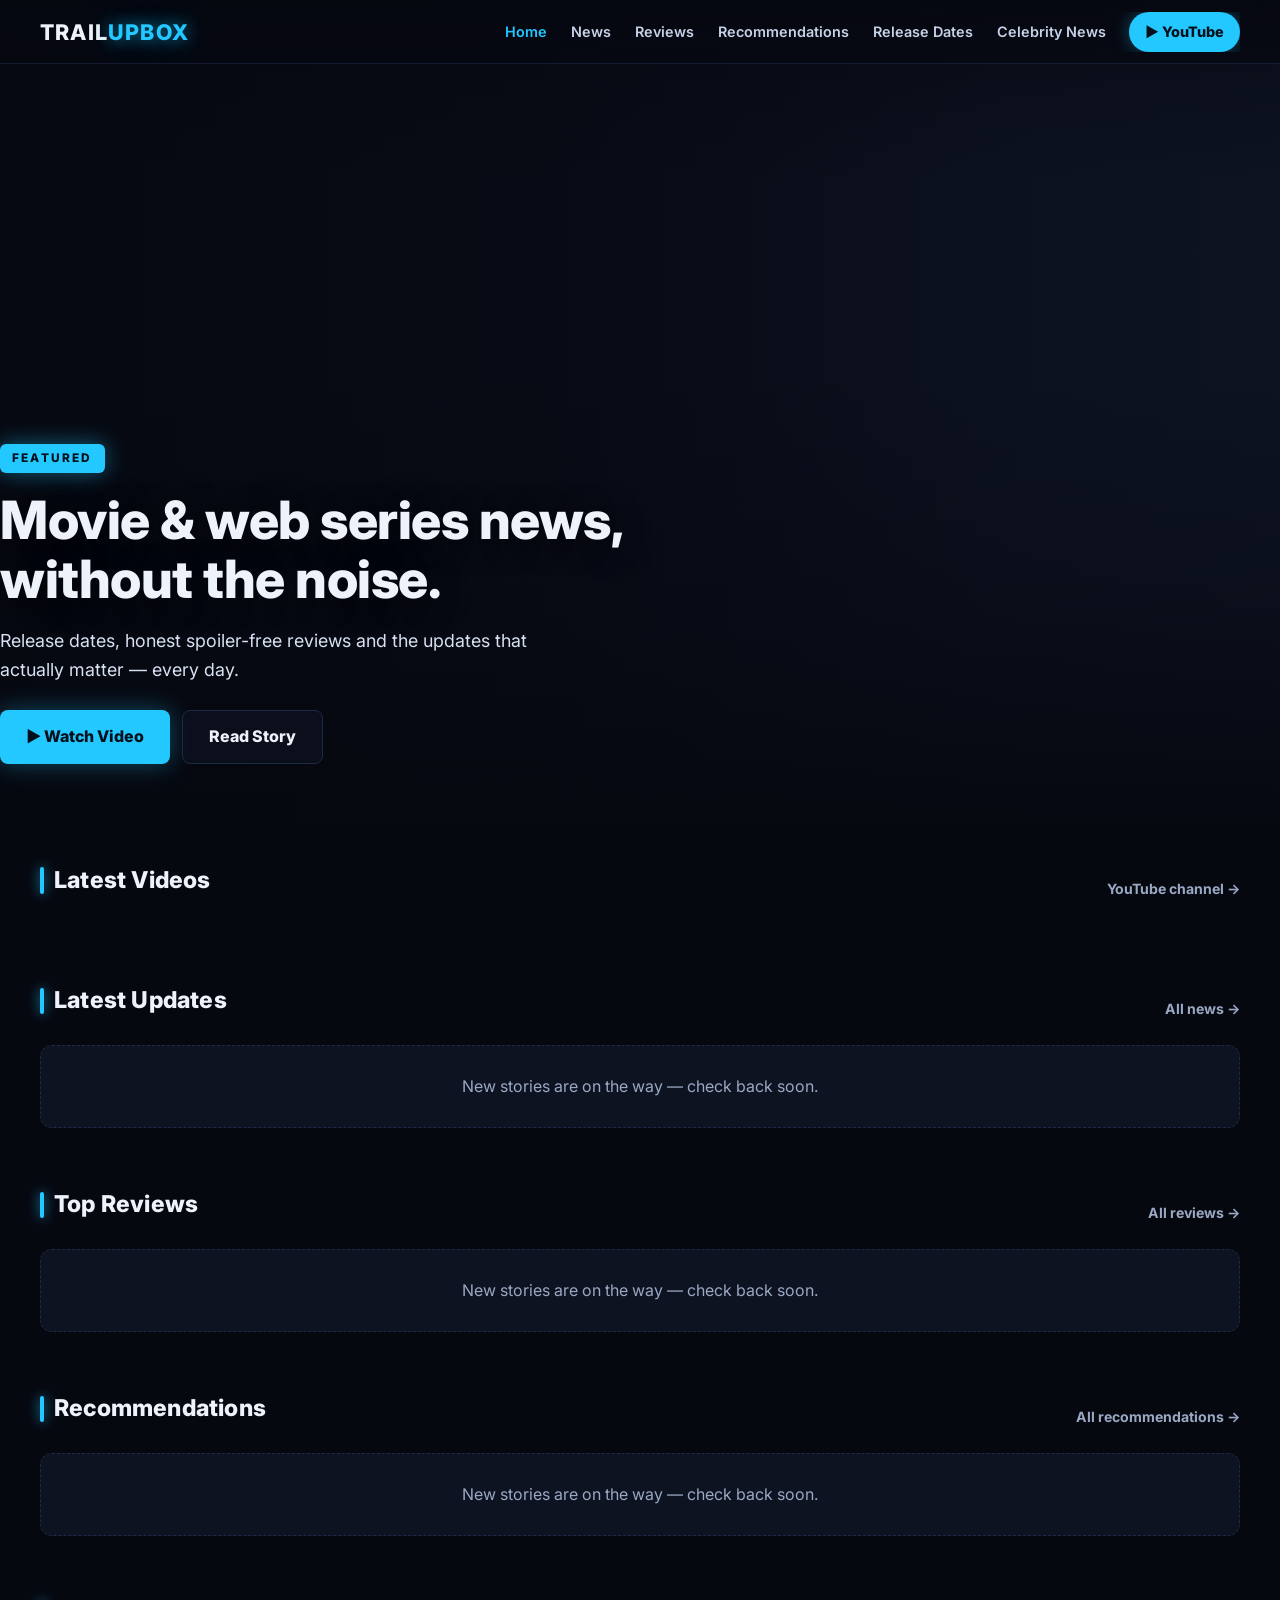
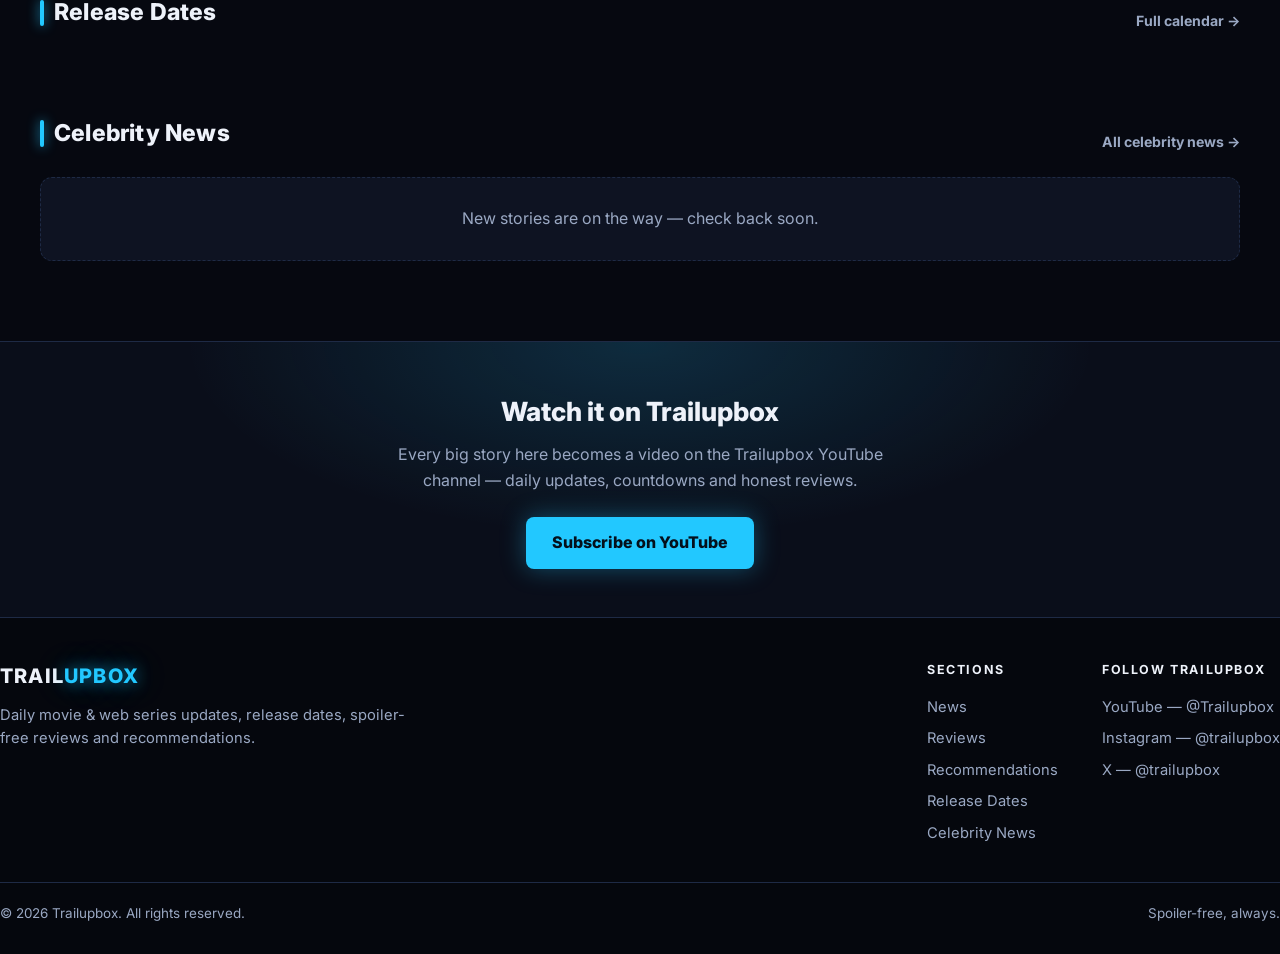
==== index.html @ 04bc40b4 "Trailupbox website v1" ====
<!DOCTYPE html>
<html lang="en">
<head>
<meta charset="UTF-8">
<meta name="viewport" content="width=device-width, initial-scale=1.0">
<title>Trailupbox — Movie &amp; Web Series News, Release Dates, Reviews</title>
<meta name="description" content="Daily movie & web series updates, release dates, spoiler-free reviews and recommendations.">
<meta property="og:type" content="website">
<meta property="og:site_name" content="Trailupbox">
<meta property="og:title" content="Trailupbox — Movie &amp; Web Series News, Release Dates, Reviews">
<meta property="og:description" content="Daily movie & web series updates, release dates, spoiler-free reviews and recommendations.">
<meta property="og:image" content="https://i.ytimg.com/vi/8Dx_xfStMIo/hqdefault.jpg">
<meta name="twitter:card" content="summary_large_image">
<link rel="preconnect" href="https://fonts.googleapis.com">
<link rel="preconnect" href="https://fonts.gstatic.com" crossorigin>
<link href="https://fonts.googleapis.com/css2?family=Inter:wght@400;600;700;800&display=swap" rel="stylesheet">
<link rel="stylesheet" href="styles.css">
</head>
<body data-page="home">

<header class="site-header">
  <div class="wrap header-inner">
    <a class="logo" href="index.html">Trail<span class="upbox">upbox</span></a>
    <nav class="main-nav" aria-label="Main navigation">
      <a href="index.html" class="active">Home</a>
      <a href="updates.html">News</a>
      <a href="reviews.html">Reviews</a>
      <a href="recommendations.html">Recommendations</a>
      <a href="release-dates.html">Release Dates</a>
      <a href="celebrity-news.html">Celebrity News</a>
      <a class="nav-cta" href="https://www.youtube.com/@Trailupbox" target="_blank" rel="noopener">&#9654; YouTube</a>
    </nav>
  </div>
</header>

<main>
  <!-- Full-bleed hero: featured story, filled from data/articles.js -->
  <section class="hero" id="hero">
    <div class="hero-bg" id="hero-bg"></div>
    <div class="wrap hero-inner">
      <div class="hero-content">
        <span class="hero-chip" id="hero-chip">Featured</span>
        <h1 id="hero-title">Movie &amp; web series news, without the noise.</h1>
        <p class="hero-teaser" id="hero-teaser">Release dates, honest spoiler-free reviews and the updates that actually matter — every day.</p>
        <span class="hero-date" id="hero-date"></span>
        <div class="hero-actions">
          <a class="btn btn-accent" id="hero-watch" href="https://www.youtube.com/@Trailupbox" target="_blank" rel="noopener">&#9654; Watch Video</a>
          <a class="btn btn-glass" id="hero-read" href="updates.html">Read Story</a>
        </div>
      </div>
    </div>
  </section>

  <section class="row-section">
    <div class="wrap">
      <div class="section-head">
        <h2>Latest Videos</h2>
        <a href="https://www.youtube.com/@Trailupbox" target="_blank" rel="noopener">YouTube channel &rarr;</a>
      </div>
      <div class="row-track" id="videos-row"></div>
    </div>
  </section>

  <section class="row-section">
    <div class="wrap">
      <div class="section-head">
        <h2>Latest Updates</h2>
        <a href="updates.html">All news &rarr;</a>
      </div>
      <div class="row-track" id="latest-row"></div>
    </div>
  </section>

  <section class="row-section">
    <div class="wrap">
      <div class="section-head">
        <h2>Top Reviews</h2>
        <a href="reviews.html">All reviews &rarr;</a>
      </div>
      <div class="row-track" id="reviews-row"></div>
    </div>
  </section>

  <section class="row-section">
    <div class="wrap">
      <div class="section-head">
        <h2>Recommendations</h2>
        <a href="recommendations.html">All recommendations &rarr;</a>
      </div>
      <div class="row-track" id="picks-row"></div>
    </div>
  </section>

  <section class="row-section">
    <div class="wrap">
      <div class="section-head">
        <h2>Release Dates</h2>
        <a href="release-dates.html">Full calendar &rarr;</a>
      </div>
      <div class="date-strip" id="dates-strip"></div>
    </div>
  </section>

  <section class="row-section">
    <div class="wrap">
      <div class="section-head">
        <h2>Celebrity News</h2>
        <a href="celebrity-news.html">All celebrity news &rarr;</a>
      </div>
      <div class="row-track" id="celebrity-row"></div>
    </div>
  </section>

  <section class="cta-band">
    <div class="wrap cta-inner">
      <h2>Watch it on Trailupbox</h2>
      <p>Every big story here becomes a video on the Trailupbox YouTube channel — daily updates, countdowns and honest reviews.</p>
      <a class="btn" href="https://www.youtube.com/@Trailupbox" target="_blank" rel="noopener">Subscribe on YouTube</a>
    </div>
  </section>
</main>

<footer class="site-footer">
  <div class="wrap footer-inner">
    <div class="footer-top">
      <div class="footer-brand">
        <a class="logo" href="index.html">Trail<span class="upbox">upbox</span></a>
        <p class="footer-line">Daily movie &amp; web series updates, release dates, spoiler-free reviews and recommendations.</p>
      </div>
      <div class="footer-nav">
        <div class="footer-col">
          <h4>Sections</h4>
          <a href="updates.html">News</a>
          <a href="reviews.html">Reviews</a>
          <a href="recommendations.html">Recommendations</a>
          <a href="release-dates.html">Release Dates</a>
          <a href="celebrity-news.html">Celebrity News</a>
        </div>
        <div class="footer-col">
          <h4>Follow Trailupbox</h4>
          <a href="https://www.youtube.com/@Trailupbox" target="_blank" rel="noopener">YouTube — @Trailupbox</a>
          <a href="https://www.instagram.com/trailupbox" target="_blank" rel="noopener">Instagram — @trailupbox</a>
          <a href="https://x.com/trailupbox" target="_blank" rel="noopener">X — @trailupbox</a>
        </div>
      </div>
    </div>
    <div class="footer-bottom">
      <span>&copy; 2026 Trailupbox. All rights reserved.</span>
      <span>Spoiler-free, always.</span>
    </div>
  </div>
</footer>

<script src="data/articles.js"></script>
<script src="app.js"></script>
</body>
</html>
---- styles.css ----
/* ============================================================
   Trailupbox — styles.css
   Netflix-grade dark cinematic theme.
   Palette: bg #060810 · panels #0e1322 · hairlines #1e2a45
            text #eef2fa · accent neon blue #22c8ff
   Font: Inter. Mobile-first, no build step.
   ============================================================ */

:root {
  --bg: #060810;
  --bg-2: #0a0e1a;
  --panel: #0e1322;
  --panel-2: #131a2e;
  --line: #1e2a45;
  --text: #eef2fa;
  --muted: #9aa8c3;
  --accent: #22c8ff;
  --accent-soft: rgba(34, 200, 255, 0.12);
  --radius: 12px;
  --maxw: 1280px;
  --header-h: 64px;
}

* { box-sizing: border-box; margin: 0; padding: 0; }

html { scroll-behavior: smooth; }

body {
  background: var(--bg);
  color: var(--text);
  font-family: "Inter", system-ui, -apple-system, "Segoe UI", Roboto, sans-serif;
  line-height: 1.6;
  -webkit-font-smoothing: antialiased;
  overflow-x: hidden;
}

a { color: inherit; text-decoration: none; }
img { max-width: 100%; display: block; }

.wrap { max-width: var(--maxw); margin: 0 auto; padding: 0 20px; }
@media (min-width: 900px) { .wrap { padding: 0 40px; } }

/* ---------- Header / glass nav ---------- */
.site-header {
  position: fixed; top: 0; left: 0; right: 0; z-index: 100;
  height: var(--header-h);
  background: linear-gradient(180deg, rgba(6, 8, 16, 0.92), rgba(6, 8, 16, 0.72));
  backdrop-filter: blur(14px) saturate(1.3);
  -webkit-backdrop-filter: blur(14px) saturate(1.3);
  border-bottom: 1px solid rgba(30, 42, 69, 0.6);
}
.header-inner {
  height: var(--header-h);
  display: flex; align-items: center; justify-content: space-between; gap: 18px;
}
.logo {
  font-size: 1.35rem; font-weight: 800; letter-spacing: 1.2px;
  text-transform: uppercase; white-space: nowrap; color: var(--text);
}
.logo .upbox {
  color: var(--accent);
  text-shadow: 0 0 16px rgba(34, 200, 255, 0.65), 0 0 40px rgba(34, 200, 255, 0.3);
}
.main-nav { display: flex; align-items: center; gap: 2px; overflow-x: auto; scrollbar-width: none; }
.main-nav::-webkit-scrollbar { display: none; }
.main-nav a {
  padding: 8px 11px; border-radius: 8px; font-size: 0.9rem;
  color: #c6d2e8; font-weight: 600; white-space: nowrap; transition: color 0.2s, background 0.2s;
}
.main-nav a:hover { color: #fff; }
.main-nav a.active { color: var(--accent); }
.nav-cta {
  margin-left: 10px; flex: none;
  background: var(--accent);
  color: #04101c !important; font-weight: 800 !important;
  padding: 8px 16px !important; border-radius: 999px !important;
  box-shadow: 0 0 18px rgba(34, 200, 255, 0.35);
}
.nav-cta:hover { box-shadow: 0 0 26px rgba(34, 200, 255, 0.6); color: #04101c !important; }
@media (max-width: 720px) {
  .logo { font-size: 1.12rem; }
  .main-nav a { padding: 7px 8px; font-size: 0.84rem; }
  .nav-cta { padding: 7px 12px !important; }
}

main { padding-top: var(--header-h); }
body[data-page="home"] main { padding-top: 0; }

/* ---------- Hero (full-bleed) ---------- */
.hero {
  position: relative; min-height: 92vh; min-height: 92svh;
  display: flex; align-items: flex-end; overflow: hidden;
  isolation: isolate;
}
.hero-bg {
  position: absolute; inset: 0; z-index: -2;
  background-size: cover; background-position: center 22%;
  background-color: var(--panel);
  transform: scale(1.02);
}
.hero::before {
  content: ""; position: absolute; inset: 0; z-index: -1;
  background:
    linear-gradient(90deg, rgba(6, 8, 16, 0.94) 0%, rgba(6, 8, 16, 0.72) 42%, rgba(6, 8, 16, 0.18) 78%, rgba(6, 8, 16, 0.05) 100%),
    linear-gradient(0deg, var(--bg) 0%, rgba(6, 8, 16, 0.35) 26%, transparent 55%),
    linear-gradient(180deg, rgba(6, 8, 16, 0.55) 0%, transparent 22%);
}
.hero-inner { width: 100%; padding: 120px 0 64px; }
.hero-content { max-width: 640px; }
.hero-chip {
  display: inline-block; font-size: 0.74rem; font-weight: 800;
  letter-spacing: 2.2px; text-transform: uppercase; color: #04101c;
  background: var(--accent); border-radius: 6px; padding: 5px 12px;
  box-shadow: 0 0 22px rgba(34, 200, 255, 0.45); margin-bottom: 18px;
}
.hero h1 {
  font-size: clamp(1.75rem, 4.6vw, 3.3rem); line-height: 1.12; font-weight: 800;
  letter-spacing: -0.5px; text-shadow: 0 4px 30px rgba(0, 0, 0, 0.6);
}
.hero-teaser {
  color: #d7e1f2; font-size: clamp(0.98rem, 1.6vw, 1.12rem);
  margin: 18px 0 8px; max-width: 560px;
  display: -webkit-box; -webkit-line-clamp: 3; -webkit-box-orient: vertical; overflow: hidden;
}
.hero-date { color: var(--muted); font-size: 0.88rem; font-weight: 600; }
.hero-actions { display: flex; gap: 12px; flex-wrap: wrap; margin-top: 26px; }
.btn {
  display: inline-flex; align-items: center; gap: 9px;
  padding: 13px 26px; border-radius: 8px;
  background: var(--text); color: #0a0e1a; font-weight: 800; font-size: 1rem;
  transition: transform 0.18s, box-shadow 0.18s, background 0.18s;
}
.btn:hover { transform: translateY(-2px); box-shadow: 0 10px 30px rgba(0, 0, 0, 0.45); }
.btn-accent {
  background: var(--accent); color: #04101c;
  box-shadow: 0 0 24px rgba(34, 200, 255, 0.35);
}
.btn-accent:hover { box-shadow: 0 0 36px rgba(34, 200, 255, 0.6); }
.btn-glass {
  background: rgba(14, 19, 34, 0.72); color: var(--text);
  border: 1px solid var(--line); backdrop-filter: blur(8px);
}
.btn-glass:hover { border-color: var(--accent); }

/* ---------- Rows (Netflix-style) ---------- */
.row-section { padding: 34px 0 6px; }
.row-section:first-of-type { padding-top: 26px; }
.section-head {
  display: flex; align-items: baseline; justify-content: space-between;
  gap: 14px; margin-bottom: 16px;
}
.section-head h2 {
  font-size: clamp(1.15rem, 2.4vw, 1.45rem); font-weight: 800; letter-spacing: 0.2px;
  display: flex; align-items: center; gap: 10px;
}
.section-head h2::before {
  content: ""; width: 4px; height: 1.15em; border-radius: 2px; flex: none;
  background: var(--accent); box-shadow: 0 0 12px rgba(34, 200, 255, 0.8);
}
.section-head a { color: var(--muted); font-size: 0.88rem; font-weight: 700; white-space: nowrap; transition: color 0.2s; }
.section-head a:hover { color: var(--accent); }

.row-track {
  display: flex; gap: 14px; overflow-x: auto; overflow-y: hidden;
  padding: 8px 4px 18px; margin: 0 -4px;
  scroll-snap-type: x proximity; scrollbar-width: none;
  -webkit-overflow-scrolling: touch;
}
.row-track::-webkit-scrollbar { display: none; }
.row-track .card {
  flex: 0 0 262px; scroll-snap-align: start;
}
@media (min-width: 900px) { .row-track .card { flex-basis: 300px; } }
.row-track .card-portrait { flex-basis: 168px; }
@media (min-width: 900px) { .row-track .card-portrait { flex-basis: 196px; } }

/* Section-page grids */
.grid { display: grid; gap: 20px; grid-template-columns: 1fr; }
@media (min-width: 620px) { .grid { grid-template-columns: repeat(2, 1fr); } }
@media (min-width: 980px) { .grid { grid-template-columns: repeat(3, 1fr); } }

/* ---------- Cards ---------- */
.card {
  background: var(--panel); border: 1px solid var(--line);
  border-radius: var(--radius); overflow: hidden;
  display: flex; flex-direction: column;
  transition: transform 0.25s cubic-bezier(0.2, 0.7, 0.3, 1.2), border-color 0.25s, box-shadow 0.25s;
}
.row-track .card:hover, .grid .card:hover {
  transform: scale(1.045); border-color: rgba(34, 200, 255, 0.65);
  box-shadow: 0 18px 44px rgba(0, 0, 0, 0.55), 0 0 0 1px rgba(34, 200, 255, 0.25);
  z-index: 3; position: relative;
}
.card-thumb {
  aspect-ratio: 16 / 9; position: relative; overflow: hidden; flex: none;
  background: linear-gradient(135deg, #12224a 0%, #0b3a5c 45%, #101c3f 100%);
}
.card-portrait .card-thumb { aspect-ratio: 4 / 5; }
.card-thumb img {
  width: 100%; height: 100%; object-fit: cover; position: absolute; inset: 0;
  transition: transform 0.4s ease;
}
.card:hover .card-thumb img { transform: scale(1.07); }
.card-thumb .thumb-fallback {
  position: absolute; inset: 0; display: flex; align-items: center; justify-content: center;
  font-size: 1.7rem; font-weight: 800; letter-spacing: 1.5px;
  color: rgba(238, 242, 250, 0.2); text-transform: uppercase; text-align: center; padding: 12px;
}
.card-shade {
  position: absolute; inset: 0; pointer-events: none;
  background: linear-gradient(0deg, rgba(6, 8, 16, 0.35), transparent 45%);
}
.play-badge {
  position: absolute; top: 50%; left: 50%; transform: translate(-50%, -50%);
  width: 52px; height: 52px; border-radius: 50%;
  background: rgba(6, 8, 16, 0.72); border: 1.5px solid rgba(238, 242, 250, 0.85);
  color: #fff; display: flex; align-items: center; justify-content: center;
  font-size: 1.05rem; padding-left: 4px; backdrop-filter: blur(4px);
  transition: background 0.2s, transform 0.2s, border-color 0.2s;
}
.card-video:hover .play-badge { background: var(--accent); color: #04101c; border-color: var(--accent); transform: translate(-50%, -50%) scale(1.1); }
.card-body { padding: 14px 16px 18px; display: flex; flex-direction: column; gap: 8px; flex: 1; }
.card-meta { display: flex; align-items: center; gap: 10px; font-size: 0.76rem; color: var(--muted); }
.badge {
  font-size: 0.68rem; font-weight: 800; letter-spacing: 1.1px; text-transform: uppercase;
  color: var(--accent); background: var(--accent-soft);
  border: 1px solid rgba(34, 200, 255, 0.45); padding: 3px 9px; border-radius: 999px; white-space: nowrap;
}
.badge-video { color: #ff5c7a; background: rgba(255, 92, 122, 0.1); border-color: rgba(255, 92, 122, 0.45); }
.yt-tag { font-weight: 700; letter-spacing: 0.4px; }
.card h3 { font-size: 1rem; line-height: 1.38; font-weight: 700; }
.card h3 a { transition: color 0.2s; }
.card h3 a:hover { color: var(--accent); }
.card-body p {
  color: var(--muted); font-size: 0.9rem; flex: 1;
  display: -webkit-box; -webkit-line-clamp: 2; -webkit-box-orient: vertical; overflow: hidden;
}
.card-portrait .card-body p { -webkit-line-clamp: 2; }

.empty-note {
  border: 1px dashed var(--line); border-radius: var(--radius);
  padding: 28px; color: var(--muted); text-align: center; background: var(--panel); width: 100%;
}

/* ---------- Release dates ---------- */
.date-strip {
  display: flex; gap: 14px; overflow-x: auto; padding: 8px 4px 18px; margin: 0 -4px;
  scroll-snap-type: x proximity; scrollbar-width: none;
}
.date-strip::-webkit-scrollbar { display: none; }
.date-chip {
  flex: 0 0 240px; scroll-snap-align: start;
  background: var(--panel); border: 1px solid var(--line); border-top: 3px solid var(--accent);
  border-radius: 10px; padding: 16px 18px;
  transition: transform 0.22s, border-color 0.22s;
}
.date-chip:hover { transform: translateY(-3px); border-color: rgba(34, 200, 255, 0.55); }
.date-chip .d-title { font-weight: 700; font-size: 0.98rem; line-height: 1.35; min-height: 2.6em; }
.date-chip .d-meta { color: var(--muted); font-size: 0.83rem; margin-top: 4px; }
.date-chip .d-window { color: var(--accent); font-weight: 800; font-size: 0.95rem; margin: 8px 0 10px; }

table.dates { width: 100%; border-collapse: collapse; background: var(--panel); border: 1px solid var(--line); border-radius: var(--radius); overflow: hidden; }
table.dates th, table.dates td { text-align: left; padding: 13px 16px; border-bottom: 1px solid var(--line); font-size: 0.95rem; }
table.dates th { background: var(--panel-2); font-size: 0.78rem; letter-spacing: 1.4px; text-transform: uppercase; color: var(--muted); }
table.dates tr:last-child td { border-bottom: none; }
.status { display: inline-block; font-size: 0.72rem; font-weight: 800; letter-spacing: 0.8px; text-transform: uppercase; padding: 3px 9px; border-radius: 999px; white-space: nowrap; }
.status.confirmed { color: #34e39a; border: 1px solid #34e39a; background: rgba(52, 227, 154, 0.1); }
.status.expected { color: #ffd166; border: 1px solid #ffd166; background: rgba(255, 209, 102, 0.1); }
.status.production { color: var(--accent); border: 1px solid var(--accent); background: var(--accent-soft); }
.status.rumoured { color: #ff7ab8; border: 1px solid #ff7ab8; background: rgba(255, 122, 184, 0.1); }
.table-scroll { overflow-x: auto; border-radius: var(--radius); }

/* ---------- Section pages ---------- */
.page-head { padding: 38px 0 4px; }
.page-head h1 { font-size: clamp(1.8rem, 4.4vw, 2.6rem); font-weight: 800; letter-spacing: -0.4px; }
.page-head p { color: var(--muted); margin-top: 10px; max-width: 640px; font-size: 1.02rem; }
.section { padding: 30px 0 10px; }

/* ---------- Article page ---------- */
.article-wrap { max-width: 780px; margin: 0 auto; padding: 34px 20px 6px; }
.back-link { color: var(--accent); font-weight: 700; font-size: 0.92rem; }
.article-meta { display: flex; gap: 10px; align-items: center; color: var(--muted); font-size: 0.86rem; flex-wrap: wrap; margin-top: 18px; }
.article-title { font-size: clamp(1.65rem, 4.4vw, 2.55rem); line-height: 1.16; font-weight: 800; letter-spacing: -0.4px; margin: 16px 0 14px; }
.lede { color: #c2cfe4; font-size: 1.1rem; line-height: 1.65; }
.article-hero { margin: 26px 0 4px; border-radius: var(--radius); overflow: hidden; border: 1px solid var(--line); }
.article-hero img { width: 100%; aspect-ratio: 16 / 9; object-fit: cover; }
.video-embed {
  position: relative; aspect-ratio: 16 / 9; margin: 26px 0;
  border-radius: var(--radius); overflow: hidden; border: 1px solid var(--line);
  background: #000; box-shadow: 0 20px 50px rgba(0, 0, 0, 0.5);
}
.video-embed iframe { position: absolute; inset: 0; width: 100%; height: 100%; border: 0; }
.article-body { margin-top: 28px; }
.article-body p { margin-bottom: 19px; font-size: 1.04rem; line-height: 1.78; color: #dbe4f3; }
.article-body h2 {
  font-size: 1.42rem; font-weight: 800; line-height: 1.3;
  margin: 36px 0 14px; letter-spacing: -0.2px;
}
.article-body a { color: var(--accent); font-weight: 600; }
.article-body a:hover { text-decoration: underline; }
.tag-row { display: flex; gap: 8px; flex-wrap: wrap; margin-top: 14px; }
.tag {
  font-size: 0.78rem; color: var(--muted); border: 1px solid var(--line);
  padding: 4px 11px; border-radius: 999px; background: var(--panel);
}

/* ---------- CTA + footer ---------- */
.cta-band {
  margin: 56px 0 0; border-top: 1px solid var(--line);
  background:
    radial-gradient(700px 300px at 50% 0%, rgba(34, 200, 255, 0.16), transparent 65%),
    var(--bg-2);
}
.cta-inner { padding: 48px 0; text-align: center; }
.cta-inner h2 { font-size: 1.65rem; font-weight: 800; }
.cta-inner p { color: var(--muted); max-width: 540px; margin: 10px auto 24px; }
.cta-inner .btn { background: var(--accent); color: #04101c; box-shadow: 0 0 24px rgba(34, 200, 255, 0.35); }

.site-footer { border-top: 1px solid var(--line); background: #05070d; }
.footer-inner { padding: 42px 0 30px; }
.footer-top {
  display: flex; flex-wrap: wrap; gap: 28px; justify-content: space-between; align-items: flex-start;
}
.footer-brand { max-width: 420px; }
.footer-brand .logo { font-size: 1.25rem; }
.footer-line { color: var(--muted); font-size: 0.92rem; margin-top: 12px; line-height: 1.6; }
.footer-nav { display: flex; gap: 44px; flex-wrap: wrap; }
.footer-col h4 { font-size: 0.78rem; letter-spacing: 1.6px; text-transform: uppercase; color: var(--text); margin-bottom: 12px; }
.footer-col a { display: block; color: var(--muted); font-size: 0.92rem; padding: 4px 0; transition: color 0.2s; }
.footer-col a:hover { color: var(--accent); }
.footer-bottom {
  border-top: 1px solid var(--line); margin-top: 32px; padding-top: 20px;
  display: flex; flex-wrap: wrap; gap: 10px; justify-content: space-between;
  color: var(--muted); font-size: 0.84rem;
}
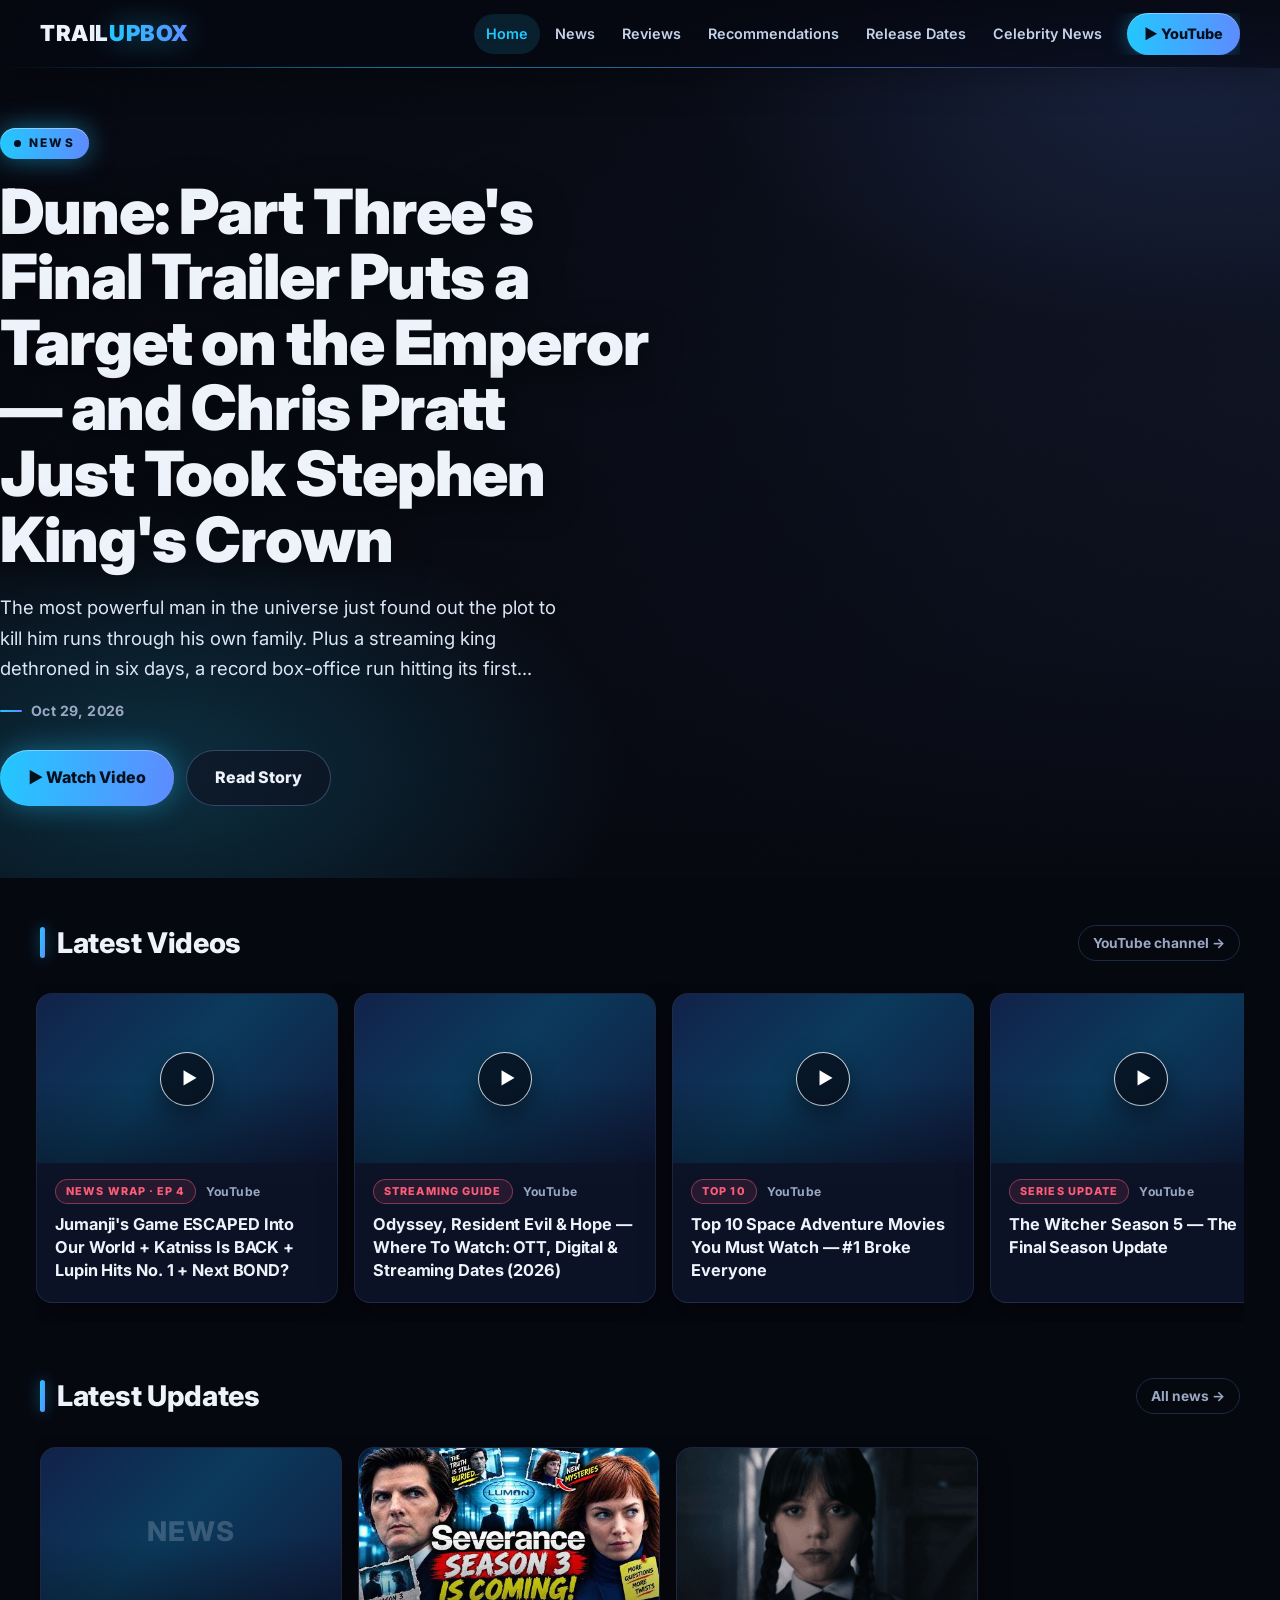
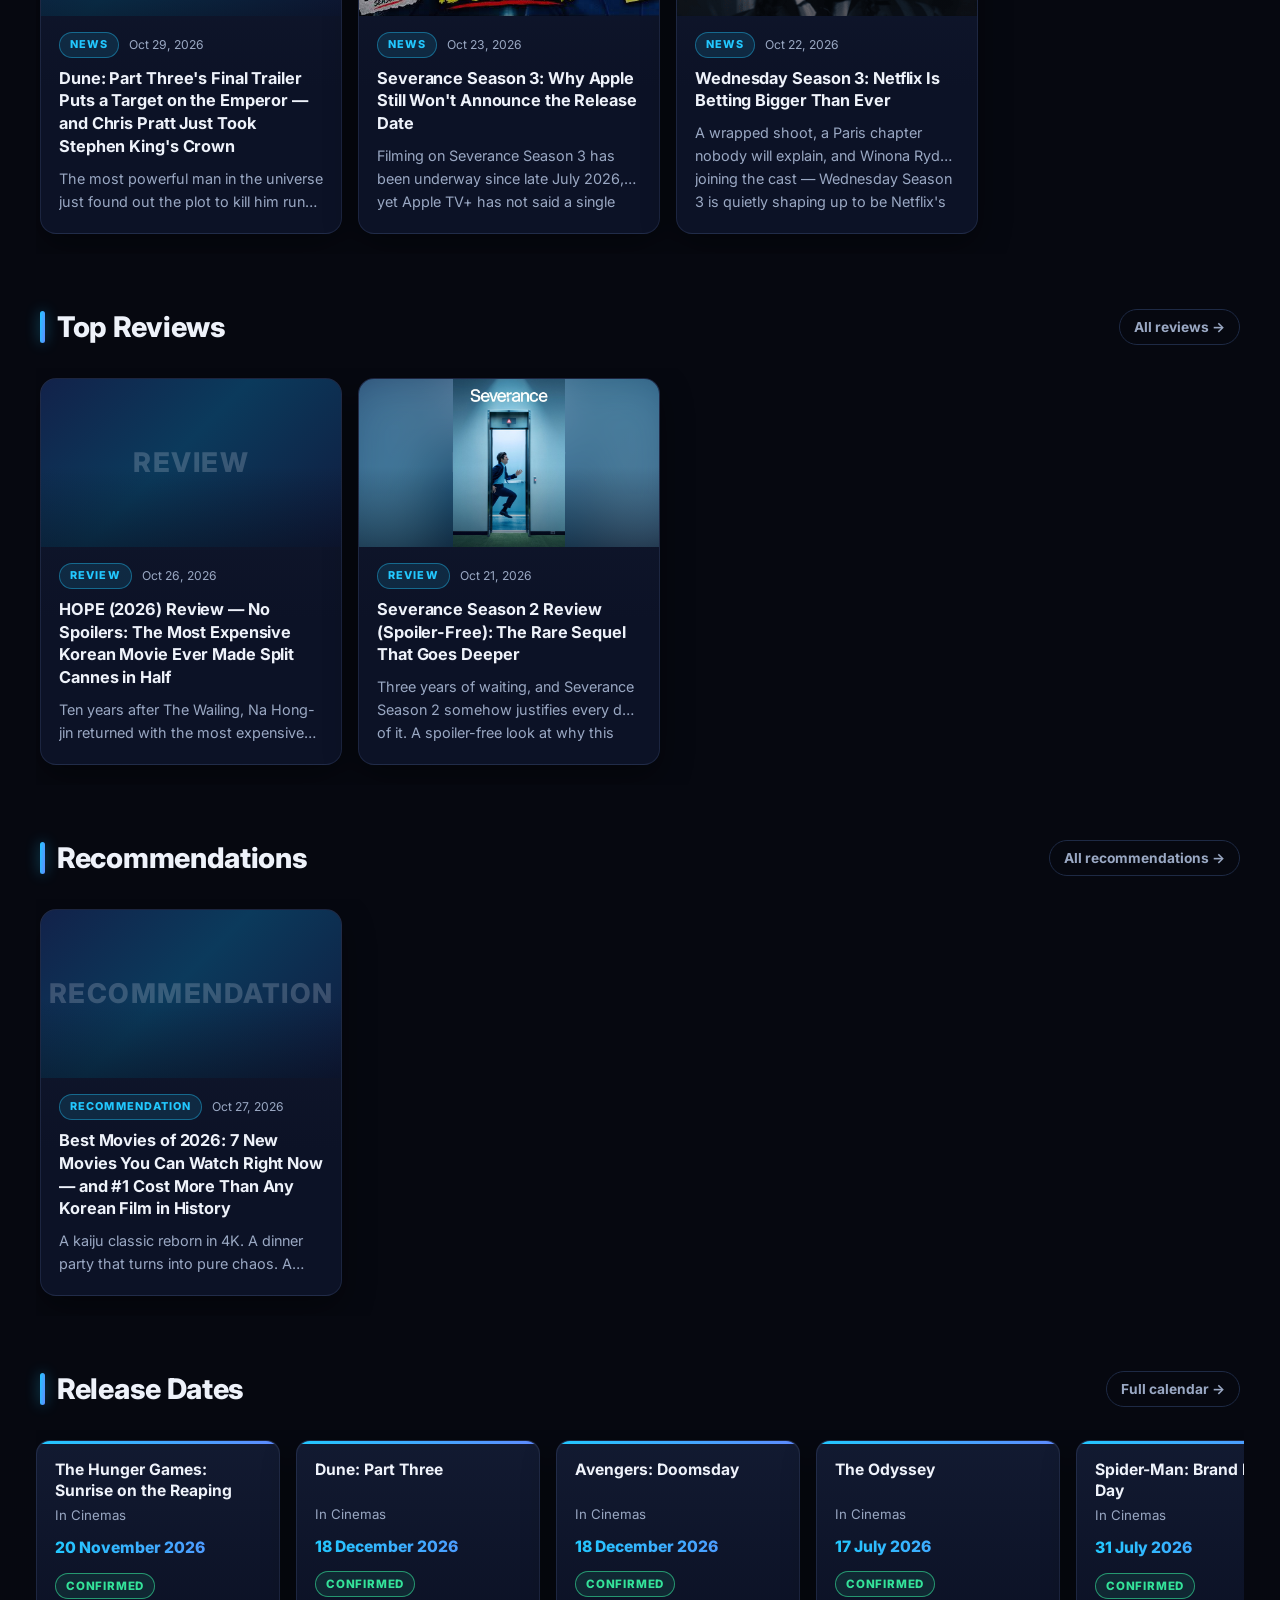
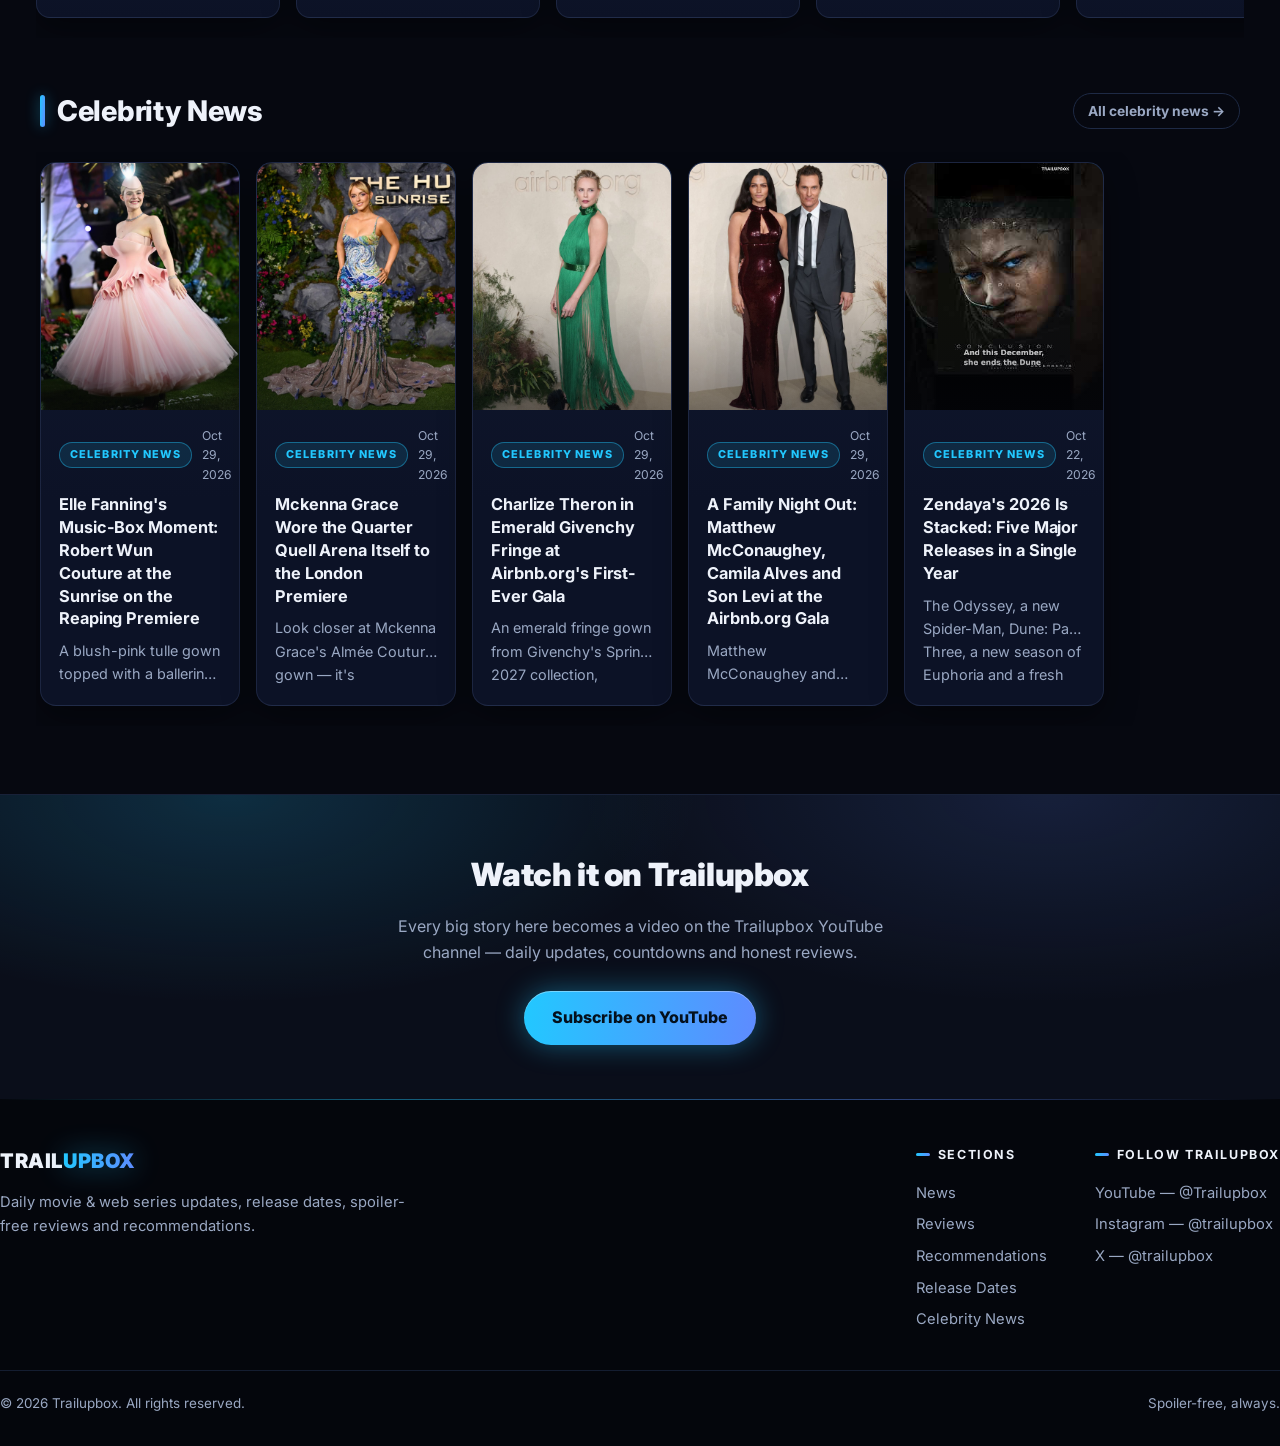
==== commit 31f0ef12: "Website redesign v2 — modern stylish + celebrity image fix" ====
--- a/index.html
+++ b/index.html
@@ -13,7 +13,7 @@
 <meta name="twitter:card" content="summary_large_image">
 <link rel="preconnect" href="https://fonts.googleapis.com">
 <link rel="preconnect" href="https://fonts.gstatic.com" crossorigin>
-<link href="https://fonts.googleapis.com/css2?family=Inter:wght@400;600;700;800&display=swap" rel="stylesheet">
+<link href="https://fonts.googleapis.com/css2?family=Inter:wght@400;600;700;800;900&display=swap" rel="stylesheet">
 <link rel="stylesheet" href="styles.css">
 </head>
 <body data-page="home">
--- a/styles.css
+++ b/styles.css
@@ -1,9 +1,10 @@
 /* ============================================================
-   Trailupbox — styles.css
-   Netflix-grade dark cinematic theme.
-   Palette: bg #060810 · panels #0e1322 · hairlines #1e2a45
-            text #eef2fa · accent neon blue #22c8ff
-   Font: Inter. Mobile-first, no build step.
+   Trailupbox — styles.css  (v2 redesign)
+   Funded-product finish on the brand base:
+   bg #060810 · panels #0e1322 · hairlines #1e2a45
+   text #eef2fa · accent neon blue #22c8ff (+ indigo partner)
+   Font: Inter (400/600/700/800/900). Mobile-first, no build.
+   Lean by design: one file, zero image assets, CSS-only motion.
    ============================================================ */
 
 :root {
@@ -12,13 +13,20 @@
   --panel: #0e1322;
   --panel-2: #131a2e;
   --line: #1e2a45;
+  --line-soft: rgba(126, 156, 220, 0.14);
   --text: #eef2fa;
   --muted: #9aa8c3;
   --accent: #22c8ff;
+  --accent-2: #5e8bff;
   --accent-soft: rgba(34, 200, 255, 0.12);
-  --radius: 12px;
+  --grad: linear-gradient(94deg, #22c8ff 0%, #5e8bff 100%);
+  --glow: rgba(34, 200, 255, 0.45);
+  --radius: 16px;
+  --radius-s: 12px;
   --maxw: 1280px;
-  --header-h: 64px;
+  --header-h: 68px;
+  --shadow-card: 0 12px 32px rgba(0, 0, 0, 0.38);
+  --ease-out: cubic-bezier(0.22, 0.7, 0.25, 1);
 }
 
 * { box-sizing: border-box; margin: 0; padding: 0; }
@@ -26,16 +34,27 @@
 html { scroll-behavior: smooth; }
 
 body {
-  background: var(--bg);
+  background:
+    radial-gradient(1100px 480px at 85% -60px, rgba(94, 139, 255, 0.07), transparent 60%),
+    radial-gradient(900px 420px at -10% 240px, rgba(34, 200, 255, 0.05), transparent 55%),
+    var(--bg);
   color: var(--text);
   font-family: "Inter", system-ui, -apple-system, "Segoe UI", Roboto, sans-serif;
   line-height: 1.6;
   -webkit-font-smoothing: antialiased;
+  text-rendering: optimizeLegibility;
   overflow-x: hidden;
 }
+
+::selection { background: var(--accent); color: #04101c; }
+::-webkit-scrollbar { width: 10px; }
+::-webkit-scrollbar-track { background: var(--bg); }
+::-webkit-scrollbar-thumb { background: #1c2947; border-radius: 8px; border: 2px solid var(--bg); }
+::-webkit-scrollbar-thumb:hover { background: #2a3c66; }
 
 a { color: inherit; text-decoration: none; }
 img { max-width: 100%; display: block; }
+:focus-visible { outline: 2px solid var(--accent); outline-offset: 3px; border-radius: 4px; }
 
 .wrap { max-width: var(--maxw); margin: 0 auto; padding: 0 20px; }
 @media (min-width: 900px) { .wrap { padding: 0 40px; } }
@@ -44,43 +63,51 @@
 .site-header {
   position: fixed; top: 0; left: 0; right: 0; z-index: 100;
   height: var(--header-h);
-  background: linear-gradient(180deg, rgba(6, 8, 16, 0.92), rgba(6, 8, 16, 0.72));
-  backdrop-filter: blur(14px) saturate(1.3);
-  -webkit-backdrop-filter: blur(14px) saturate(1.3);
-  border-bottom: 1px solid rgba(30, 42, 69, 0.6);
+  background: linear-gradient(180deg, rgba(6, 8, 16, 0.88), rgba(6, 8, 16, 0.68));
+  backdrop-filter: blur(18px) saturate(1.5);
+  -webkit-backdrop-filter: blur(18px) saturate(1.5);
+  box-shadow: 0 10px 34px rgba(0, 0, 0, 0.28);
+}
+.site-header::after {
+  content: ""; position: absolute; left: 0; right: 0; bottom: 0; height: 1px;
+  background: linear-gradient(90deg, transparent, rgba(34, 200, 255, 0.55) 30%, rgba(94, 139, 255, 0.55) 70%, transparent);
 }
 .header-inner {
   height: var(--header-h);
   display: flex; align-items: center; justify-content: space-between; gap: 18px;
 }
 .logo {
-  font-size: 1.35rem; font-weight: 800; letter-spacing: 1.2px;
+  font-size: 1.38rem; font-weight: 900; letter-spacing: 0.6px;
   text-transform: uppercase; white-space: nowrap; color: var(--text);
 }
 .logo .upbox {
-  color: var(--accent);
-  text-shadow: 0 0 16px rgba(34, 200, 255, 0.65), 0 0 40px rgba(34, 200, 255, 0.3);
-}
-.main-nav { display: flex; align-items: center; gap: 2px; overflow-x: auto; scrollbar-width: none; }
+  background: var(--grad);
+  -webkit-background-clip: text; background-clip: text;
+  -webkit-text-fill-color: transparent; color: transparent;
+  filter: drop-shadow(0 0 14px rgba(34, 200, 255, 0.45));
+}
+.main-nav { display: flex; align-items: center; gap: 3px; overflow-x: auto; scrollbar-width: none; }
 .main-nav::-webkit-scrollbar { display: none; }
 .main-nav a {
-  padding: 8px 11px; border-radius: 8px; font-size: 0.9rem;
-  color: #c6d2e8; font-weight: 600; white-space: nowrap; transition: color 0.2s, background 0.2s;
-}
-.main-nav a:hover { color: #fff; }
-.main-nav a.active { color: var(--accent); }
+  padding: 8px 12px; border-radius: 999px; font-size: 0.9rem;
+  color: #c6d2e8; font-weight: 600; white-space: nowrap;
+  transition: color 0.2s, background 0.2s;
+}
+.main-nav a:hover { color: #fff; background: rgba(238, 242, 250, 0.06); }
+.main-nav a.active { color: var(--accent); background: var(--accent-soft); }
 .nav-cta {
   margin-left: 10px; flex: none;
-  background: var(--accent);
+  background: var(--grad);
   color: #04101c !important; font-weight: 800 !important;
-  padding: 8px 16px !important; border-radius: 999px !important;
-  box-shadow: 0 0 18px rgba(34, 200, 255, 0.35);
-}
-.nav-cta:hover { box-shadow: 0 0 26px rgba(34, 200, 255, 0.6); color: #04101c !important; }
+  padding: 9px 17px !important; border-radius: 999px !important;
+  box-shadow: 0 0 20px rgba(34, 200, 255, 0.35), inset 0 1px 0 rgba(255, 255, 255, 0.35);
+  transition: transform 0.2s var(--ease-out), box-shadow 0.2s;
+}
+.nav-cta:hover { transform: translateY(-1px); box-shadow: 0 0 30px rgba(34, 200, 255, 0.6), inset 0 1px 0 rgba(255, 255, 255, 0.35); background: var(--grad) !important; }
 @media (max-width: 720px) {
-  .logo { font-size: 1.12rem; }
-  .main-nav a { padding: 7px 8px; font-size: 0.84rem; }
-  .nav-cta { padding: 7px 12px !important; }
+  .logo { font-size: 1.14rem; }
+  .main-nav a { padding: 7px 9px; font-size: 0.84rem; }
+  .nav-cta { padding: 7px 12px !important; margin-left: 6px; }
 }
 
 main { padding-top: var(--header-h); }
@@ -88,107 +115,157 @@
 
 /* ---------- Hero (full-bleed) ---------- */
 .hero {
-  position: relative; min-height: 92vh; min-height: 92svh;
+  position: relative; min-height: 94vh; min-height: 94svh;
   display: flex; align-items: flex-end; overflow: hidden;
   isolation: isolate;
 }
 .hero-bg {
-  position: absolute; inset: 0; z-index: -2;
+  position: absolute; inset: 0; z-index: -3;
   background-size: cover; background-position: center 22%;
   background-color: var(--panel);
-  transform: scale(1.02);
+  transform: scale(1.06);
+  animation: hero-drift 26s ease-in-out infinite alternate;
+}
+@keyframes hero-drift {
+  from { transform: scale(1.06) translateX(0); }
+  to   { transform: scale(1.12) translateX(-1.2%); }
 }
 .hero::before {
-  content: ""; position: absolute; inset: 0; z-index: -1;
+  content: ""; position: absolute; inset: 0; z-index: -2;
   background:
-    linear-gradient(90deg, rgba(6, 8, 16, 0.94) 0%, rgba(6, 8, 16, 0.72) 42%, rgba(6, 8, 16, 0.18) 78%, rgba(6, 8, 16, 0.05) 100%),
-    linear-gradient(0deg, var(--bg) 0%, rgba(6, 8, 16, 0.35) 26%, transparent 55%),
-    linear-gradient(180deg, rgba(6, 8, 16, 0.55) 0%, transparent 22%);
-}
-.hero-inner { width: 100%; padding: 120px 0 64px; }
-.hero-content { max-width: 640px; }
+    radial-gradient(760px 420px at 12% 88%, rgba(34, 200, 255, 0.20), transparent 62%),
+    radial-gradient(820px 460px at 92% 6%, rgba(94, 139, 255, 0.16), transparent 60%),
+    linear-gradient(90deg, rgba(6, 8, 16, 0.95) 0%, rgba(6, 8, 16, 0.74) 44%, rgba(6, 8, 16, 0.20) 78%, rgba(6, 8, 16, 0.06) 100%),
+    linear-gradient(0deg, var(--bg) 0%, rgba(6, 8, 16, 0.32) 26%, transparent 55%),
+    linear-gradient(180deg, rgba(6, 8, 16, 0.6) 0%, transparent 24%);
+}
+/* Film-grain finish: tiny inline SVG noise, no asset, no request */
+.hero::after {
+  content: ""; position: absolute; inset: 0; z-index: -1; pointer-events: none;
+  opacity: 0.05; mix-blend-mode: overlay;
+  background-image: url("data:image/svg+xml,%3Csvg xmlns='http://www.w3.org/2000/svg' width='140' height='140'%3E%3Cfilter id='n'%3E%3CfeTurbulence type='fractalNoise' baseFrequency='0.9' numOctaves='2'/%3E%3C/filter%3E%3Crect width='140' height='140' filter='url(%23n)' opacity='0.6'/%3E%3C/svg%3E");
+}
+.hero-inner { width: 100%; padding: 128px 0 72px; }
+.hero-content { max-width: 660px; }
+.hero-content > * { animation: rise 0.85s var(--ease-out) both; }
+.hero-content > *:nth-child(2) { animation-delay: 0.08s; }
+.hero-content > *:nth-child(3) { animation-delay: 0.16s; }
+.hero-content > *:nth-child(4) { animation-delay: 0.24s; }
+.hero-content > *:nth-child(5) { animation-delay: 0.32s; }
+@keyframes rise {
+  from { opacity: 0; transform: translateY(20px); }
+  to   { opacity: 1; transform: translateY(0); }
+}
 .hero-chip {
-  display: inline-block; font-size: 0.74rem; font-weight: 800;
+  display: inline-flex; align-items: center; gap: 8px;
+  font-size: 0.74rem; font-weight: 800;
   letter-spacing: 2.2px; text-transform: uppercase; color: #04101c;
-  background: var(--accent); border-radius: 6px; padding: 5px 12px;
-  box-shadow: 0 0 22px rgba(34, 200, 255, 0.45); margin-bottom: 18px;
-}
+  background: var(--grad); border-radius: 999px; padding: 6px 14px;
+  box-shadow: 0 0 26px rgba(34, 200, 255, 0.5), inset 0 1px 0 rgba(255, 255, 255, 0.4);
+  margin-bottom: 20px;
+}
+.hero-chip::before {
+  content: ""; width: 7px; height: 7px; border-radius: 50%;
+  background: #04101c; animation: pulse-dot 2.2s ease-in-out infinite;
+}
+@keyframes pulse-dot { 0%, 100% { opacity: 1; } 50% { opacity: 0.35; } }
 .hero h1 {
-  font-size: clamp(1.75rem, 4.6vw, 3.3rem); line-height: 1.12; font-weight: 800;
-  letter-spacing: -0.5px; text-shadow: 0 4px 30px rgba(0, 0, 0, 0.6);
+  font-size: clamp(2.05rem, 5.4vw, 3.9rem); line-height: 1.05; font-weight: 900;
+  letter-spacing: -1.1px; text-wrap: balance;
+  text-shadow: 0 6px 34px rgba(0, 0, 0, 0.65);
 }
 .hero-teaser {
-  color: #d7e1f2; font-size: clamp(0.98rem, 1.6vw, 1.12rem);
-  margin: 18px 0 8px; max-width: 560px;
+  color: #dbe5f5; font-size: clamp(1rem, 1.7vw, 1.16rem); line-height: 1.65;
+  margin: 20px 0 10px; max-width: 570px;
   display: -webkit-box; -webkit-line-clamp: 3; -webkit-box-orient: vertical; overflow: hidden;
 }
-.hero-date { color: var(--muted); font-size: 0.88rem; font-weight: 600; }
-.hero-actions { display: flex; gap: 12px; flex-wrap: wrap; margin-top: 26px; }
+.hero-date {
+  color: var(--muted); font-size: 0.88rem; font-weight: 700; letter-spacing: 0.4px;
+  display: inline-flex; align-items: center; gap: 9px;
+}
+.hero-date::before { content: ""; width: 22px; height: 2px; border-radius: 2px; background: var(--grad); }
+.hero-actions { display: flex; gap: 12px; flex-wrap: wrap; margin-top: 28px; }
 .btn {
+  position: relative; overflow: hidden;
   display: inline-flex; align-items: center; gap: 9px;
-  padding: 13px 26px; border-radius: 8px;
+  padding: 14px 28px; border-radius: 999px;
   background: var(--text); color: #0a0e1a; font-weight: 800; font-size: 1rem;
-  transition: transform 0.18s, box-shadow 0.18s, background 0.18s;
-}
-.btn:hover { transform: translateY(-2px); box-shadow: 0 10px 30px rgba(0, 0, 0, 0.45); }
+  transition: transform 0.2s var(--ease-out), box-shadow 0.2s;
+}
+.btn:hover { transform: translateY(-2px); box-shadow: 0 14px 34px rgba(0, 0, 0, 0.5); }
 .btn-accent {
-  background: var(--accent); color: #04101c;
-  box-shadow: 0 0 24px rgba(34, 200, 255, 0.35);
-}
-.btn-accent:hover { box-shadow: 0 0 36px rgba(34, 200, 255, 0.6); }
+  background: var(--grad); color: #04101c;
+  box-shadow: 0 0 28px rgba(34, 200, 255, 0.4), inset 0 1px 0 rgba(255, 255, 255, 0.35);
+}
+.btn-accent::after {
+  content: ""; position: absolute; top: 0; bottom: 0; left: -70%; width: 45%;
+  background: linear-gradient(100deg, transparent, rgba(255, 255, 255, 0.5), transparent);
+  transform: skewX(-18deg); transition: left 0.55s var(--ease-out);
+}
+.btn-accent:hover { box-shadow: 0 0 42px rgba(34, 200, 255, 0.65), inset 0 1px 0 rgba(255, 255, 255, 0.35); }
+.btn-accent:hover::after { left: 115%; }
 .btn-glass {
-  background: rgba(14, 19, 34, 0.72); color: var(--text);
-  border: 1px solid var(--line); backdrop-filter: blur(8px);
+  background: rgba(14, 19, 34, 0.66); color: var(--text);
+  border: 1px solid rgba(126, 156, 220, 0.35); backdrop-filter: blur(10px);
+  -webkit-backdrop-filter: blur(10px);
 }
 .btn-glass:hover { border-color: var(--accent); }
 
 /* ---------- Rows (Netflix-style) ---------- */
-.row-section { padding: 34px 0 6px; }
-.row-section:first-of-type { padding-top: 26px; }
+.row-section { padding: 42px 0 8px; }
+.row-section:first-of-type { padding-top: 30px; }
 .section-head {
-  display: flex; align-items: baseline; justify-content: space-between;
-  gap: 14px; margin-bottom: 16px;
+  display: flex; align-items: center; justify-content: space-between;
+  gap: 14px; margin-bottom: 18px;
 }
 .section-head h2 {
-  font-size: clamp(1.15rem, 2.4vw, 1.45rem); font-weight: 800; letter-spacing: 0.2px;
-  display: flex; align-items: center; gap: 10px;
+  font-size: clamp(1.32rem, 2.7vw, 1.78rem); font-weight: 800; letter-spacing: -0.3px;
+  display: flex; align-items: center; gap: 12px;
 }
 .section-head h2::before {
-  content: ""; width: 4px; height: 1.15em; border-radius: 2px; flex: none;
-  background: var(--accent); box-shadow: 0 0 12px rgba(34, 200, 255, 0.8);
-}
-.section-head a { color: var(--muted); font-size: 0.88rem; font-weight: 700; white-space: nowrap; transition: color 0.2s; }
-.section-head a:hover { color: var(--accent); }
+  content: ""; width: 5px; height: 1.12em; border-radius: 3px; flex: none;
+  background: var(--grad); box-shadow: 0 0 14px var(--glow);
+}
+.section-head a {
+  color: var(--muted); font-size: 0.86rem; font-weight: 700; white-space: nowrap;
+  border: 1px solid var(--line); border-radius: 999px; padding: 6px 14px;
+  transition: color 0.2s, border-color 0.2s, background 0.2s;
+}
+.section-head a:hover { color: var(--accent); border-color: rgba(34, 200, 255, 0.55); background: var(--accent-soft); }
 
 .row-track {
-  display: flex; gap: 14px; overflow-x: auto; overflow-y: hidden;
-  padding: 8px 4px 18px; margin: 0 -4px;
+  display: flex; gap: 16px; overflow-x: auto; overflow-y: hidden;
+  padding: 10px 4px 20px; margin: 0 -4px;
   scroll-snap-type: x proximity; scrollbar-width: none;
   -webkit-overflow-scrolling: touch;
 }
 .row-track::-webkit-scrollbar { display: none; }
-.row-track .card {
-  flex: 0 0 262px; scroll-snap-align: start;
-}
-@media (min-width: 900px) { .row-track .card { flex-basis: 300px; } }
-.row-track .card-portrait { flex-basis: 168px; }
-@media (min-width: 900px) { .row-track .card-portrait { flex-basis: 196px; } }
+.row-track .card { flex: 0 0 264px; scroll-snap-align: start; }
+@media (min-width: 900px) { .row-track .card { flex-basis: 302px; } }
+.row-track .card-portrait { flex-basis: 172px; }
+@media (min-width: 900px) { .row-track .card-portrait { flex-basis: 200px; } }
 
 /* Section-page grids */
-.grid { display: grid; gap: 20px; grid-template-columns: 1fr; }
+.grid { display: grid; gap: 22px; grid-template-columns: 1fr; }
 @media (min-width: 620px) { .grid { grid-template-columns: repeat(2, 1fr); } }
 @media (min-width: 980px) { .grid { grid-template-columns: repeat(3, 1fr); } }
 
 /* ---------- Cards ---------- */
 .card {
-  background: var(--panel); border: 1px solid var(--line);
+  background: linear-gradient(180deg, #121a31 0%, #0c1226 62%);
+  border: 1px solid var(--line-soft);
   border-radius: var(--radius); overflow: hidden;
   display: flex; flex-direction: column;
-  transition: transform 0.25s cubic-bezier(0.2, 0.7, 0.3, 1.2), border-color 0.25s, box-shadow 0.25s;
+  box-shadow: inset 0 1px 0 rgba(255, 255, 255, 0.05), var(--shadow-card);
+  transition: transform 0.3s var(--ease-out), border-color 0.3s, box-shadow 0.3s;
 }
 .row-track .card:hover, .grid .card:hover {
-  transform: scale(1.045); border-color: rgba(34, 200, 255, 0.65);
-  box-shadow: 0 18px 44px rgba(0, 0, 0, 0.55), 0 0 0 1px rgba(34, 200, 255, 0.25);
+  transform: translateY(-6px);
+  border-color: rgba(34, 200, 255, 0.55);
+  box-shadow: inset 0 1px 0 rgba(255, 255, 255, 0.06),
+    0 26px 52px rgba(0, 0, 0, 0.55),
+    0 0 0 1px rgba(34, 200, 255, 0.22),
+    0 0 36px rgba(34, 200, 255, 0.10);
   z-index: 3; position: relative;
 }
 .card-thumb {
@@ -198,138 +275,249 @@
 .card-portrait .card-thumb { aspect-ratio: 4 / 5; }
 .card-thumb img {
   width: 100%; height: 100%; object-fit: cover; position: absolute; inset: 0;
-  transition: transform 0.4s ease;
-}
-.card:hover .card-thumb img { transform: scale(1.07); }
+  transition: transform 0.55s var(--ease-out);
+}
+/* Portrait cards: anchor to the TOP of the photo — faces and heads sit
+   in the upper part of these press shots, never slice them mid-face. */
+.card-portrait .card-thumb img { object-position: center top; }
+/* Near-square character still: bias the 16/9 crop upward so the
+   head/face is never the part that gets sliced off. */
+.card-thumb img[src*="wednesday"] { object-position: center 20%; }
+.card:hover .card-thumb img { transform: scale(1.08); }
 .card-thumb .thumb-fallback {
   position: absolute; inset: 0; display: flex; align-items: center; justify-content: center;
   font-size: 1.7rem; font-weight: 800; letter-spacing: 1.5px;
   color: rgba(238, 242, 250, 0.2); text-transform: uppercase; text-align: center; padding: 12px;
 }
+/* Portrait-shaped sources in landscape slots: full photo visible
+   (contain) over a blurred, enlarged copy of itself — never cropped. */
+.card-thumb .thumb-blur,
+.article-hero .hero-blur {
+  position: absolute; inset: 0; background-size: cover; background-position: center;
+  filter: blur(24px) saturate(1.25); transform: scale(1.3); opacity: 0.55;
+}
+.card-thumb.fit-contain img { object-fit: contain; }
 .card-shade {
   position: absolute; inset: 0; pointer-events: none;
-  background: linear-gradient(0deg, rgba(6, 8, 16, 0.35), transparent 45%);
+  background: linear-gradient(0deg, rgba(6, 8, 16, 0.42), transparent 48%);
 }
 .play-badge {
   position: absolute; top: 50%; left: 50%; transform: translate(-50%, -50%);
-  width: 52px; height: 52px; border-radius: 50%;
-  background: rgba(6, 8, 16, 0.72); border: 1.5px solid rgba(238, 242, 250, 0.85);
+  width: 54px; height: 54px; border-radius: 50%;
+  background: rgba(6, 8, 16, 0.68); border: 1.5px solid rgba(238, 242, 250, 0.85);
   color: #fff; display: flex; align-items: center; justify-content: center;
-  font-size: 1.05rem; padding-left: 4px; backdrop-filter: blur(4px);
-  transition: background 0.2s, transform 0.2s, border-color 0.2s;
-}
-.card-video:hover .play-badge { background: var(--accent); color: #04101c; border-color: var(--accent); transform: translate(-50%, -50%) scale(1.1); }
-.card-body { padding: 14px 16px 18px; display: flex; flex-direction: column; gap: 8px; flex: 1; }
+  font-size: 1.05rem; padding-left: 4px; backdrop-filter: blur(5px);
+  -webkit-backdrop-filter: blur(5px);
+  box-shadow: 0 10px 26px rgba(0, 0, 0, 0.45);
+  transition: background 0.2s, transform 0.25s var(--ease-out), border-color 0.2s;
+}
+.card-video:hover .play-badge { background: var(--accent); color: #04101c; border-color: var(--accent); transform: translate(-50%, -50%) scale(1.12); }
+.card-body { padding: 16px 18px 20px; display: flex; flex-direction: column; gap: 9px; flex: 1; }
 .card-meta { display: flex; align-items: center; gap: 10px; font-size: 0.76rem; color: var(--muted); }
 .badge {
   font-size: 0.68rem; font-weight: 800; letter-spacing: 1.1px; text-transform: uppercase;
   color: var(--accent); background: var(--accent-soft);
-  border: 1px solid rgba(34, 200, 255, 0.45); padding: 3px 9px; border-radius: 999px; white-space: nowrap;
+  border: 1px solid rgba(34, 200, 255, 0.4); padding: 3px 10px; border-radius: 999px; white-space: nowrap;
 }
 .badge-video { color: #ff5c7a; background: rgba(255, 92, 122, 0.1); border-color: rgba(255, 92, 122, 0.45); }
 .yt-tag { font-weight: 700; letter-spacing: 0.4px; }
-.card h3 { font-size: 1rem; line-height: 1.38; font-weight: 700; }
+.card h3 { font-size: 1.02rem; line-height: 1.4; font-weight: 700; letter-spacing: -0.1px; }
 .card h3 a { transition: color 0.2s; }
 .card h3 a:hover { color: var(--accent); }
 .card-body p {
-  color: var(--muted); font-size: 0.9rem; flex: 1;
+  color: var(--muted); font-size: 0.9rem; line-height: 1.6; flex: 1;
   display: -webkit-box; -webkit-line-clamp: 2; -webkit-box-orient: vertical; overflow: hidden;
 }
-.card-portrait .card-body p { -webkit-line-clamp: 2; }
 
 .empty-note {
   border: 1px dashed var(--line); border-radius: var(--radius);
-  padding: 28px; color: var(--muted); text-align: center; background: var(--panel); width: 100%;
+  padding: 30px; color: var(--muted); text-align: center;
+  background: var(--panel); width: 100%;
 }
 
 /* ---------- Release dates ---------- */
 .date-strip {
-  display: flex; gap: 14px; overflow-x: auto; padding: 8px 4px 18px; margin: 0 -4px;
+  display: flex; gap: 16px; overflow-x: auto; padding: 10px 4px 20px; margin: 0 -4px;
   scroll-snap-type: x proximity; scrollbar-width: none;
 }
 .date-strip::-webkit-scrollbar { display: none; }
 .date-chip {
-  flex: 0 0 240px; scroll-snap-align: start;
-  background: var(--panel); border: 1px solid var(--line); border-top: 3px solid var(--accent);
-  border-radius: 10px; padding: 16px 18px;
-  transition: transform 0.22s, border-color 0.22s;
-}
-.date-chip:hover { transform: translateY(-3px); border-color: rgba(34, 200, 255, 0.55); }
+  position: relative; overflow: hidden;
+  flex: 0 0 244px; scroll-snap-align: start;
+  background: linear-gradient(180deg, #121a31, #0c1226);
+  border: 1px solid var(--line-soft); border-radius: 14px; padding: 18px;
+  box-shadow: inset 0 1px 0 rgba(255, 255, 255, 0.05), var(--shadow-card);
+  transition: transform 0.25s var(--ease-out), border-color 0.25s, box-shadow 0.25s;
+}
+.date-chip::before {
+  content: ""; position: absolute; top: 0; left: 0; right: 0; height: 3px; background: var(--grad);
+}
+.date-chip:hover {
+  transform: translateY(-4px); border-color: rgba(34, 200, 255, 0.5);
+  box-shadow: inset 0 1px 0 rgba(255, 255, 255, 0.06), 0 20px 40px rgba(0, 0, 0, 0.5), 0 0 0 1px rgba(34, 200, 255, 0.2);
+}
 .date-chip .d-title { font-weight: 700; font-size: 0.98rem; line-height: 1.35; min-height: 2.6em; }
 .date-chip .d-meta { color: var(--muted); font-size: 0.83rem; margin-top: 4px; }
-.date-chip .d-window { color: var(--accent); font-weight: 800; font-size: 0.95rem; margin: 8px 0 10px; }
-
-table.dates { width: 100%; border-collapse: collapse; background: var(--panel); border: 1px solid var(--line); border-radius: var(--radius); overflow: hidden; }
-table.dates th, table.dates td { text-align: left; padding: 13px 16px; border-bottom: 1px solid var(--line); font-size: 0.95rem; }
-table.dates th { background: var(--panel-2); font-size: 0.78rem; letter-spacing: 1.4px; text-transform: uppercase; color: var(--muted); }
+.date-chip .d-window {
+  font-weight: 800; font-size: 0.98rem; margin: 9px 0 11px;
+  background: var(--grad); -webkit-background-clip: text; background-clip: text;
+  -webkit-text-fill-color: transparent; color: transparent;
+}
+
+.table-scroll { overflow-x: auto; border-radius: var(--radius); box-shadow: var(--shadow-card); }
+table.dates { width: 100%; border-collapse: collapse; background: var(--panel); border: 1px solid var(--line-soft); border-radius: var(--radius); overflow: hidden; }
+table.dates th, table.dates td { text-align: left; padding: 14px 18px; border-bottom: 1px solid rgba(30, 42, 69, 0.65); font-size: 0.95rem; }
+table.dates th { background: linear-gradient(180deg, #16203a, var(--panel-2)); font-size: 0.78rem; letter-spacing: 1.4px; text-transform: uppercase; color: var(--muted); }
+table.dates tbody tr { transition: background 0.18s; }
+table.dates tbody tr:hover { background: rgba(34, 200, 255, 0.045); }
 table.dates tr:last-child td { border-bottom: none; }
-.status { display: inline-block; font-size: 0.72rem; font-weight: 800; letter-spacing: 0.8px; text-transform: uppercase; padding: 3px 9px; border-radius: 999px; white-space: nowrap; }
-.status.confirmed { color: #34e39a; border: 1px solid #34e39a; background: rgba(52, 227, 154, 0.1); }
-.status.expected { color: #ffd166; border: 1px solid #ffd166; background: rgba(255, 209, 102, 0.1); }
-.status.production { color: var(--accent); border: 1px solid var(--accent); background: var(--accent-soft); }
-.status.rumoured { color: #ff7ab8; border: 1px solid #ff7ab8; background: rgba(255, 122, 184, 0.1); }
-.table-scroll { overflow-x: auto; border-radius: var(--radius); }
+.status { display: inline-block; font-size: 0.72rem; font-weight: 800; letter-spacing: 0.8px; text-transform: uppercase; padding: 3px 10px; border-radius: 999px; white-space: nowrap; }
+.status.confirmed { color: #34e39a; border: 1px solid rgba(52, 227, 154, 0.6); background: rgba(52, 227, 154, 0.1); }
+.status.expected { color: #ffd166; border: 1px solid rgba(255, 209, 102, 0.6); background: rgba(255, 209, 102, 0.1); }
+.status.production { color: var(--accent); border: 1px solid rgba(34, 200, 255, 0.6); background: var(--accent-soft); }
+.status.rumoured { color: #ff7ab8; border: 1px solid rgba(255, 122, 184, 0.6); background: rgba(255, 122, 184, 0.1); }
 
 /* ---------- Section pages ---------- */
-.page-head { padding: 38px 0 4px; }
-.page-head h1 { font-size: clamp(1.8rem, 4.4vw, 2.6rem); font-weight: 800; letter-spacing: -0.4px; }
-.page-head p { color: var(--muted); margin-top: 10px; max-width: 640px; font-size: 1.02rem; }
-.section { padding: 30px 0 10px; }
+.page-head { padding: 46px 0 6px; position: relative; }
+.page-head::before {
+  content: ""; display: block; width: 46px; height: 5px; border-radius: 3px;
+  background: var(--grad); box-shadow: 0 0 16px var(--glow); margin-bottom: 20px;
+}
+.page-head h1 { font-size: clamp(2rem, 4.8vw, 2.9rem); font-weight: 900; letter-spacing: -0.7px; line-height: 1.08; }
+.page-head p { color: var(--muted); margin-top: 12px; max-width: 640px; font-size: 1.04rem; line-height: 1.65; }
+.section { padding: 32px 0 12px; }
 
 /* ---------- Article page ---------- */
-.article-wrap { max-width: 780px; margin: 0 auto; padding: 34px 20px 6px; }
-.back-link { color: var(--accent); font-weight: 700; font-size: 0.92rem; }
-.article-meta { display: flex; gap: 10px; align-items: center; color: var(--muted); font-size: 0.86rem; flex-wrap: wrap; margin-top: 18px; }
-.article-title { font-size: clamp(1.65rem, 4.4vw, 2.55rem); line-height: 1.16; font-weight: 800; letter-spacing: -0.4px; margin: 16px 0 14px; }
-.lede { color: #c2cfe4; font-size: 1.1rem; line-height: 1.65; }
-.article-hero { margin: 26px 0 4px; border-radius: var(--radius); overflow: hidden; border: 1px solid var(--line); }
+.article-wrap { max-width: 780px; margin: 0 auto; padding: 38px 20px 6px; }
+.back-link {
+  color: var(--accent); font-weight: 700; font-size: 0.92rem;
+  display: inline-flex; align-items: center; gap: 6px;
+  padding: 7px 14px 7px 11px; border: 1px solid var(--line); border-radius: 999px;
+  transition: border-color 0.2s, background 0.2s;
+}
+.back-link:hover { border-color: rgba(34, 200, 255, 0.55); background: var(--accent-soft); }
+.article-meta { display: flex; gap: 10px; align-items: center; color: var(--muted); font-size: 0.86rem; flex-wrap: wrap; margin-top: 22px; }
+.article-title {
+  font-size: clamp(1.7rem, 4.6vw, 2.7rem); line-height: 1.14; font-weight: 900;
+  letter-spacing: -0.6px; margin: 16px 0 16px; text-wrap: balance;
+}
+.lede {
+  position: relative;
+  color: #c9d6ec; font-size: 1.12rem; line-height: 1.68;
+  padding-left: 19px;
+}
+.lede::before {
+  content: ""; position: absolute; left: 0; top: 4px; bottom: 4px; width: 3px;
+  border-radius: 3px; background: var(--grad); box-shadow: 0 0 10px var(--glow);
+}
+.article-hero {
+  position: relative; margin: 28px 0 4px; border-radius: 18px; overflow: hidden;
+  border: 1px solid var(--line-soft); background: #04060c;
+  box-shadow: 0 24px 56px rgba(0, 0, 0, 0.5), 0 0 0 1px rgba(34, 200, 255, 0.06);
+}
 .article-hero img { width: 100%; aspect-ratio: 16 / 9; object-fit: cover; }
+/* Portrait hero: the WHOLE photo, framed by its own blurred backdrop */
+.article-hero.is-portrait { aspect-ratio: 4 / 3; }
+@media (min-width: 700px) { .article-hero.is-portrait { aspect-ratio: 16 / 10; } }
+.article-hero.is-portrait img {
+  position: relative; z-index: 1; height: 100%; aspect-ratio: auto; object-fit: contain;
+}
 .video-embed {
-  position: relative; aspect-ratio: 16 / 9; margin: 26px 0;
-  border-radius: var(--radius); overflow: hidden; border: 1px solid var(--line);
-  background: #000; box-shadow: 0 20px 50px rgba(0, 0, 0, 0.5);
+  position: relative; aspect-ratio: 16 / 9; margin: 28px 0;
+  border-radius: 18px; overflow: hidden; border: 1px solid var(--line-soft);
+  background: #000;
+  box-shadow: 0 24px 56px rgba(0, 0, 0, 0.55), 0 0 44px rgba(34, 200, 255, 0.08);
 }
 .video-embed iframe { position: absolute; inset: 0; width: 100%; height: 100%; border: 0; }
-.article-body { margin-top: 28px; }
-.article-body p { margin-bottom: 19px; font-size: 1.04rem; line-height: 1.78; color: #dbe4f3; }
+.article-body { margin-top: 30px; }
+.article-body p { margin-bottom: 19px; font-size: 1.045rem; line-height: 1.8; color: #dbe4f3; }
 .article-body h2 {
-  font-size: 1.42rem; font-weight: 800; line-height: 1.3;
-  margin: 36px 0 14px; letter-spacing: -0.2px;
+  font-size: 1.44rem; font-weight: 800; line-height: 1.3;
+  margin: 38px 0 14px; letter-spacing: -0.2px;
+  display: flex; align-items: center; gap: 12px;
+}
+.article-body h2::before {
+  content: ""; width: 5px; height: 1.1em; border-radius: 3px; flex: none;
+  background: var(--grad); box-shadow: 0 0 12px var(--glow);
 }
 .article-body a { color: var(--accent); font-weight: 600; }
 .article-body a:hover { text-decoration: underline; }
-.tag-row { display: flex; gap: 8px; flex-wrap: wrap; margin-top: 14px; }
+.article-body strong { color: #fff; }
+.tag-row { display: flex; gap: 8px; flex-wrap: wrap; margin-top: 16px; }
 .tag {
   font-size: 0.78rem; color: var(--muted); border: 1px solid var(--line);
-  padding: 4px 11px; border-radius: 999px; background: var(--panel);
-}
+  padding: 5px 12px; border-radius: 999px; background: var(--panel);
+  transition: color 0.2s, border-color 0.2s;
+}
+.tag:hover { color: var(--text); border-color: rgba(34, 200, 255, 0.5); }
 
 /* ---------- CTA + footer ---------- */
 .cta-band {
-  margin: 56px 0 0; border-top: 1px solid var(--line);
+  margin: 60px 0 0; border-top: 1px solid rgba(30, 42, 69, 0.7);
   background:
-    radial-gradient(700px 300px at 50% 0%, rgba(34, 200, 255, 0.16), transparent 65%),
+    radial-gradient(720px 320px at 18% 0%, rgba(34, 200, 255, 0.17), transparent 65%),
+    radial-gradient(720px 320px at 82% 0%, rgba(94, 139, 255, 0.14), transparent 65%),
     var(--bg-2);
 }
-.cta-inner { padding: 48px 0; text-align: center; }
-.cta-inner h2 { font-size: 1.65rem; font-weight: 800; }
-.cta-inner p { color: var(--muted); max-width: 540px; margin: 10px auto 24px; }
-.cta-inner .btn { background: var(--accent); color: #04101c; box-shadow: 0 0 24px rgba(34, 200, 255, 0.35); }
-
-.site-footer { border-top: 1px solid var(--line); background: #05070d; }
-.footer-inner { padding: 42px 0 30px; }
+.cta-inner { padding: 54px 0; text-align: center; }
+.cta-inner h2 { font-size: clamp(1.6rem, 3.4vw, 2rem); font-weight: 900; letter-spacing: -0.4px; }
+.cta-inner p { color: var(--muted); max-width: 540px; margin: 12px auto 26px; line-height: 1.65; }
+.cta-inner .btn {
+  background: var(--grad); color: #04101c;
+  box-shadow: 0 0 28px rgba(34, 200, 255, 0.4), inset 0 1px 0 rgba(255, 255, 255, 0.35);
+}
+
+.site-footer { position: relative; background: #04060c; }
+.site-footer::before {
+  content: ""; position: absolute; top: 0; left: 0; right: 0; height: 1px;
+  background: linear-gradient(90deg, transparent, rgba(34, 200, 255, 0.45) 30%, rgba(94, 139, 255, 0.45) 70%, transparent);
+}
+.footer-inner { padding: 46px 0 32px; }
 .footer-top {
-  display: flex; flex-wrap: wrap; gap: 28px; justify-content: space-between; align-items: flex-start;
+  display: flex; flex-wrap: wrap; gap: 30px; justify-content: space-between; align-items: flex-start;
 }
 .footer-brand { max-width: 420px; }
-.footer-brand .logo { font-size: 1.25rem; }
-.footer-line { color: var(--muted); font-size: 0.92rem; margin-top: 12px; line-height: 1.6; }
-.footer-nav { display: flex; gap: 44px; flex-wrap: wrap; }
-.footer-col h4 { font-size: 0.78rem; letter-spacing: 1.6px; text-transform: uppercase; color: var(--text); margin-bottom: 12px; }
-.footer-col a { display: block; color: var(--muted); font-size: 0.92rem; padding: 4px 0; transition: color 0.2s; }
-.footer-col a:hover { color: var(--accent); }
+.footer-brand .logo { font-size: 1.26rem; }
+.footer-line { color: var(--muted); font-size: 0.92rem; margin-top: 13px; line-height: 1.65; }
+.footer-nav { display: flex; gap: 48px; flex-wrap: wrap; }
+.footer-col h4 {
+  font-size: 0.78rem; letter-spacing: 1.6px; text-transform: uppercase;
+  color: var(--text); margin-bottom: 13px;
+  display: flex; align-items: center; gap: 8px;
+}
+.footer-col h4::before { content: ""; width: 14px; height: 3px; border-radius: 2px; background: var(--grad); }
+.footer-col a { display: block; color: var(--muted); font-size: 0.92rem; padding: 4px 0; transition: color 0.2s, transform 0.2s; }
+.footer-col a:hover { color: var(--accent); transform: translateX(3px); }
 .footer-bottom {
-  border-top: 1px solid var(--line); margin-top: 32px; padding-top: 20px;
+  border-top: 1px solid rgba(30, 42, 69, 0.65); margin-top: 34px; padding-top: 22px;
   display: flex; flex-wrap: wrap; gap: 10px; justify-content: space-between;
   color: var(--muted); font-size: 0.84rem;
 }
+
+/* ---------- Reveal on scroll (JS adds .rv, observer adds .rv-in) ---------- */
+.rv { opacity: 0; transform: translateY(24px); transition: opacity 0.7s ease, transform 0.7s var(--ease-out); }
+.rv.rv-in { opacity: 1; transform: translateY(0); }
+
+/* ---------- Small screens: 380px must hold ---------- */
+@media (max-width: 480px) {
+  .row-track .card { flex-basis: 240px; }
+  .row-track .card-portrait { flex-basis: 158px; }
+  .date-chip { flex-basis: 218px; }
+  .hero-inner { padding: 108px 0 56px; }
+  .hero-actions .btn { padding: 12px 22px; font-size: 0.95rem; }
+  .footer-nav { gap: 30px; }
+  .article-wrap { padding-top: 30px; }
+}
+
+/* ---------- Reduced motion: everything settles ---------- */
+@media (prefers-reduced-motion: reduce) {
+  html { scroll-behavior: auto; }
+  *, *::before, *::after {
+    animation-duration: 0.001s !important;
+    animation-iteration-count: 1 !important;
+    transition-duration: 0.001s !important;
+  }
+  .hero-bg { animation: none; transform: scale(1.06); }
+  .hero-content > * { animation: none; }
+  .rv { opacity: 1; transform: none; }
+}
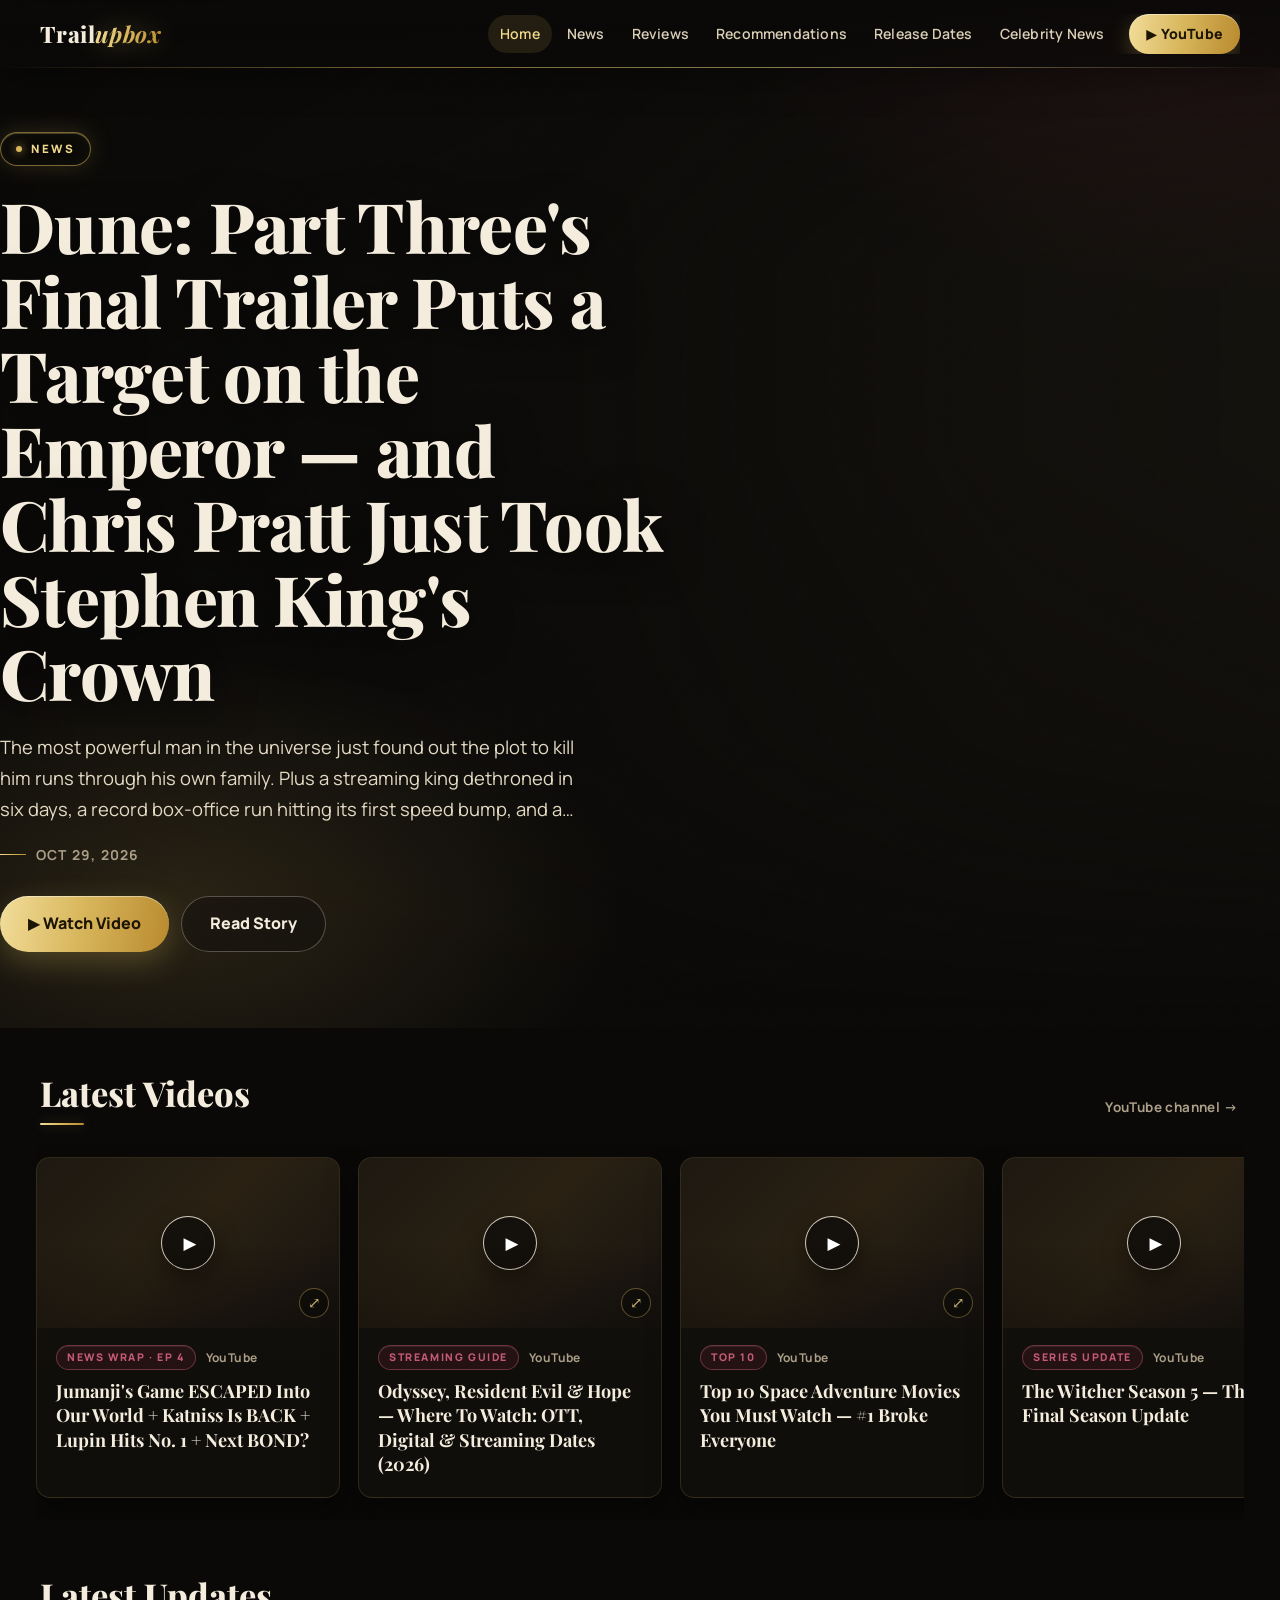
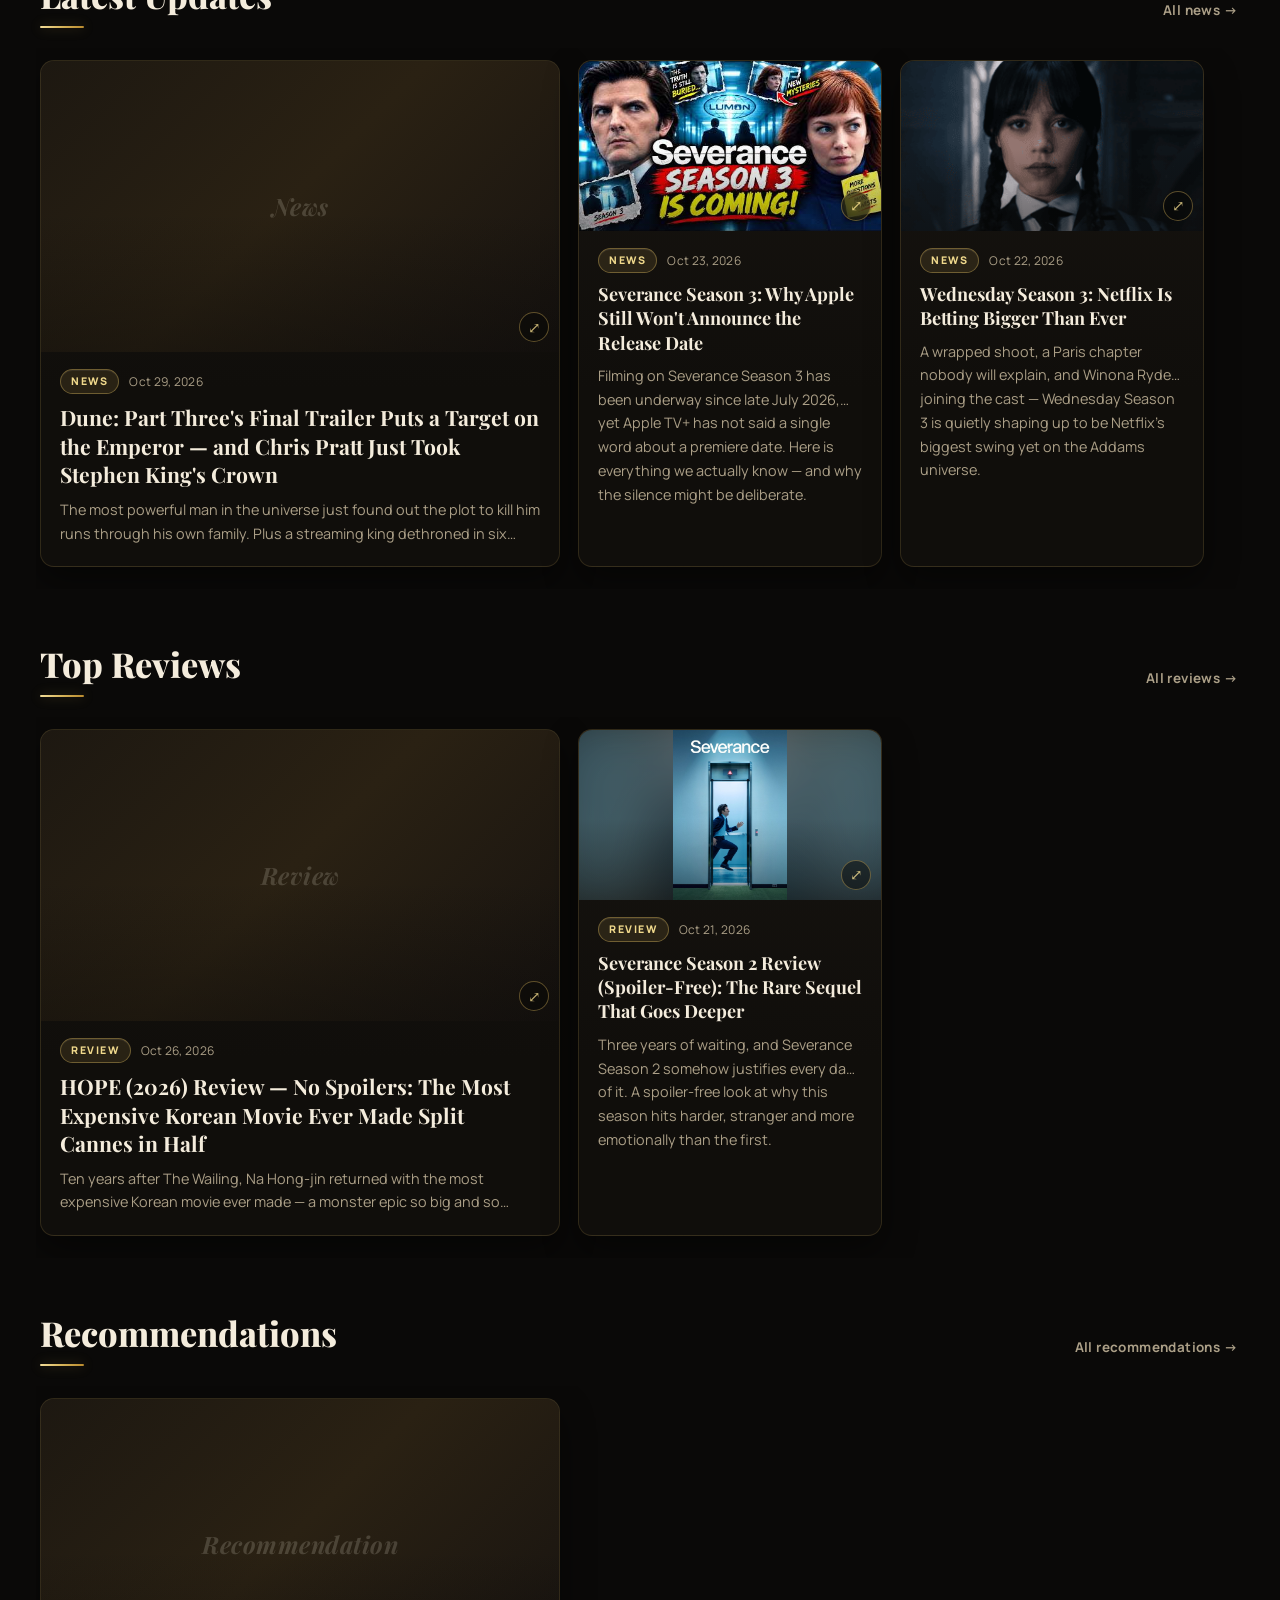
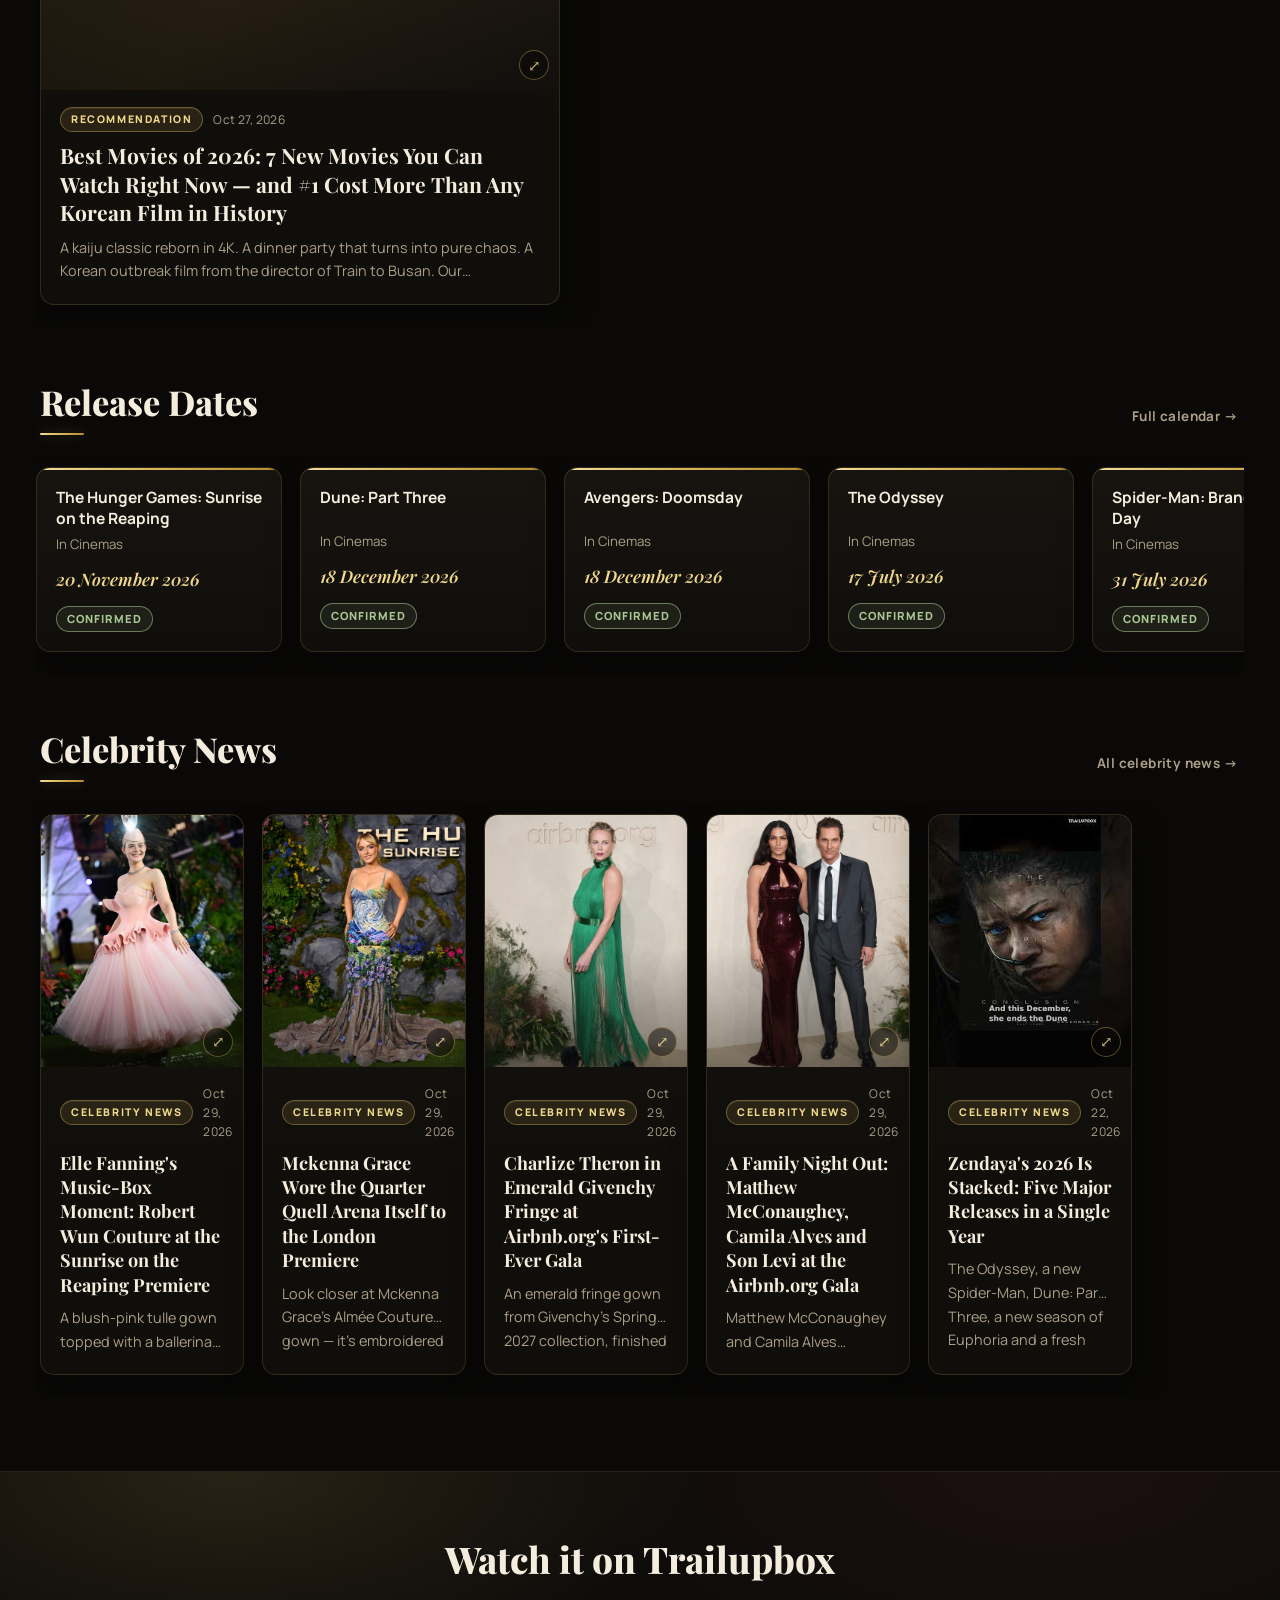
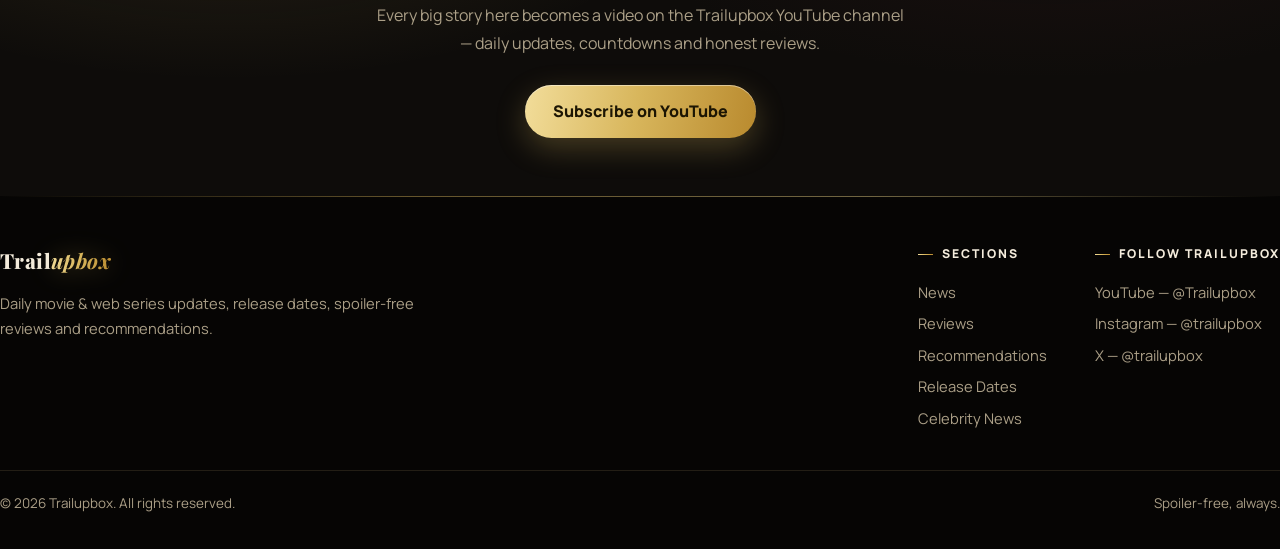
==== commit 0492a399: "Website redesign v3 — Gold Carpet elegance + image lightbox" ====
--- a/index.html
+++ b/index.html
@@ -13,7 +13,7 @@
 <meta name="twitter:card" content="summary_large_image">
 <link rel="preconnect" href="https://fonts.googleapis.com">
 <link rel="preconnect" href="https://fonts.gstatic.com" crossorigin>
-<link href="https://fonts.googleapis.com/css2?family=Inter:wght@400;600;700;800;900&display=swap" rel="stylesheet">
+<link href="https://fonts.googleapis.com/css2?family=Manrope:wght@400;600;700;800&family=Playfair+Display:ital,wght@0,700;0,800;0,900;1,600;1,700&display=swap" rel="stylesheet">
 <link rel="stylesheet" href="styles.css">
 </head>
 <body data-page="home">
@@ -151,6 +151,19 @@
   </div>
 </footer>
 
+
+<!-- Fullscreen image lightbox (app.js wires it up) -->
+<div class="lb" id="lightbox" role="dialog" aria-modal="true" aria-label="Image viewer" hidden>
+  <div class="lb-stage" id="lb-stage">
+    <img class="lb-img" id="lb-img" alt="">
+    <p class="lb-caption" id="lb-caption"></p>
+  </div>
+  <span class="lb-count" id="lb-count"></span>
+  <button class="lb-btn lb-close" id="lb-close" type="button" aria-label="Close image viewer">&times;</button>
+  <button class="lb-btn lb-prev" id="lb-prev" type="button" aria-label="Previous image">&#8249;</button>
+  <button class="lb-btn lb-next" id="lb-next" type="button" aria-label="Next image">&#8250;</button>
+</div>
+
 <script src="data/articles.js"></script>
 <script src="app.js"></script>
 </body>
--- a/styles.css
+++ b/styles.css
@@ -1,32 +1,37 @@
 /* ============================================================
-   Trailupbox — styles.css  (v2 redesign)
-   Funded-product finish on the brand base:
-   bg #060810 · panels #0e1322 · hairlines #1e2a45
-   text #eef2fa · accent neon blue #22c8ff (+ indigo partner)
-   Font: Inter (400/600/700/800/900). Mobile-first, no build.
-   Lean by design: one file, zero image assets, CSS-only motion.
+   Trailupbox — styles.css  (v3 · “Gold Carpet”)
+   Elegant cinematic entertainment: deep warm charcoal,
+   champagne-gold accents, warm ivory type, a whisper of
+   deep burgundy. Headlines in Playfair Display, UI in Manrope.
+   Mobile-first (the phone is the primary canvas), no build,
+   one lean file, zero image assets, transform/opacity motion.
    ============================================================ */
 
 :root {
-  --bg: #060810;
-  --bg-2: #0a0e1a;
-  --panel: #0e1322;
-  --panel-2: #131a2e;
-  --line: #1e2a45;
-  --line-soft: rgba(126, 156, 220, 0.14);
-  --text: #eef2fa;
-  --muted: #9aa8c3;
-  --accent: #22c8ff;
-  --accent-2: #5e8bff;
-  --accent-soft: rgba(34, 200, 255, 0.12);
-  --grad: linear-gradient(94deg, #22c8ff 0%, #5e8bff 100%);
-  --glow: rgba(34, 200, 255, 0.45);
-  --radius: 16px;
-  --radius-s: 12px;
+  --bg: #0a0908;
+  --bg-2: #0e0c0a;
+  --panel: #14120e;
+  --panel-2: #1b1812;
+  --line: #2b2519;
+  --line-soft: rgba(216, 182, 92, 0.16);
+  --text: #f4ecdc;
+  --muted: #ab9f87;
+  --gold: #d8b65c;
+  --gold-2: #f0d98c;
+  --gold-deep: #a87f24;
+  --gold-soft: rgba(216, 182, 92, 0.12);
+  --grad: linear-gradient(100deg, #f2dd9a 0%, #d8b65c 48%, #b98a2e 100%);
+  --glow: rgba(216, 182, 92, 0.35);
+  --rose: #8e2f42;
+  --rose-bright: #c65b74;
+  --serif: "Playfair Display", "Didot", Georgia, serif;
+  --sans: "Manrope", system-ui, -apple-system, "Segoe UI", Roboto, sans-serif;
+  --radius: 14px;
+  --radius-s: 10px;
   --maxw: 1280px;
   --header-h: 68px;
-  --shadow-card: 0 12px 32px rgba(0, 0, 0, 0.38);
-  --ease-out: cubic-bezier(0.22, 0.7, 0.25, 1);
+  --shadow-card: 0 14px 34px rgba(0, 0, 0, 0.45);
+  --ease: cubic-bezier(0.22, 0.7, 0.25, 1);
 }
 
 * { box-sizing: border-box; margin: 0; padding: 0; }
@@ -35,247 +40,258 @@
 
 body {
   background:
-    radial-gradient(1100px 480px at 85% -60px, rgba(94, 139, 255, 0.07), transparent 60%),
-    radial-gradient(900px 420px at -10% 240px, rgba(34, 200, 255, 0.05), transparent 55%),
+    radial-gradient(1000px 460px at 88% -80px, rgba(216, 182, 92, 0.055), transparent 60%),
+    radial-gradient(820px 420px at -12% 300px, rgba(142, 47, 66, 0.045), transparent 55%),
     var(--bg);
   color: var(--text);
-  font-family: "Inter", system-ui, -apple-system, "Segoe UI", Roboto, sans-serif;
+  font-family: var(--sans);
   line-height: 1.6;
   -webkit-font-smoothing: antialiased;
   text-rendering: optimizeLegibility;
   overflow-x: hidden;
 }
-
-::selection { background: var(--accent); color: #04101c; }
+body.lb-open { overflow: hidden; }
+
+::selection { background: var(--gold); color: #1c1503; }
 ::-webkit-scrollbar { width: 10px; }
 ::-webkit-scrollbar-track { background: var(--bg); }
-::-webkit-scrollbar-thumb { background: #1c2947; border-radius: 8px; border: 2px solid var(--bg); }
-::-webkit-scrollbar-thumb:hover { background: #2a3c66; }
+::-webkit-scrollbar-thumb { background: #2e2820; border-radius: 8px; border: 2px solid var(--bg); }
+::-webkit-scrollbar-thumb:hover { background: #453b28; }
 
 a { color: inherit; text-decoration: none; }
 img { max-width: 100%; display: block; }
-:focus-visible { outline: 2px solid var(--accent); outline-offset: 3px; border-radius: 4px; }
+:focus-visible { outline: 2px solid var(--gold); outline-offset: 3px; border-radius: 4px; }
 
 .wrap { max-width: var(--maxw); margin: 0 auto; padding: 0 20px; }
 @media (min-width: 900px) { .wrap { padding: 0 40px; } }
 
-/* ---------- Header / glass nav ---------- */
+/* ---------- Header / frosted nav ---------- */
 .site-header {
   position: fixed; top: 0; left: 0; right: 0; z-index: 100;
   height: var(--header-h);
-  background: linear-gradient(180deg, rgba(6, 8, 16, 0.88), rgba(6, 8, 16, 0.68));
-  backdrop-filter: blur(18px) saturate(1.5);
-  -webkit-backdrop-filter: blur(18px) saturate(1.5);
-  box-shadow: 0 10px 34px rgba(0, 0, 0, 0.28);
+  background: linear-gradient(180deg, rgba(10, 9, 8, 0.9), rgba(10, 9, 8, 0.72));
+  backdrop-filter: blur(18px) saturate(1.3);
+  -webkit-backdrop-filter: blur(18px) saturate(1.3);
+  box-shadow: 0 12px 34px rgba(0, 0, 0, 0.35);
 }
 .site-header::after {
   content: ""; position: absolute; left: 0; right: 0; bottom: 0; height: 1px;
-  background: linear-gradient(90deg, transparent, rgba(34, 200, 255, 0.55) 30%, rgba(94, 139, 255, 0.55) 70%, transparent);
+  background: linear-gradient(90deg, transparent, rgba(216, 182, 92, 0.55) 32%, rgba(240, 217, 140, 0.55) 68%, transparent);
 }
 .header-inner {
   height: var(--header-h);
   display: flex; align-items: center; justify-content: space-between; gap: 18px;
 }
 .logo {
-  font-size: 1.38rem; font-weight: 900; letter-spacing: 0.6px;
-  text-transform: uppercase; white-space: nowrap; color: var(--text);
+  font-family: var(--serif); font-size: 1.42rem; font-weight: 800;
+  letter-spacing: 0.4px; white-space: nowrap; color: var(--text);
 }
 .logo .upbox {
+  font-style: italic; font-weight: 700;
   background: var(--grad);
   -webkit-background-clip: text; background-clip: text;
   -webkit-text-fill-color: transparent; color: transparent;
-  filter: drop-shadow(0 0 14px rgba(34, 200, 255, 0.45));
+  filter: drop-shadow(0 0 12px rgba(216, 182, 92, 0.35));
 }
 .main-nav { display: flex; align-items: center; gap: 3px; overflow-x: auto; scrollbar-width: none; }
 .main-nav::-webkit-scrollbar { display: none; }
 .main-nav a {
-  padding: 8px 12px; border-radius: 999px; font-size: 0.9rem;
-  color: #c6d2e8; font-weight: 600; white-space: nowrap;
-  transition: color 0.2s, background 0.2s;
-}
-.main-nav a:hover { color: #fff; background: rgba(238, 242, 250, 0.06); }
-.main-nav a.active { color: var(--accent); background: var(--accent-soft); }
+  padding: 8px 12px; border-radius: 999px; font-size: 0.88rem;
+  color: #d9cfb6; font-weight: 600; white-space: nowrap; letter-spacing: 0.2px;
+  transition: color 0.25s, background 0.25s;
+}
+.main-nav a:hover { color: #fff; background: rgba(244, 236, 220, 0.06); }
+.main-nav a.active { color: var(--gold-2); background: var(--gold-soft); }
 .nav-cta {
   margin-left: 10px; flex: none;
   background: var(--grad);
-  color: #04101c !important; font-weight: 800 !important;
+  color: #1c1503 !important; font-weight: 800 !important;
   padding: 9px 17px !important; border-radius: 999px !important;
-  box-shadow: 0 0 20px rgba(34, 200, 255, 0.35), inset 0 1px 0 rgba(255, 255, 255, 0.35);
-  transition: transform 0.2s var(--ease-out), box-shadow 0.2s;
-}
-.nav-cta:hover { transform: translateY(-1px); box-shadow: 0 0 30px rgba(34, 200, 255, 0.6), inset 0 1px 0 rgba(255, 255, 255, 0.35); background: var(--grad) !important; }
+  box-shadow: 0 6px 22px rgba(216, 182, 92, 0.28), inset 0 1px 0 rgba(255, 255, 255, 0.45);
+  transition: transform 0.25s var(--ease), box-shadow 0.25s;
+}
+.nav-cta:hover { transform: translateY(-1px); box-shadow: 0 10px 30px rgba(216, 182, 92, 0.45), inset 0 1px 0 rgba(255, 255, 255, 0.45); background: var(--grad) !important; }
 @media (max-width: 720px) {
-  .logo { font-size: 1.14rem; }
-  .main-nav a { padding: 7px 9px; font-size: 0.84rem; }
+  .logo { font-size: 1.18rem; }
+  .main-nav a { padding: 7px 9px; font-size: 0.83rem; }
   .nav-cta { padding: 7px 12px !important; margin-left: 6px; }
 }
 
 main { padding-top: var(--header-h); }
 body[data-page="home"] main { padding-top: 0; }
 
-/* ---------- Hero (full-bleed) ---------- */
+/* ---------- Hero (full-viewport cinematic) ---------- */
 .hero {
-  position: relative; min-height: 94vh; min-height: 94svh;
+  position: relative; min-height: 100vh; min-height: 100svh;
   display: flex; align-items: flex-end; overflow: hidden;
   isolation: isolate;
 }
+.hero[data-full] { cursor: zoom-in; }
 .hero-bg {
-  position: absolute; inset: 0; z-index: -3;
-  background-size: cover; background-position: center 22%;
+  position: absolute; inset: -3%; z-index: -3;
+  background-size: cover; background-position: center 20%;
   background-color: var(--panel);
-  transform: scale(1.06);
-  animation: hero-drift 26s ease-in-out infinite alternate;
+  animation: hero-drift 30s ease-in-out infinite alternate;
 }
 @keyframes hero-drift {
-  from { transform: scale(1.06) translateX(0); }
-  to   { transform: scale(1.12) translateX(-1.2%); }
+  from { transform: scale(1.05) translateX(0); }
+  to   { transform: scale(1.11) translateX(-1.4%); }
 }
 .hero::before {
   content: ""; position: absolute; inset: 0; z-index: -2;
   background:
-    radial-gradient(760px 420px at 12% 88%, rgba(34, 200, 255, 0.20), transparent 62%),
-    radial-gradient(820px 460px at 92% 6%, rgba(94, 139, 255, 0.16), transparent 60%),
-    linear-gradient(90deg, rgba(6, 8, 16, 0.95) 0%, rgba(6, 8, 16, 0.74) 44%, rgba(6, 8, 16, 0.20) 78%, rgba(6, 8, 16, 0.06) 100%),
-    linear-gradient(0deg, var(--bg) 0%, rgba(6, 8, 16, 0.32) 26%, transparent 55%),
-    linear-gradient(180deg, rgba(6, 8, 16, 0.6) 0%, transparent 24%);
-}
-/* Film-grain finish: tiny inline SVG noise, no asset, no request */
-.hero::after {
+    radial-gradient(720px 400px at 14% 88%, rgba(216, 182, 92, 0.15), transparent 62%),
+    radial-gradient(760px 420px at 94% 4%, rgba(142, 47, 66, 0.12), transparent 60%),
+    linear-gradient(90deg, rgba(10, 9, 8, 0.95) 0%, rgba(10, 9, 8, 0.72) 46%, rgba(10, 9, 8, 0.22) 80%, rgba(10, 9, 8, 0.08) 100%),
+    linear-gradient(0deg, var(--bg) 0%, rgba(10, 9, 8, 0.3) 28%, transparent 56%),
+    linear-gradient(180deg, rgba(10, 9, 8, 0.62) 0%, transparent 26%);
+}
+.hero::after { /* fine film grain — inline SVG noise, no asset */
   content: ""; position: absolute; inset: 0; z-index: -1; pointer-events: none;
-  opacity: 0.05; mix-blend-mode: overlay;
+  opacity: 0.045; mix-blend-mode: overlay;
   background-image: url("data:image/svg+xml,%3Csvg xmlns='http://www.w3.org/2000/svg' width='140' height='140'%3E%3Cfilter id='n'%3E%3CfeTurbulence type='fractalNoise' baseFrequency='0.9' numOctaves='2'/%3E%3C/filter%3E%3Crect width='140' height='140' filter='url(%23n)' opacity='0.6'/%3E%3C/svg%3E");
 }
-.hero-inner { width: 100%; padding: 128px 0 72px; }
-.hero-content { max-width: 660px; }
-.hero-content > * { animation: rise 0.85s var(--ease-out) both; }
-.hero-content > *:nth-child(2) { animation-delay: 0.08s; }
-.hero-content > *:nth-child(3) { animation-delay: 0.16s; }
-.hero-content > *:nth-child(4) { animation-delay: 0.24s; }
-.hero-content > *:nth-child(5) { animation-delay: 0.32s; }
+.hero-inner { width: 100%; padding: 132px 0 76px; }
+.hero-content { max-width: 680px; }
+.hero-content > * { animation: rise 0.9s var(--ease) both; }
+.hero-content > *:nth-child(2) { animation-delay: 0.09s; }
+.hero-content > *:nth-child(3) { animation-delay: 0.18s; }
+.hero-content > *:nth-child(4) { animation-delay: 0.27s; }
+.hero-content > *:nth-child(5) { animation-delay: 0.36s; }
 @keyframes rise {
-  from { opacity: 0; transform: translateY(20px); }
+  from { opacity: 0; transform: translateY(22px); }
   to   { opacity: 1; transform: translateY(0); }
 }
 .hero-chip {
-  display: inline-flex; align-items: center; gap: 8px;
-  font-size: 0.74rem; font-weight: 800;
-  letter-spacing: 2.2px; text-transform: uppercase; color: #04101c;
-  background: var(--grad); border-radius: 999px; padding: 6px 14px;
-  box-shadow: 0 0 26px rgba(34, 200, 255, 0.5), inset 0 1px 0 rgba(255, 255, 255, 0.4);
-  margin-bottom: 20px;
+  display: inline-flex; align-items: center; gap: 9px;
+  font-size: 0.72rem; font-weight: 800;
+  letter-spacing: 2.6px; text-transform: uppercase; color: var(--gold-2);
+  border: 1px solid rgba(216, 182, 92, 0.55); border-radius: 999px; padding: 7px 15px;
+  background: rgba(10, 9, 8, 0.45); backdrop-filter: blur(8px);
+  -webkit-backdrop-filter: blur(8px);
+  box-shadow: 0 0 24px rgba(216, 182, 92, 0.18), inset 0 0 18px rgba(216, 182, 92, 0.06);
+  margin-bottom: 22px;
 }
 .hero-chip::before {
-  content: ""; width: 7px; height: 7px; border-radius: 50%;
-  background: #04101c; animation: pulse-dot 2.2s ease-in-out infinite;
-}
-@keyframes pulse-dot { 0%, 100% { opacity: 1; } 50% { opacity: 0.35; } }
+  content: ""; width: 6px; height: 6px; border-radius: 50%;
+  background: var(--gold); box-shadow: 0 0 10px var(--gold);
+  animation: pulse-dot 2.4s ease-in-out infinite;
+}
+@keyframes pulse-dot { 0%, 100% { opacity: 1; } 50% { opacity: 0.3; } }
 .hero h1 {
-  font-size: clamp(2.05rem, 5.4vw, 3.9rem); line-height: 1.05; font-weight: 900;
-  letter-spacing: -1.1px; text-wrap: balance;
-  text-shadow: 0 6px 34px rgba(0, 0, 0, 0.65);
+  font-family: var(--serif);
+  font-size: clamp(2.35rem, 6vw, 4.35rem); line-height: 1.07; font-weight: 800;
+  letter-spacing: -0.01em; text-wrap: balance;
+  text-shadow: 0 8px 40px rgba(0, 0, 0, 0.7);
 }
 .hero-teaser {
-  color: #dbe5f5; font-size: clamp(1rem, 1.7vw, 1.16rem); line-height: 1.65;
-  margin: 20px 0 10px; max-width: 570px;
+  color: #e3dac4; font-size: clamp(1rem, 1.7vw, 1.15rem); line-height: 1.7;
+  margin: 22px 0 12px; max-width: 580px;
   display: -webkit-box; -webkit-line-clamp: 3; -webkit-box-orient: vertical; overflow: hidden;
 }
 .hero-date {
-  color: var(--muted); font-size: 0.88rem; font-weight: 700; letter-spacing: 0.4px;
-  display: inline-flex; align-items: center; gap: 9px;
-}
-.hero-date::before { content: ""; width: 22px; height: 2px; border-radius: 2px; background: var(--grad); }
-.hero-actions { display: flex; gap: 12px; flex-wrap: wrap; margin-top: 28px; }
+  color: var(--muted); font-size: 0.86rem; font-weight: 700; letter-spacing: 1.2px;
+  text-transform: uppercase;
+  display: inline-flex; align-items: center; gap: 10px;
+}
+.hero-date::before { content: ""; width: 26px; height: 1px; background: var(--grad); }
+.hero-actions { display: flex; gap: 12px; flex-wrap: wrap; margin-top: 30px; }
 .btn {
   position: relative; overflow: hidden;
   display: inline-flex; align-items: center; gap: 9px;
   padding: 14px 28px; border-radius: 999px;
-  background: var(--text); color: #0a0e1a; font-weight: 800; font-size: 1rem;
-  transition: transform 0.2s var(--ease-out), box-shadow 0.2s;
-}
-.btn:hover { transform: translateY(-2px); box-shadow: 0 14px 34px rgba(0, 0, 0, 0.5); }
+  background: var(--text); color: #171208; font-weight: 800; font-size: 1rem;
+  transition: transform 0.25s var(--ease), box-shadow 0.25s;
+}
+.btn:hover { transform: translateY(-2px); box-shadow: 0 16px 36px rgba(0, 0, 0, 0.55); }
 .btn-accent {
-  background: var(--grad); color: #04101c;
-  box-shadow: 0 0 28px rgba(34, 200, 255, 0.4), inset 0 1px 0 rgba(255, 255, 255, 0.35);
+  background: var(--grad); color: #1c1503;
+  box-shadow: 0 10px 30px rgba(216, 182, 92, 0.28), inset 0 1px 0 rgba(255, 255, 255, 0.45);
 }
 .btn-accent::after {
   content: ""; position: absolute; top: 0; bottom: 0; left: -70%; width: 45%;
-  background: linear-gradient(100deg, transparent, rgba(255, 255, 255, 0.5), transparent);
-  transform: skewX(-18deg); transition: left 0.55s var(--ease-out);
-}
-.btn-accent:hover { box-shadow: 0 0 42px rgba(34, 200, 255, 0.65), inset 0 1px 0 rgba(255, 255, 255, 0.35); }
+  background: linear-gradient(100deg, transparent, rgba(255, 255, 255, 0.55), transparent);
+  transform: skewX(-18deg); transition: left 0.6s var(--ease);
+}
+.btn-accent:hover { box-shadow: 0 14px 40px rgba(216, 182, 92, 0.5), inset 0 1px 0 rgba(255, 255, 255, 0.45); }
 .btn-accent:hover::after { left: 115%; }
 .btn-glass {
-  background: rgba(14, 19, 34, 0.66); color: var(--text);
-  border: 1px solid rgba(126, 156, 220, 0.35); backdrop-filter: blur(10px);
+  background: rgba(20, 18, 14, 0.6); color: var(--text);
+  border: 1px solid rgba(244, 236, 220, 0.28); backdrop-filter: blur(10px);
   -webkit-backdrop-filter: blur(10px);
 }
-.btn-glass:hover { border-color: var(--accent); }
-
-/* ---------- Rows (Netflix-style) ---------- */
-.row-section { padding: 42px 0 8px; }
-.row-section:first-of-type { padding-top: 30px; }
+.btn-glass:hover { border-color: var(--gold); }
+
+/* ---------- Rows & section heads (streaming-service polish) ---------- */
+.row-section { padding: 46px 0 10px; }
+.row-section:first-of-type { padding-top: 34px; }
 .section-head {
-  display: flex; align-items: center; justify-content: space-between;
-  gap: 14px; margin-bottom: 18px;
+  display: flex; align-items: flex-end; justify-content: space-between;
+  gap: 14px; margin-bottom: 20px;
 }
 .section-head h2 {
-  font-size: clamp(1.32rem, 2.7vw, 1.78rem); font-weight: 800; letter-spacing: -0.3px;
-  display: flex; align-items: center; gap: 12px;
-}
-.section-head h2::before {
-  content: ""; width: 5px; height: 1.12em; border-radius: 3px; flex: none;
-  background: var(--grad); box-shadow: 0 0 14px var(--glow);
+  font-family: var(--serif);
+  font-size: clamp(1.55rem, 3vw, 2.15rem); font-weight: 800; letter-spacing: 0;
+  line-height: 1.15;
+}
+.section-head h2::after {
+  content: ""; display: block; width: 44px; height: 2px; border-radius: 2px;
+  background: var(--grad); margin-top: 10px; box-shadow: 0 0 12px var(--glow);
 }
 .section-head a {
-  color: var(--muted); font-size: 0.86rem; font-weight: 700; white-space: nowrap;
-  border: 1px solid var(--line); border-radius: 999px; padding: 6px 14px;
-  transition: color 0.2s, border-color 0.2s, background 0.2s;
-}
-.section-head a:hover { color: var(--accent); border-color: rgba(34, 200, 255, 0.55); background: var(--accent-soft); }
+  color: var(--muted); font-size: 0.84rem; font-weight: 700; white-space: nowrap;
+  letter-spacing: 0.4px; padding: 7px 2px; border-bottom: 1px solid transparent;
+  transition: color 0.25s, border-color 0.25s;
+}
+.section-head a:hover { color: var(--gold-2); border-color: var(--gold); }
 
 .row-track {
-  display: flex; gap: 16px; overflow-x: auto; overflow-y: hidden;
-  padding: 10px 4px 20px; margin: 0 -4px;
+  display: flex; gap: 18px; overflow-x: auto; overflow-y: hidden;
+  padding: 12px 4px 22px; margin: 0 -4px;
   scroll-snap-type: x proximity; scrollbar-width: none;
   -webkit-overflow-scrolling: touch;
 }
 .row-track::-webkit-scrollbar { display: none; }
-.row-track .card { flex: 0 0 264px; scroll-snap-align: start; }
-@media (min-width: 900px) { .row-track .card { flex-basis: 302px; } }
-.row-track .card-portrait { flex-basis: 172px; }
-@media (min-width: 900px) { .row-track .card-portrait { flex-basis: 200px; } }
+.row-track .card { flex: 0 0 268px; scroll-snap-align: start; }
+@media (min-width: 900px) { .row-track .card { flex-basis: 304px; } }
+.row-track .card-portrait { flex-basis: 176px; }
+@media (min-width: 900px) { .row-track .card-portrait { flex-basis: 204px; } }
+.row-track .card-wide { flex-basis: min(80vw, 400px); }
+@media (min-width: 900px) { .row-track .card-wide { flex-basis: 520px; } }
 
 /* Section-page grids */
-.grid { display: grid; gap: 22px; grid-template-columns: 1fr; }
+.grid { display: grid; gap: 24px; grid-template-columns: 1fr; }
 @media (min-width: 620px) { .grid { grid-template-columns: repeat(2, 1fr); } }
 @media (min-width: 980px) { .grid { grid-template-columns: repeat(3, 1fr); } }
+@media (min-width: 620px) { .grid .card-wide { grid-column: span 2; } }
 
 /* ---------- Cards ---------- */
 .card {
-  background: linear-gradient(180deg, #121a31 0%, #0c1226 62%);
+  background: linear-gradient(180deg, #171410 0%, #100e0b 65%);
   border: 1px solid var(--line-soft);
   border-radius: var(--radius); overflow: hidden;
   display: flex; flex-direction: column;
-  box-shadow: inset 0 1px 0 rgba(255, 255, 255, 0.05), var(--shadow-card);
-  transition: transform 0.3s var(--ease-out), border-color 0.3s, box-shadow 0.3s;
+  box-shadow: inset 0 1px 0 rgba(244, 236, 220, 0.05), var(--shadow-card);
+  transition: transform 0.35s var(--ease), border-color 0.35s, box-shadow 0.35s;
 }
 .row-track .card:hover, .grid .card:hover {
   transform: translateY(-6px);
-  border-color: rgba(34, 200, 255, 0.55);
-  box-shadow: inset 0 1px 0 rgba(255, 255, 255, 0.06),
-    0 26px 52px rgba(0, 0, 0, 0.55),
-    0 0 0 1px rgba(34, 200, 255, 0.22),
-    0 0 36px rgba(34, 200, 255, 0.10);
+  border-color: rgba(216, 182, 92, 0.55);
+  box-shadow: inset 0 1px 0 rgba(244, 236, 220, 0.06),
+    0 28px 54px rgba(0, 0, 0, 0.6),
+    0 0 0 1px rgba(216, 182, 92, 0.18),
+    0 0 38px rgba(216, 182, 92, 0.08);
   z-index: 3; position: relative;
 }
 .card-thumb {
   aspect-ratio: 16 / 9; position: relative; overflow: hidden; flex: none;
-  background: linear-gradient(135deg, #12224a 0%, #0b3a5c 45%, #101c3f 100%);
+  background: linear-gradient(135deg, #1d1811 0%, #2a2113 48%, #171310 100%);
 }
 .card-portrait .card-thumb { aspect-ratio: 4 / 5; }
+@media (min-width: 620px) { .grid .card-wide .card-thumb { aspect-ratio: 21 / 10; } }
 .card-thumb img {
   width: 100%; height: 100%; object-fit: cover; position: absolute; inset: 0;
-  transition: transform 0.55s var(--ease-out);
+  transition: transform 0.6s var(--ease);
 }
 /* Portrait cards: anchor to the TOP of the photo — faces and heads sit
    in the upper part of these press shots, never slice them mid-face. */
@@ -283,49 +299,65 @@
 /* Near-square character still: bias the 16/9 crop upward so the
    head/face is never the part that gets sliced off. */
 .card-thumb img[src*="wednesday"] { object-position: center 20%; }
-.card:hover .card-thumb img { transform: scale(1.08); }
+.card:hover .card-thumb img { transform: scale(1.07); }
+img[data-full] { cursor: zoom-in; }
+/* Expand hint — the image itself opens the fullscreen lightbox */
+.card-thumb::after {
+  content: "\2922"; position: absolute; right: 10px; bottom: 10px; z-index: 4;
+  width: 28px; height: 28px; border-radius: 50%;
+  display: flex; align-items: center; justify-content: center;
+  font-size: 0.95rem; line-height: 1; color: var(--gold-2);
+  background: rgba(10, 9, 8, 0.62); border: 1px solid rgba(216, 182, 92, 0.5);
+  backdrop-filter: blur(6px); -webkit-backdrop-filter: blur(6px);
+  opacity: 0.8; pointer-events: none;
+  transition: opacity 0.25s, background 0.25s;
+}
+.card:hover .card-thumb::after { opacity: 1; background: rgba(10, 9, 8, 0.85); }
 .card-thumb .thumb-fallback {
   position: absolute; inset: 0; display: flex; align-items: center; justify-content: center;
-  font-size: 1.7rem; font-weight: 800; letter-spacing: 1.5px;
-  color: rgba(238, 242, 250, 0.2); text-transform: uppercase; text-align: center; padding: 12px;
+  font-family: var(--serif); font-size: 1.5rem; font-weight: 700; font-style: italic;
+  letter-spacing: 0.5px; color: rgba(244, 236, 220, 0.18); text-align: center; padding: 12px;
 }
 /* Portrait-shaped sources in landscape slots: full photo visible
    (contain) over a blurred, enlarged copy of itself — never cropped. */
 .card-thumb .thumb-blur,
 .article-hero .hero-blur {
   position: absolute; inset: 0; background-size: cover; background-position: center;
-  filter: blur(24px) saturate(1.25); transform: scale(1.3); opacity: 0.55;
+  filter: blur(24px) saturate(1.2) brightness(0.8); transform: scale(1.3); opacity: 0.55;
 }
 .card-thumb.fit-contain img { object-fit: contain; }
 .card-shade {
   position: absolute; inset: 0; pointer-events: none;
-  background: linear-gradient(0deg, rgba(6, 8, 16, 0.42), transparent 48%);
+  background: linear-gradient(0deg, rgba(10, 9, 8, 0.4), transparent 48%);
 }
 .play-badge {
   position: absolute; top: 50%; left: 50%; transform: translate(-50%, -50%);
   width: 54px; height: 54px; border-radius: 50%;
-  background: rgba(6, 8, 16, 0.68); border: 1.5px solid rgba(238, 242, 250, 0.85);
+  background: rgba(10, 9, 8, 0.66); border: 1.5px solid rgba(244, 236, 220, 0.85);
   color: #fff; display: flex; align-items: center; justify-content: center;
   font-size: 1.05rem; padding-left: 4px; backdrop-filter: blur(5px);
   -webkit-backdrop-filter: blur(5px);
   box-shadow: 0 10px 26px rgba(0, 0, 0, 0.45);
-  transition: background 0.2s, transform 0.25s var(--ease-out), border-color 0.2s;
-}
-.card-video:hover .play-badge { background: var(--accent); color: #04101c; border-color: var(--accent); transform: translate(-50%, -50%) scale(1.12); }
-.card-body { padding: 16px 18px 20px; display: flex; flex-direction: column; gap: 9px; flex: 1; }
-.card-meta { display: flex; align-items: center; gap: 10px; font-size: 0.76rem; color: var(--muted); }
+  transition: background 0.25s, transform 0.3s var(--ease), border-color 0.25s, color 0.25s;
+}
+.card-video:hover .play-badge { background: var(--gold); color: #1c1503; border-color: var(--gold); transform: translate(-50%, -50%) scale(1.12); }
+.card-body { padding: 17px 19px 21px; display: flex; flex-direction: column; gap: 9px; flex: 1; }
+.card-meta { display: flex; align-items: center; gap: 10px; font-size: 0.75rem; color: var(--muted); letter-spacing: 0.3px; }
 .badge {
-  font-size: 0.68rem; font-weight: 800; letter-spacing: 1.1px; text-transform: uppercase;
-  color: var(--accent); background: var(--accent-soft);
-  border: 1px solid rgba(34, 200, 255, 0.4); padding: 3px 10px; border-radius: 999px; white-space: nowrap;
-}
-.badge-video { color: #ff5c7a; background: rgba(255, 92, 122, 0.1); border-color: rgba(255, 92, 122, 0.45); }
+  font-size: 0.66rem; font-weight: 800; letter-spacing: 1.6px; text-transform: uppercase;
+  color: var(--gold-2); background: var(--gold-soft);
+  border: 1px solid rgba(216, 182, 92, 0.4); padding: 3px 10px; border-radius: 999px; white-space: nowrap;
+}
+.badge-video { color: var(--rose-bright); background: rgba(142, 47, 66, 0.16); border-color: rgba(198, 91, 116, 0.45); }
 .yt-tag { font-weight: 700; letter-spacing: 0.4px; }
-.card h3 { font-size: 1.02rem; line-height: 1.4; font-weight: 700; letter-spacing: -0.1px; }
-.card h3 a { transition: color 0.2s; }
-.card h3 a:hover { color: var(--accent); }
+.card h3 {
+  font-family: var(--serif); font-size: 1.13rem; line-height: 1.35; font-weight: 700;
+}
+.card-wide h3 { font-size: 1.32rem; }
+.card h3 a { transition: color 0.25s; }
+.card h3 a:hover { color: var(--gold-2); }
 .card-body p {
-  color: var(--muted); font-size: 0.9rem; line-height: 1.6; flex: 1;
+  color: var(--muted); font-size: 0.9rem; line-height: 1.65; flex: 1;
   display: -webkit-box; -webkit-line-clamp: 2; -webkit-box-orient: vertical; overflow: hidden;
 }
 
@@ -337,85 +369,88 @@
 
 /* ---------- Release dates ---------- */
 .date-strip {
-  display: flex; gap: 16px; overflow-x: auto; padding: 10px 4px 20px; margin: 0 -4px;
+  display: flex; gap: 18px; overflow-x: auto; padding: 12px 4px 22px; margin: 0 -4px;
   scroll-snap-type: x proximity; scrollbar-width: none;
 }
 .date-strip::-webkit-scrollbar { display: none; }
 .date-chip {
   position: relative; overflow: hidden;
-  flex: 0 0 244px; scroll-snap-align: start;
-  background: linear-gradient(180deg, #121a31, #0c1226);
-  border: 1px solid var(--line-soft); border-radius: 14px; padding: 18px;
-  box-shadow: inset 0 1px 0 rgba(255, 255, 255, 0.05), var(--shadow-card);
-  transition: transform 0.25s var(--ease-out), border-color 0.25s, box-shadow 0.25s;
+  flex: 0 0 246px; scroll-snap-align: start;
+  background: linear-gradient(180deg, #171410, #100e0b);
+  border: 1px solid var(--line-soft); border-radius: var(--radius); padding: 19px;
+  box-shadow: inset 0 1px 0 rgba(244, 236, 220, 0.05), var(--shadow-card);
+  transition: transform 0.3s var(--ease), border-color 0.3s, box-shadow 0.3s;
 }
 .date-chip::before {
-  content: ""; position: absolute; top: 0; left: 0; right: 0; height: 3px; background: var(--grad);
+  content: ""; position: absolute; top: 0; left: 0; right: 0; height: 2px; background: var(--grad);
 }
 .date-chip:hover {
-  transform: translateY(-4px); border-color: rgba(34, 200, 255, 0.5);
-  box-shadow: inset 0 1px 0 rgba(255, 255, 255, 0.06), 0 20px 40px rgba(0, 0, 0, 0.5), 0 0 0 1px rgba(34, 200, 255, 0.2);
-}
-.date-chip .d-title { font-weight: 700; font-size: 0.98rem; line-height: 1.35; min-height: 2.6em; }
+  transform: translateY(-4px); border-color: rgba(216, 182, 92, 0.5);
+  box-shadow: inset 0 1px 0 rgba(244, 236, 220, 0.06), 0 22px 42px rgba(0, 0, 0, 0.55), 0 0 0 1px rgba(216, 182, 92, 0.16);
+}
+.date-chip .d-title { font-weight: 700; font-size: 0.97rem; line-height: 1.4; min-height: 2.6em; }
 .date-chip .d-meta { color: var(--muted); font-size: 0.83rem; margin-top: 4px; }
 .date-chip .d-window {
-  font-weight: 800; font-size: 0.98rem; margin: 9px 0 11px;
-  background: var(--grad); -webkit-background-clip: text; background-clip: text;
-  -webkit-text-fill-color: transparent; color: transparent;
+  font-family: var(--serif); font-style: italic; font-weight: 600;
+  font-size: 1.08rem; margin: 10px 0 12px; color: var(--gold-2);
 }
 
 .table-scroll { overflow-x: auto; border-radius: var(--radius); box-shadow: var(--shadow-card); }
 table.dates { width: 100%; border-collapse: collapse; background: var(--panel); border: 1px solid var(--line-soft); border-radius: var(--radius); overflow: hidden; }
-table.dates th, table.dates td { text-align: left; padding: 14px 18px; border-bottom: 1px solid rgba(30, 42, 69, 0.65); font-size: 0.95rem; }
-table.dates th { background: linear-gradient(180deg, #16203a, var(--panel-2)); font-size: 0.78rem; letter-spacing: 1.4px; text-transform: uppercase; color: var(--muted); }
-table.dates tbody tr { transition: background 0.18s; }
-table.dates tbody tr:hover { background: rgba(34, 200, 255, 0.045); }
+table.dates th, table.dates td { text-align: left; padding: 15px 18px; border-bottom: 1px solid rgba(43, 37, 25, 0.8); font-size: 0.95rem; }
+table.dates th { background: linear-gradient(180deg, #1d1912, var(--panel-2)); font-size: 0.76rem; letter-spacing: 1.8px; text-transform: uppercase; color: var(--muted); font-weight: 800; }
+table.dates tbody tr { transition: background 0.2s; }
+table.dates tbody tr:hover { background: rgba(216, 182, 92, 0.05); }
 table.dates tr:last-child td { border-bottom: none; }
-.status { display: inline-block; font-size: 0.72rem; font-weight: 800; letter-spacing: 0.8px; text-transform: uppercase; padding: 3px 10px; border-radius: 999px; white-space: nowrap; }
-.status.confirmed { color: #34e39a; border: 1px solid rgba(52, 227, 154, 0.6); background: rgba(52, 227, 154, 0.1); }
-.status.expected { color: #ffd166; border: 1px solid rgba(255, 209, 102, 0.6); background: rgba(255, 209, 102, 0.1); }
-.status.production { color: var(--accent); border: 1px solid rgba(34, 200, 255, 0.6); background: var(--accent-soft); }
-.status.rumoured { color: #ff7ab8; border: 1px solid rgba(255, 122, 184, 0.6); background: rgba(255, 122, 184, 0.1); }
+.status { display: inline-block; font-size: 0.7rem; font-weight: 800; letter-spacing: 1px; text-transform: uppercase; padding: 3px 10px; border-radius: 999px; white-space: nowrap; }
+.status.confirmed { color: #a9c795; border: 1px solid rgba(169, 199, 149, 0.55); background: rgba(169, 199, 149, 0.09); }
+.status.expected { color: var(--gold-2); border: 1px solid rgba(216, 182, 92, 0.55); background: var(--gold-soft); }
+.status.production { color: #e8dfca; border: 1px solid rgba(244, 236, 220, 0.4); background: rgba(244, 236, 220, 0.06); }
+.status.rumoured { color: var(--rose-bright); border: 1px solid rgba(198, 91, 116, 0.55); background: rgba(142, 47, 66, 0.14); }
 
 /* ---------- Section pages ---------- */
-.page-head { padding: 46px 0 6px; position: relative; }
+.page-head { padding: 52px 0 8px; position: relative; }
 .page-head::before {
-  content: ""; display: block; width: 46px; height: 5px; border-radius: 3px;
-  background: var(--grad); box-shadow: 0 0 16px var(--glow); margin-bottom: 20px;
-}
-.page-head h1 { font-size: clamp(2rem, 4.8vw, 2.9rem); font-weight: 900; letter-spacing: -0.7px; line-height: 1.08; }
-.page-head p { color: var(--muted); margin-top: 12px; max-width: 640px; font-size: 1.04rem; line-height: 1.65; }
-.section { padding: 32px 0 12px; }
+  content: ""; display: block; width: 52px; height: 2px;
+  background: var(--grad); box-shadow: 0 0 14px var(--glow); margin-bottom: 22px;
+}
+.page-head h1 {
+  font-family: var(--serif);
+  font-size: clamp(2.2rem, 5.4vw, 3.2rem); font-weight: 800; line-height: 1.1;
+}
+.page-head p { color: var(--muted); margin-top: 14px; max-width: 640px; font-size: 1.03rem; line-height: 1.7; }
+.section { padding: 34px 0 14px; }
 
 /* ---------- Article page ---------- */
-.article-wrap { max-width: 780px; margin: 0 auto; padding: 38px 20px 6px; }
+.article-wrap { max-width: 780px; margin: 0 auto; padding: 40px 20px 6px; }
 .back-link {
-  color: var(--accent); font-weight: 700; font-size: 0.92rem;
+  color: var(--gold-2); font-weight: 700; font-size: 0.9rem; letter-spacing: 0.3px;
   display: inline-flex; align-items: center; gap: 6px;
   padding: 7px 14px 7px 11px; border: 1px solid var(--line); border-radius: 999px;
-  transition: border-color 0.2s, background 0.2s;
-}
-.back-link:hover { border-color: rgba(34, 200, 255, 0.55); background: var(--accent-soft); }
-.article-meta { display: flex; gap: 10px; align-items: center; color: var(--muted); font-size: 0.86rem; flex-wrap: wrap; margin-top: 22px; }
+  transition: border-color 0.25s, background 0.25s;
+}
+.back-link:hover { border-color: rgba(216, 182, 92, 0.55); background: var(--gold-soft); }
+.article-meta { display: flex; gap: 10px; align-items: center; color: var(--muted); font-size: 0.85rem; flex-wrap: wrap; margin-top: 24px; }
 .article-title {
-  font-size: clamp(1.7rem, 4.6vw, 2.7rem); line-height: 1.14; font-weight: 900;
-  letter-spacing: -0.6px; margin: 16px 0 16px; text-wrap: balance;
+  font-family: var(--serif);
+  font-size: clamp(1.85rem, 5.2vw, 2.85rem); line-height: 1.14; font-weight: 800;
+  margin: 18px 0; text-wrap: balance;
 }
 .lede {
   position: relative;
-  color: #c9d6ec; font-size: 1.12rem; line-height: 1.68;
+  color: #ddd2b8; font-size: 1.11rem; line-height: 1.72;
   padding-left: 19px;
 }
 .lede::before {
-  content: ""; position: absolute; left: 0; top: 4px; bottom: 4px; width: 3px;
-  border-radius: 3px; background: var(--grad); box-shadow: 0 0 10px var(--glow);
+  content: ""; position: absolute; left: 0; top: 5px; bottom: 5px; width: 2px;
+  background: var(--grad); box-shadow: 0 0 10px var(--glow);
 }
 .article-hero {
-  position: relative; margin: 28px 0 4px; border-radius: 18px; overflow: hidden;
-  border: 1px solid var(--line-soft); background: #04060c;
-  box-shadow: 0 24px 56px rgba(0, 0, 0, 0.5), 0 0 0 1px rgba(34, 200, 255, 0.06);
-}
-.article-hero img { width: 100%; aspect-ratio: 16 / 9; object-fit: cover; }
+  position: relative; margin: 30px 0 4px; border-radius: 16px; overflow: hidden;
+  border: 1px solid var(--line-soft); background: #060504;
+  box-shadow: 0 26px 58px rgba(0, 0, 0, 0.55), 0 0 0 1px rgba(216, 182, 92, 0.05);
+}
+.article-hero img { width: 100%; aspect-ratio: 16 / 9; object-fit: cover; cursor: zoom-in; }
 /* Portrait hero: the WHOLE photo, framed by its own blurred backdrop */
 .article-hero.is-portrait { aspect-ratio: 4 / 3; }
 @media (min-width: 700px) { .article-hero.is-portrait { aspect-ratio: 16 / 10; } }
@@ -423,90 +458,151 @@
   position: relative; z-index: 1; height: 100%; aspect-ratio: auto; object-fit: contain;
 }
 .video-embed {
-  position: relative; aspect-ratio: 16 / 9; margin: 28px 0;
-  border-radius: 18px; overflow: hidden; border: 1px solid var(--line-soft);
+  position: relative; aspect-ratio: 16 / 9; margin: 30px 0;
+  border-radius: 16px; overflow: hidden; border: 1px solid var(--line-soft);
   background: #000;
-  box-shadow: 0 24px 56px rgba(0, 0, 0, 0.55), 0 0 44px rgba(34, 200, 255, 0.08);
+  box-shadow: 0 26px 58px rgba(0, 0, 0, 0.6), 0 0 44px rgba(216, 182, 92, 0.07);
 }
 .video-embed iframe { position: absolute; inset: 0; width: 100%; height: 100%; border: 0; }
-.article-body { margin-top: 30px; }
-.article-body p { margin-bottom: 19px; font-size: 1.045rem; line-height: 1.8; color: #dbe4f3; }
+.article-body { margin-top: 32px; }
+.article-body p { margin-bottom: 20px; font-size: 1.045rem; line-height: 1.82; color: #e6dcc4; }
 .article-body h2 {
-  font-size: 1.44rem; font-weight: 800; line-height: 1.3;
-  margin: 38px 0 14px; letter-spacing: -0.2px;
-  display: flex; align-items: center; gap: 12px;
-}
-.article-body h2::before {
-  content: ""; width: 5px; height: 1.1em; border-radius: 3px; flex: none;
-  background: var(--grad); box-shadow: 0 0 12px var(--glow);
-}
-.article-body a { color: var(--accent); font-weight: 600; }
+  font-family: var(--serif);
+  font-size: 1.5rem; font-weight: 800; line-height: 1.3;
+  margin: 40px 0 15px;
+}
+.article-body h2::after {
+  content: ""; display: block; width: 36px; height: 2px;
+  background: var(--grad); margin-top: 9px; box-shadow: 0 0 10px var(--glow);
+}
+.article-body a { color: var(--gold-2); font-weight: 600; }
 .article-body a:hover { text-decoration: underline; }
 .article-body strong { color: #fff; }
-.tag-row { display: flex; gap: 8px; flex-wrap: wrap; margin-top: 16px; }
+.tag-row { display: flex; gap: 8px; flex-wrap: wrap; margin-top: 18px; }
 .tag {
-  font-size: 0.78rem; color: var(--muted); border: 1px solid var(--line);
+  font-size: 0.77rem; color: var(--muted); border: 1px solid var(--line);
   padding: 5px 12px; border-radius: 999px; background: var(--panel);
-  transition: color 0.2s, border-color 0.2s;
-}
-.tag:hover { color: var(--text); border-color: rgba(34, 200, 255, 0.5); }
+  transition: color 0.25s, border-color 0.25s;
+}
+.tag:hover { color: var(--text); border-color: rgba(216, 182, 92, 0.5); }
 
 /* ---------- CTA + footer ---------- */
 .cta-band {
-  margin: 60px 0 0; border-top: 1px solid rgba(30, 42, 69, 0.7);
+  margin: 64px 0 0; border-top: 1px solid rgba(43, 37, 25, 0.8);
   background:
-    radial-gradient(720px 320px at 18% 0%, rgba(34, 200, 255, 0.17), transparent 65%),
-    radial-gradient(720px 320px at 82% 0%, rgba(94, 139, 255, 0.14), transparent 65%),
+    radial-gradient(720px 320px at 18% 0%, rgba(216, 182, 92, 0.13), transparent 65%),
+    radial-gradient(720px 320px at 82% 0%, rgba(142, 47, 66, 0.1), transparent 65%),
     var(--bg-2);
 }
-.cta-inner { padding: 54px 0; text-align: center; }
-.cta-inner h2 { font-size: clamp(1.6rem, 3.4vw, 2rem); font-weight: 900; letter-spacing: -0.4px; }
-.cta-inner p { color: var(--muted); max-width: 540px; margin: 12px auto 26px; line-height: 1.65; }
+.cta-inner { padding: 58px 0; text-align: center; }
+.cta-inner h2 {
+  font-family: var(--serif);
+  font-size: clamp(1.75rem, 3.8vw, 2.3rem); font-weight: 800;
+}
+.cta-inner p { color: var(--muted); max-width: 540px; margin: 13px auto 28px; line-height: 1.7; }
 .cta-inner .btn {
-  background: var(--grad); color: #04101c;
-  box-shadow: 0 0 28px rgba(34, 200, 255, 0.4), inset 0 1px 0 rgba(255, 255, 255, 0.35);
-}
-
-.site-footer { position: relative; background: #04060c; }
+  background: var(--grad); color: #1c1503;
+  box-shadow: 0 10px 30px rgba(216, 182, 92, 0.28), inset 0 1px 0 rgba(255, 255, 255, 0.45);
+}
+
+.site-footer { position: relative; background: #060504; }
 .site-footer::before {
   content: ""; position: absolute; top: 0; left: 0; right: 0; height: 1px;
-  background: linear-gradient(90deg, transparent, rgba(34, 200, 255, 0.45) 30%, rgba(94, 139, 255, 0.45) 70%, transparent);
-}
-.footer-inner { padding: 46px 0 32px; }
+  background: linear-gradient(90deg, transparent, rgba(216, 182, 92, 0.45) 32%, rgba(240, 217, 140, 0.45) 68%, transparent);
+}
+.footer-inner { padding: 48px 0 34px; }
 .footer-top {
   display: flex; flex-wrap: wrap; gap: 30px; justify-content: space-between; align-items: flex-start;
 }
 .footer-brand { max-width: 420px; }
-.footer-brand .logo { font-size: 1.26rem; }
-.footer-line { color: var(--muted); font-size: 0.92rem; margin-top: 13px; line-height: 1.65; }
+.footer-brand .logo { font-size: 1.3rem; }
+.footer-line { color: var(--muted); font-size: 0.92rem; margin-top: 13px; line-height: 1.7; }
 .footer-nav { display: flex; gap: 48px; flex-wrap: wrap; }
 .footer-col h4 {
-  font-size: 0.78rem; letter-spacing: 1.6px; text-transform: uppercase;
-  color: var(--text); margin-bottom: 13px;
-  display: flex; align-items: center; gap: 8px;
-}
-.footer-col h4::before { content: ""; width: 14px; height: 3px; border-radius: 2px; background: var(--grad); }
-.footer-col a { display: block; color: var(--muted); font-size: 0.92rem; padding: 4px 0; transition: color 0.2s, transform 0.2s; }
-.footer-col a:hover { color: var(--accent); transform: translateX(3px); }
+  font-size: 0.76rem; letter-spacing: 2px; text-transform: uppercase;
+  color: var(--text); margin-bottom: 13px; font-weight: 800;
+  display: flex; align-items: center; gap: 9px;
+}
+.footer-col h4::before { content: ""; width: 15px; height: 1px; background: var(--grad); }
+.footer-col a { display: block; color: var(--muted); font-size: 0.92rem; padding: 4px 0; transition: color 0.25s, transform 0.25s; }
+.footer-col a:hover { color: var(--gold-2); transform: translateX(3px); }
 .footer-bottom {
-  border-top: 1px solid rgba(30, 42, 69, 0.65); margin-top: 34px; padding-top: 22px;
+  border-top: 1px solid rgba(43, 37, 25, 0.8); margin-top: 36px; padding-top: 22px;
   display: flex; flex-wrap: wrap; gap: 10px; justify-content: space-between;
   color: var(--muted); font-size: 0.84rem;
 }
 
+/* ---------- Lightbox (fullscreen image viewer) ---------- */
+.lb {
+  position: fixed; inset: 0; z-index: 200;
+  display: flex; align-items: center; justify-content: center;
+  background: rgba(5, 4, 3, 0.94);
+  backdrop-filter: blur(16px) saturate(1.1);
+  -webkit-backdrop-filter: blur(16px) saturate(1.1);
+  opacity: 0; transition: opacity 0.32s ease;
+}
+.lb[hidden] { display: none; }
+.lb.lb-show { opacity: 1; }
+.lb-stage {
+  position: absolute; inset: 0;
+  display: flex; flex-direction: column; align-items: center; justify-content: center;
+  padding: 64px 12px 20px;
+}
+.lb-img {
+  max-width: 100%; max-height: calc(100% - 52px);
+  object-fit: contain; border-radius: 6px;
+  box-shadow: 0 30px 90px rgba(0, 0, 0, 0.8), 0 0 0 1px rgba(216, 182, 92, 0.14);
+  animation: lb-in 0.38s var(--ease) both;
+}
+@keyframes lb-in {
+  from { opacity: 0; transform: scale(0.975); }
+  to   { opacity: 1; transform: scale(1); }
+}
+.lb-caption {
+  margin-top: 16px; max-width: 640px; text-align: center;
+  color: #ddd2b8; font-size: 0.9rem; line-height: 1.55; letter-spacing: 0.2px;
+  display: -webkit-box; -webkit-line-clamp: 2; -webkit-box-orient: vertical; overflow: hidden;
+}
+.lb-count {
+  position: absolute; top: 16px; left: 18px; z-index: 3;
+  color: var(--muted); font-size: 0.8rem; font-weight: 700; letter-spacing: 1.6px;
+}
+.lb-btn {
+  position: absolute; z-index: 3;
+  width: 46px; height: 46px; border-radius: 50%;
+  display: flex; align-items: center; justify-content: center;
+  background: rgba(20, 18, 14, 0.66); color: var(--text);
+  border: 1px solid rgba(216, 182, 92, 0.45);
+  font-size: 1.55rem; line-height: 1; cursor: pointer;
+  backdrop-filter: blur(8px); -webkit-backdrop-filter: blur(8px);
+  transition: background 0.25s, border-color 0.25s, transform 0.25s var(--ease), opacity 0.25s;
+}
+.lb-btn:hover { background: rgba(20, 18, 14, 0.92); border-color: var(--gold); transform: scale(1.07); }
+.lb-close { top: 14px; right: 14px; }
+.lb-prev { left: 12px; top: 50%; transform: translateY(-50%); }
+.lb-next { right: 12px; top: 50%; transform: translateY(-50%); }
+.lb-prev:hover, .lb-next:hover { transform: translateY(-50%) scale(1.07); }
+.lb-btn[disabled] { opacity: 0.25; pointer-events: none; }
+@media (max-width: 480px) {
+  .lb-prev { left: 8px; } .lb-next { right: 8px; }
+  .lb-btn { width: 42px; height: 42px; }
+}
+
 /* ---------- Reveal on scroll (JS adds .rv, observer adds .rv-in) ---------- */
-.rv { opacity: 0; transform: translateY(24px); transition: opacity 0.7s ease, transform 0.7s var(--ease-out); }
+.rv { opacity: 0; transform: translateY(16px); transition: opacity 0.8s ease, transform 0.8s var(--ease); }
 .rv.rv-in { opacity: 1; transform: translateY(0); }
 
 /* ---------- Small screens: 380px must hold ---------- */
 @media (max-width: 480px) {
-  .row-track .card { flex-basis: 240px; }
-  .row-track .card-portrait { flex-basis: 158px; }
-  .date-chip { flex-basis: 218px; }
-  .hero-inner { padding: 108px 0 56px; }
+  .row-track .card { flex-basis: 242px; }
+  .row-track .card-portrait { flex-basis: 160px; }
+  .row-track .card-wide { flex-basis: 84vw; }
+  .date-chip { flex-basis: 220px; }
+  .hero-inner { padding: 112px 0 60px; }
+  .hero h1 { font-size: clamp(2.15rem, 10.5vw, 2.6rem); }
   .hero-actions .btn { padding: 12px 22px; font-size: 0.95rem; }
   .footer-nav { gap: 30px; }
-  .article-wrap { padding-top: 30px; }
+  .article-wrap { padding-top: 32px; }
 }
 
 /* ---------- Reduced motion: everything settles ---------- */
@@ -517,7 +613,90 @@
     animation-iteration-count: 1 !important;
     transition-duration: 0.001s !important;
   }
-  .hero-bg { animation: none; transform: scale(1.06); }
+  .hero-bg { animation: none; }
   .hero-content > * { animation: none; }
+  .lb-img { animation: none; }
   .rv { opacity: 1; transform: none; }
 }
+
+/* ============================================================
+   v3 POLISH LAYER — flagship micro-details, same gold system.
+   Elegant motion only: opacity/transform, expensive easing.
+   ============================================================ */
+
+html { -webkit-tap-highlight-color: rgba(216, 182, 92, 0.18); }
+
+/* Image fade-in on load (JS adds .ld when each image arrives) */
+.card-thumb img, .article-hero img {
+  opacity: 0;
+  transition: opacity 0.8s ease, transform 0.6s var(--ease);
+}
+.card-thumb img.ld, .article-hero img.ld { opacity: 1; }
+/* The hero backdrop fades in once, beneath its slow drift */
+.hero-bg { animation: hero-drift 30s ease-in-out infinite alternate, hero-fade 1.4s ease both; }
+@keyframes hero-fade { from { opacity: 0; } to { opacity: 1; } }
+
+/* Card border light-play: a soft gold sheen settles on the top
+   edge as the card is hovered — light, not noise. */
+.card { position: relative; }
+.card::before {
+  content: ""; position: absolute; inset: 0; z-index: 2; pointer-events: none;
+  border-radius: inherit;
+  background: radial-gradient(340px 130px at 50% -12%, rgba(240, 217, 140, 0.13), transparent 70%);
+  opacity: 0; transition: opacity 0.45s ease;
+}
+.card:hover::before { opacity: 1; }
+
+/* Card-level reveal (JS adds .rv-card with a small stagger) */
+.rv-card { opacity: 0; transform: translateY(14px); transition: opacity 0.7s ease, transform 0.7s var(--ease), border-color 0.35s, box-shadow 0.35s; }
+.rv-card.rv-in { opacity: 1; transform: translateY(0); }
+
+/* Button system — press feedback + sheen on every gold surface */
+.btn:active { transform: translateY(0) scale(0.97); }
+.nav-cta { position: relative; overflow: hidden; }
+.nav-cta:active { transform: scale(0.96); }
+.nav-cta::after, .cta-inner .btn::after {
+  content: ""; position: absolute; top: 0; bottom: 0; left: -70%; width: 45%;
+  background: linear-gradient(100deg, transparent, rgba(255, 255, 255, 0.5), transparent);
+  transform: skewX(-18deg); transition: left 0.6s var(--ease);
+}
+.nav-cta:hover::after, .cta-inner .btn:hover::after { left: 115%; }
+.lb-btn:active { transform: scale(0.93); }
+.lb-prev:active, .lb-next:active { transform: translateY(-50%) scale(0.93); }
+.back-link:active, .tag:active { transform: scale(0.96); }
+.tag, .back-link { transition: color 0.25s, border-color 0.25s, background 0.25s, transform 0.15s var(--ease); }
+
+/* Animated gold underlines — links draw themselves in */
+.article-body a {
+  text-decoration: none;
+  background-image: linear-gradient(var(--gold), var(--gold));
+  background-size: 0% 1px; background-repeat: no-repeat; background-position: 0 100%;
+  transition: background-size 0.35s var(--ease), color 0.25s;
+}
+.article-body a:hover { text-decoration: none; background-size: 100% 1px; }
+.section-head a {
+  border-bottom: none;
+  background-image: linear-gradient(var(--gold), var(--gold));
+  background-size: 0% 1px; background-repeat: no-repeat; background-position: 0 100%;
+  transition: background-size 0.35s var(--ease), color 0.25s;
+}
+.section-head a:hover { background-size: 100% 1px; }
+.footer-col a {
+  background-image: linear-gradient(var(--gold), var(--gold));
+  background-size: 0% 1px; background-repeat: no-repeat; background-position: 0 100%;
+  transition: color 0.25s, transform 0.25s, background-size 0.35s var(--ease);
+}
+.footer-col a:hover { background-size: 100% 1px; }
+
+/* Chips & badges — inset highlight, calmer letterspacing rhythm */
+.badge { box-shadow: inset 0 1px 0 rgba(255, 255, 255, 0.07); }
+.hero-chip { box-shadow: 0 0 24px rgba(216, 182, 92, 0.18), inset 0 1px 0 rgba(240, 217, 140, 0.25), inset 0 0 18px rgba(216, 182, 92, 0.06); }
+
+/* Focus rings get a soft gold halo, never a hard box alone */
+:focus-visible { box-shadow: 0 0 0 4px rgba(216, 182, 92, 0.16); }
+
+@media (prefers-reduced-motion: reduce) {
+  .card-thumb img, .article-hero img { opacity: 1; transition: none; }
+  .rv-card { opacity: 1; transform: none; }
+  .card::before { display: none; }
+}
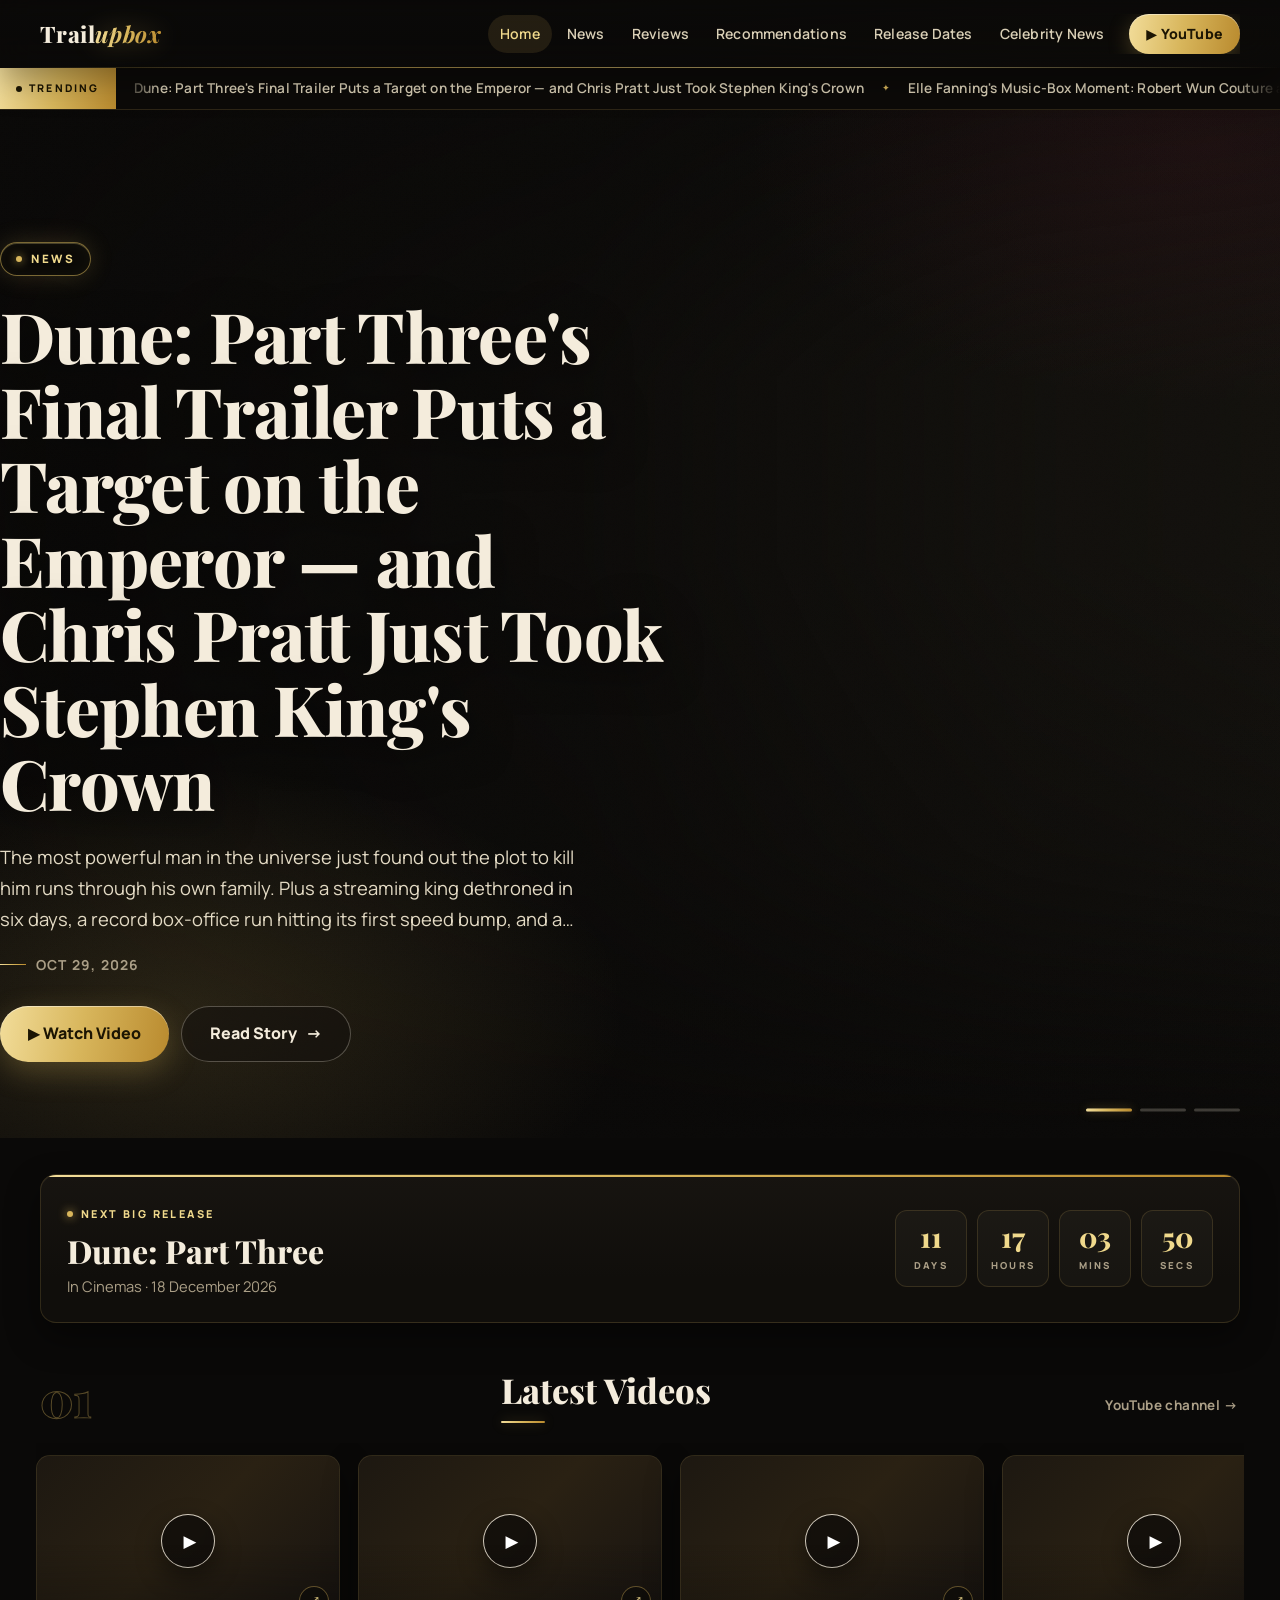
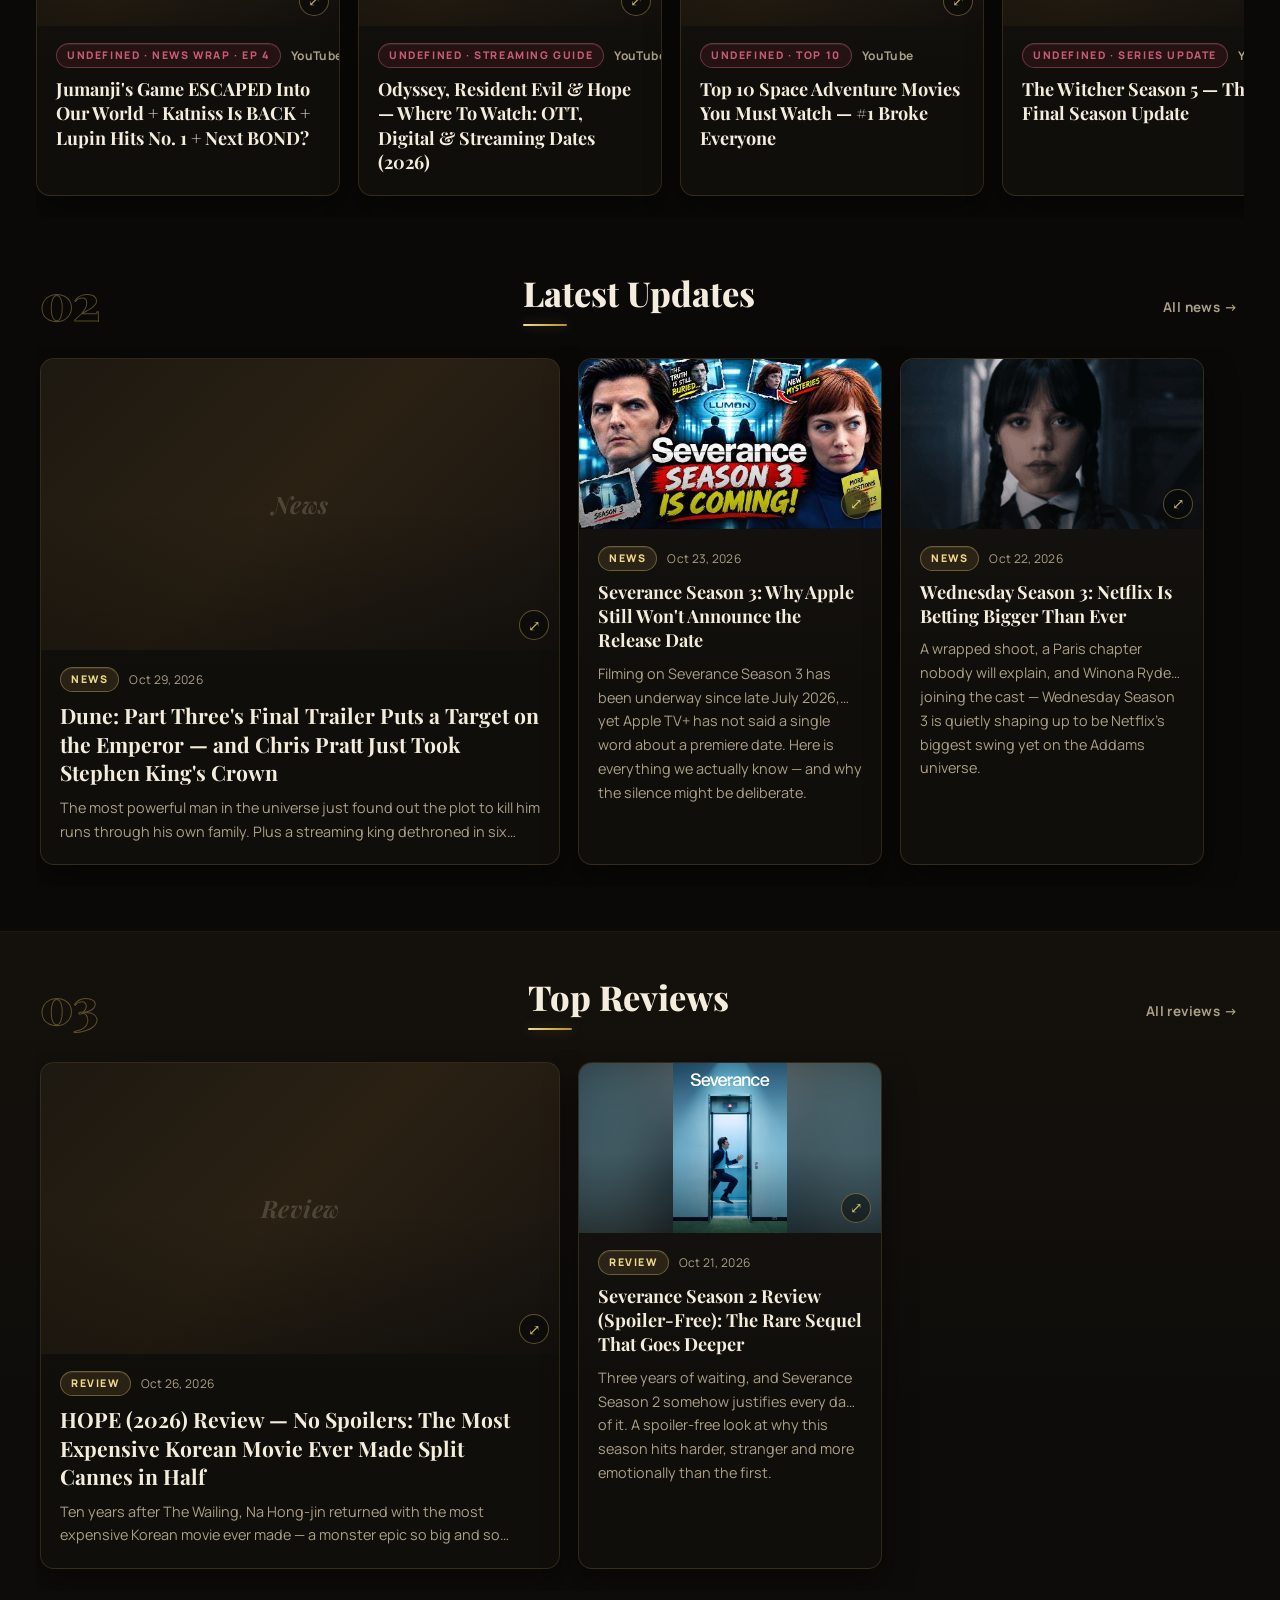
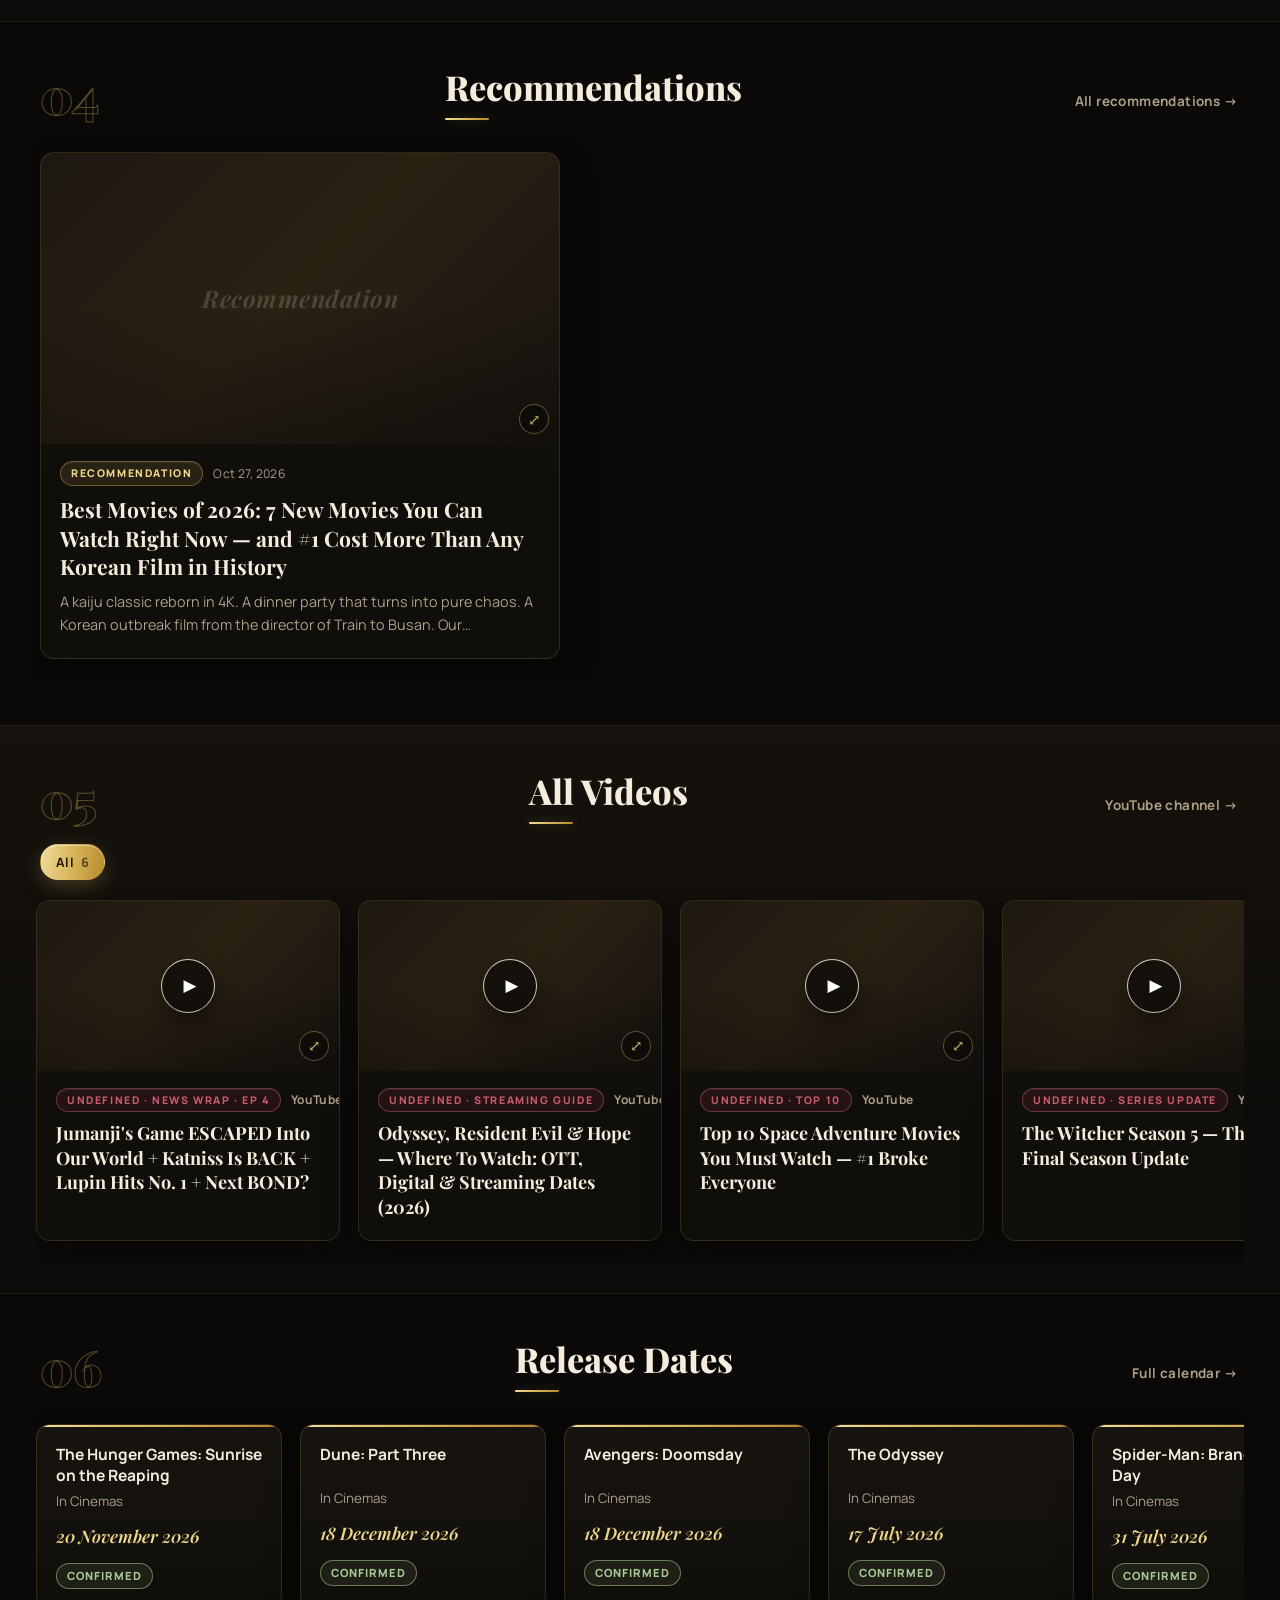
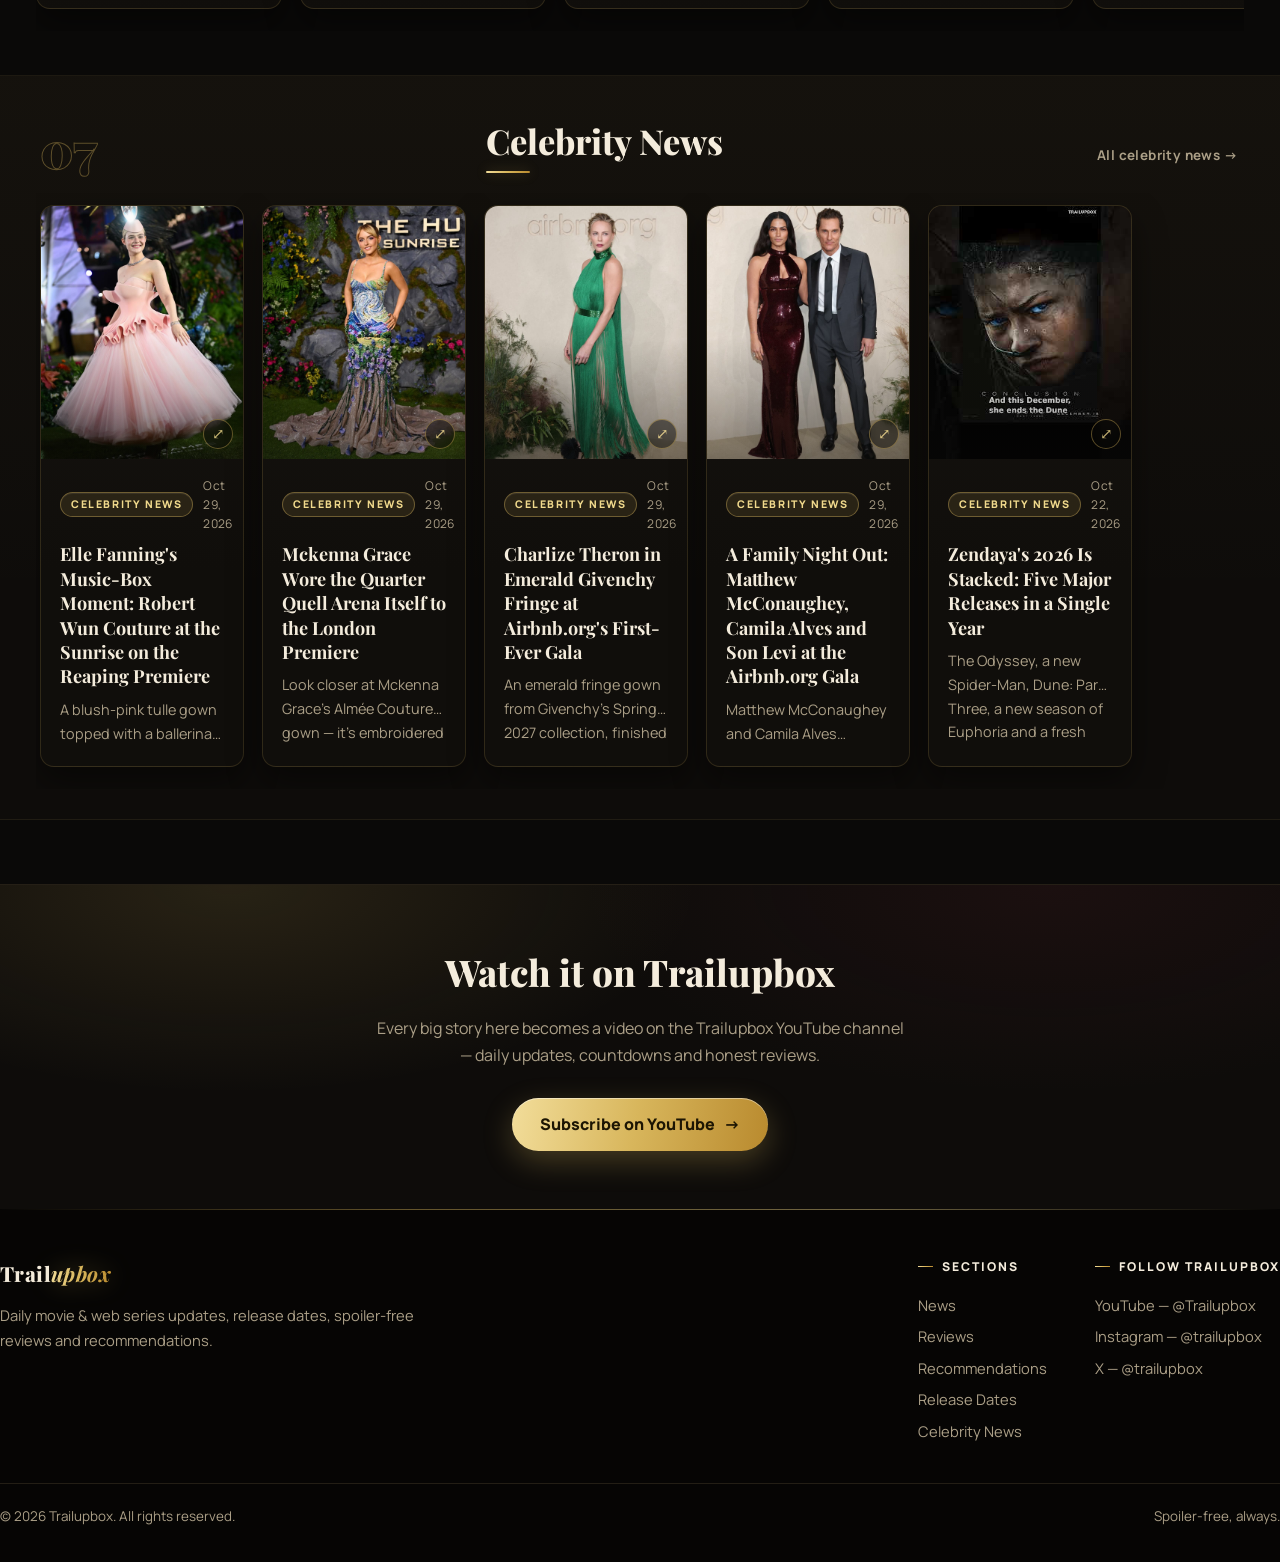
==== commit fef1d4fe: "Website v4 — full catalogue + hi-res imagery + flagship design" ====
--- a/index.html
+++ b/index.html
@@ -9,8 +9,9 @@
 <meta property="og:site_name" content="Trailupbox">
 <meta property="og:title" content="Trailupbox — Movie &amp; Web Series News, Release Dates, Reviews">
 <meta property="og:description" content="Daily movie & web series updates, release dates, spoiler-free reviews and recommendations.">
-<meta property="og:image" content="https://i.ytimg.com/vi/8Dx_xfStMIo/hqdefault.jpg">
+<meta property="og:image" content="https://trailupbox.pages.dev/assets/hires/dune-hero.jpg">
 <meta name="twitter:card" content="summary_large_image">
+<link rel="preload" as="image" href="assets/hires/dune-hero.jpg">
 <link rel="preconnect" href="https://fonts.googleapis.com">
 <link rel="preconnect" href="https://fonts.gstatic.com" crossorigin>
 <link href="https://fonts.googleapis.com/css2?family=Manrope:wght@400;600;700;800&family=Playfair+Display:ital,wght@0,700;0,800;0,900;1,600;1,700&display=swap" rel="stylesheet">
@@ -34,7 +35,15 @@
 </header>
 
 <main>
-  <!-- Full-bleed hero: featured story, filled from data/articles.js -->
+  <!-- Trending headlines ticker (filled from data/articles.js) -->
+  <div class="ticker" aria-label="Trending headlines">
+    <span class="ticker-tag">Trending</span>
+    <div class="ticker-view">
+      <div class="ticker-track" id="ticker-track"></div>
+    </div>
+  </div>
+
+  <!-- Cinematic showcase: three cover stories crossfade (app.js) -->
   <section class="hero" id="hero">
     <div class="hero-bg" id="hero-bg"></div>
     <div class="wrap hero-inner">
@@ -45,15 +54,36 @@
         <span class="hero-date" id="hero-date"></span>
         <div class="hero-actions">
           <a class="btn btn-accent" id="hero-watch" href="https://www.youtube.com/@Trailupbox" target="_blank" rel="noopener">&#9654; Watch Video</a>
-          <a class="btn btn-glass" id="hero-read" href="updates.html">Read Story</a>
-        </div>
-      </div>
-    </div>
-  </section>
-
-  <section class="row-section">
-    <div class="wrap">
-      <div class="section-head">
+          <a class="btn btn-glass" id="hero-read" href="updates.html">Read Story <span class="arr" aria-hidden="true">&rarr;</span></a>
+        </div>
+      </div>
+    </div>
+    <div class="hero-progress" id="hero-progress" role="group" aria-label="Cover stories"></div>
+  </section>
+
+  <!-- Next big release countdown (computed from RELEASE_DATES) -->
+  <section class="countdown-band" id="countdown-band" hidden>
+    <div class="wrap">
+      <div class="cd-panel">
+        <div class="cd-info">
+          <span class="cd-label" id="cd-label">Next Big Release</span>
+          <h3 class="cd-title" id="cd-title"></h3>
+          <span class="cd-meta" id="cd-meta"></span>
+        </div>
+        <div class="cd-clock" role="timer" aria-label="Countdown to the next big release">
+          <div class="cd-unit"><span class="cd-num" id="cd-d">--</span><span class="cd-cap">Days</span></div>
+          <div class="cd-unit"><span class="cd-num" id="cd-h">--</span><span class="cd-cap">Hours</span></div>
+          <div class="cd-unit"><span class="cd-num" id="cd-m">--</span><span class="cd-cap">Mins</span></div>
+          <div class="cd-unit"><span class="cd-num" id="cd-s">--</span><span class="cd-cap">Secs</span></div>
+        </div>
+      </div>
+    </div>
+  </section>
+
+  <section class="row-section">
+    <div class="wrap">
+      <div class="section-head">
+        <span class="sec-num" aria-hidden="true">01</span>
         <h2>Latest Videos</h2>
         <a href="https://www.youtube.com/@Trailupbox" target="_blank" rel="noopener">YouTube channel &rarr;</a>
       </div>
@@ -64,6 +94,7 @@
   <section class="row-section">
     <div class="wrap">
       <div class="section-head">
+        <span class="sec-num" aria-hidden="true">02</span>
         <h2>Latest Updates</h2>
         <a href="updates.html">All news &rarr;</a>
       </div>
@@ -71,9 +102,10 @@
     </div>
   </section>
 
-  <section class="row-section">
-    <div class="wrap">
-      <div class="section-head">
+  <section class="row-section alt">
+    <div class="wrap">
+      <div class="section-head">
+        <span class="sec-num" aria-hidden="true">03</span>
         <h2>Top Reviews</h2>
         <a href="reviews.html">All reviews &rarr;</a>
       </div>
@@ -84,6 +116,7 @@
   <section class="row-section">
     <div class="wrap">
       <div class="section-head">
+        <span class="sec-num" aria-hidden="true">04</span>
         <h2>Recommendations</h2>
         <a href="recommendations.html">All recommendations &rarr;</a>
       </div>
@@ -91,9 +124,22 @@
     </div>
   </section>
 
-  <section class="row-section">
-    <div class="wrap">
-      <div class="section-head">
+  <section class="row-section alt">
+    <div class="wrap">
+      <div class="section-head">
+        <span class="sec-num" aria-hidden="true">05</span>
+        <h2>All Videos</h2>
+        <a href="https://www.youtube.com/@Trailupbox" target="_blank" rel="noopener">YouTube channel &rarr;</a>
+      </div>
+      <div class="video-filters" id="video-filters" role="group" aria-label="Filter videos by series"></div>
+      <div class="row-track" id="all-videos-row"></div>
+    </div>
+  </section>
+
+  <section class="row-section">
+    <div class="wrap">
+      <div class="section-head">
+        <span class="sec-num" aria-hidden="true">06</span>
         <h2>Release Dates</h2>
         <a href="release-dates.html">Full calendar &rarr;</a>
       </div>
@@ -101,9 +147,10 @@
     </div>
   </section>
 
-  <section class="row-section">
-    <div class="wrap">
-      <div class="section-head">
+  <section class="row-section alt">
+    <div class="wrap">
+      <div class="section-head">
+        <span class="sec-num" aria-hidden="true">07</span>
         <h2>Celebrity News</h2>
         <a href="celebrity-news.html">All celebrity news &rarr;</a>
       </div>
@@ -115,7 +162,7 @@
     <div class="wrap cta-inner">
       <h2>Watch it on Trailupbox</h2>
       <p>Every big story here becomes a video on the Trailupbox YouTube channel — daily updates, countdowns and honest reviews.</p>
-      <a class="btn" href="https://www.youtube.com/@Trailupbox" target="_blank" rel="noopener">Subscribe on YouTube</a>
+      <a class="btn" href="https://www.youtube.com/@Trailupbox" target="_blank" rel="noopener">Subscribe on YouTube <span class="arr" aria-hidden="true">&rarr;</span></a>
     </div>
   </section>
 </main>
--- a/styles.css
+++ b/styles.css
@@ -700,3 +700,189 @@
   .rv-card { opacity: 1; transform: none; }
   .card::before { display: none; }
 }
+
+/* ============================================================
+   v4 FLAGSHIP LAYER — rotating showcase, trending ticker,
+   release countdown, catalogue filters, section choreography.
+   Same gold-elegance system; structure, not paint.
+   ============================================================ */
+
+/* ---------- Trending ticker ---------- */
+.ticker {
+  margin-top: var(--header-h);
+  height: 42px; display: flex; align-items: stretch;
+  background: #0c0a08; border-bottom: 1px solid var(--line-soft);
+  position: relative; z-index: 40;
+}
+.ticker-tag {
+  flex: none; display: flex; align-items: center; gap: 7px;
+  padding: 0 16px;
+  font-size: 0.66rem; font-weight: 800; letter-spacing: 2.2px; text-transform: uppercase;
+  color: #1c1503; background: var(--grad);
+}
+.ticker-tag::before {
+  content: ""; width: 6px; height: 6px; border-radius: 50%;
+  background: #1c1503; animation: pulse-dot 2.4s ease-in-out infinite;
+}
+.ticker-view {
+  flex: 1; overflow: hidden; display: flex; align-items: center;
+  -webkit-mask-image: linear-gradient(90deg, transparent, #000 4%, #000 96%, transparent);
+  mask-image: linear-gradient(90deg, transparent, #000 4%, #000 96%, transparent);
+}
+.ticker-track {
+  display: flex; align-items: center; white-space: nowrap;
+  animation: ticker-move 60s linear infinite; will-change: transform;
+}
+.ticker:hover .ticker-track { animation-play-state: paused; }
+@keyframes ticker-move { to { transform: translateX(-50%); } }
+.ticker-item {
+  color: #d9cfb6; font-size: 0.85rem; font-weight: 600; letter-spacing: 0.2px;
+  padding: 0 18px; transition: color 0.25s;
+}
+.ticker-item:hover { color: var(--gold-2); }
+.ticker-sep { color: var(--gold); font-size: 0.58rem; flex: none; }
+@media (max-width: 480px) {
+  .ticker-tag { padding: 0 10px; letter-spacing: 1.4px; }
+  .ticker-item { font-size: 0.8rem; padding: 0 13px; }
+}
+
+/* ---------- Hero showcase (slides replace the single backdrop) ---------- */
+body[data-page="home"] .hero {
+  min-height: calc(100vh - var(--header-h) - 42px);
+  min-height: calc(100svh - var(--header-h) - 42px);
+}
+.hero-bg { animation: none; }
+.hero-slide {
+  position: absolute; inset: -3%;
+  background-size: cover; background-position: center 20%;
+  background-color: var(--panel);
+  opacity: 0; transition: opacity 1.15s ease;
+  animation: hero-drift 30s ease-in-out infinite alternate;
+  pointer-events: none;
+}
+.hero-slide.active { opacity: 1; animation: hero-drift 30s ease-in-out infinite alternate, hero-fade 1.2s ease both; }
+.hero-content { transition: opacity 0.19s ease, transform 0.19s ease; }
+.hero-content.swap { opacity: 0; transform: translateY(10px); }
+.hero-progress {
+  position: absolute; right: 20px; bottom: 20px; z-index: 6;
+  display: flex; gap: 8px;
+}
+@media (min-width: 900px) { .hero-progress { right: 40px; } }
+.hp-seg {
+  position: relative; width: 46px; height: 16px; padding: 0;
+  background: none; border: 0; cursor: pointer;
+}
+.hp-seg::before {
+  content: ""; position: absolute; left: 0; right: 0; top: 50%;
+  height: 3px; transform: translateY(-50%);
+  background: rgba(244, 236, 220, 0.22); border-radius: 2px;
+}
+.hp-fill {
+  position: absolute; left: 0; top: 50%; z-index: 1;
+  height: 3px; width: 0; transform: translateY(-50%);
+  background: var(--grad); border-radius: 2px;
+  box-shadow: 0 0 10px var(--glow);
+}
+.hp-seg.done .hp-fill { width: 100%; }
+.hp-seg.active .hp-fill { animation: hp-fill 6s linear forwards; }
+@keyframes hp-fill { from { width: 0; } to { width: 100%; } }
+.hero-paused .hp-fill { animation-play-state: paused; }
+
+/* ---------- Next-release countdown ---------- */
+.countdown-band { padding: 36px 0 2px; }
+.countdown-band[hidden] { display: none; }
+.cd-panel {
+  position: relative; overflow: hidden;
+  display: flex; flex-wrap: wrap; align-items: center; justify-content: space-between;
+  gap: 20px 28px;
+  border: 1px solid var(--line-soft); border-radius: 16px;
+  padding: 24px 26px;
+  background: linear-gradient(180deg, #171410 0%, #100e0b 70%);
+  box-shadow: inset 0 1px 0 rgba(244, 236, 220, 0.05), var(--shadow-card);
+}
+.cd-panel::before {
+  content: ""; position: absolute; top: 0; left: 0; right: 0; height: 2px; background: var(--grad);
+}
+.cd-label {
+  display: inline-flex; align-items: center; gap: 8px;
+  font-size: 0.68rem; font-weight: 800; letter-spacing: 2.4px; text-transform: uppercase;
+  color: var(--gold-2);
+}
+.cd-label::before {
+  content: ""; width: 6px; height: 6px; border-radius: 50%;
+  background: var(--gold); box-shadow: 0 0 10px var(--gold);
+  animation: pulse-dot 2.4s ease-in-out infinite;
+}
+.cd-title {
+  font-family: var(--serif); font-weight: 800;
+  font-size: clamp(1.45rem, 3.2vw, 2rem); line-height: 1.15; margin-top: 9px;
+}
+.cd-meta { color: var(--muted); font-size: 0.92rem; display: block; margin-top: 5px; }
+.cd-clock { display: flex; gap: 10px; }
+.cd-unit {
+  min-width: 72px; text-align: center;
+  border: 1px solid var(--line-soft); border-radius: 12px;
+  padding: 11px 8px 9px; background: rgba(244, 236, 220, 0.03);
+}
+.cd-num {
+  display: block; font-family: var(--serif); font-weight: 800;
+  font-size: 1.75rem; line-height: 1.05; color: var(--gold-2);
+  font-variant-numeric: tabular-nums;
+}
+.cd-cap {
+  font-size: 0.6rem; font-weight: 800; letter-spacing: 2.2px;
+  text-transform: uppercase; color: var(--muted);
+}
+@media (max-width: 480px) {
+  .cd-panel { padding: 20px; }
+  .cd-unit { min-width: 62px; }
+  .cd-num { font-size: 1.45rem; }
+}
+
+/* ---------- Section choreography: alternating bands + numerals ---------- */
+.row-section.alt {
+  background:
+    linear-gradient(180deg, rgba(216, 182, 92, 0.03), rgba(216, 182, 92, 0) 72%),
+    var(--bg-2);
+  border-top: 1px solid rgba(43, 37, 25, 0.55);
+  border-bottom: 1px solid rgba(43, 37, 25, 0.55);
+  margin-top: 34px; padding-bottom: 30px;
+}
+.sec-num {
+  font-family: var(--serif); font-weight: 900;
+  font-size: clamp(2rem, 4.2vw, 3.1rem); line-height: 0.85;
+  color: transparent; -webkit-text-stroke: 1px rgba(216, 182, 92, 0.38);
+  margin-right: 16px; flex: none; align-self: center;
+  user-select: none;
+}
+@media (max-width: 480px) { .sec-num { font-size: 1.7rem; margin-right: 11px; } }
+
+/* ---------- All Videos: series filter chips ---------- */
+.video-filters { display: flex; flex-wrap: wrap; gap: 8px; margin: 0 0 8px; }
+.vf-btn {
+  font-family: var(--sans); font-size: 0.8rem; font-weight: 700; letter-spacing: 0.4px;
+  color: #d9cfb6; background: rgba(244, 236, 220, 0.04);
+  border: 1px solid var(--line); border-radius: 999px;
+  padding: 8px 15px; cursor: pointer;
+  transition: color 0.25s, border-color 0.25s, background 0.25s, box-shadow 0.25s, transform 0.15s var(--ease);
+}
+.vf-btn:hover { border-color: rgba(216, 182, 92, 0.55); color: var(--gold-2); }
+.vf-btn.active {
+  background: var(--grad); color: #1c1503; border-color: transparent;
+  box-shadow: 0 6px 20px rgba(216, 182, 92, 0.25), inset 0 1px 0 rgba(255, 255, 255, 0.4);
+}
+.vf-btn:active { transform: scale(0.96); }
+.vf-n { opacity: 0.62; font-weight: 800; margin-left: 3px; }
+
+/* ---------- Flagship buttons: sliding arrows ---------- */
+.btn .arr { display: inline-block; transition: transform 0.3s var(--ease); }
+.btn:hover .arr { transform: translateX(4px); }
+
+/* ---------- Reduced motion: v4 systems settle ---------- */
+@media (prefers-reduced-motion: reduce) {
+  .ticker-track { animation: none; }
+  .hero-slide { animation: none; transition: none; }
+  .hero-slide.active { animation: none; }
+  .hp-fill { animation: none; }
+  .hero-content { transition: none; }
+}
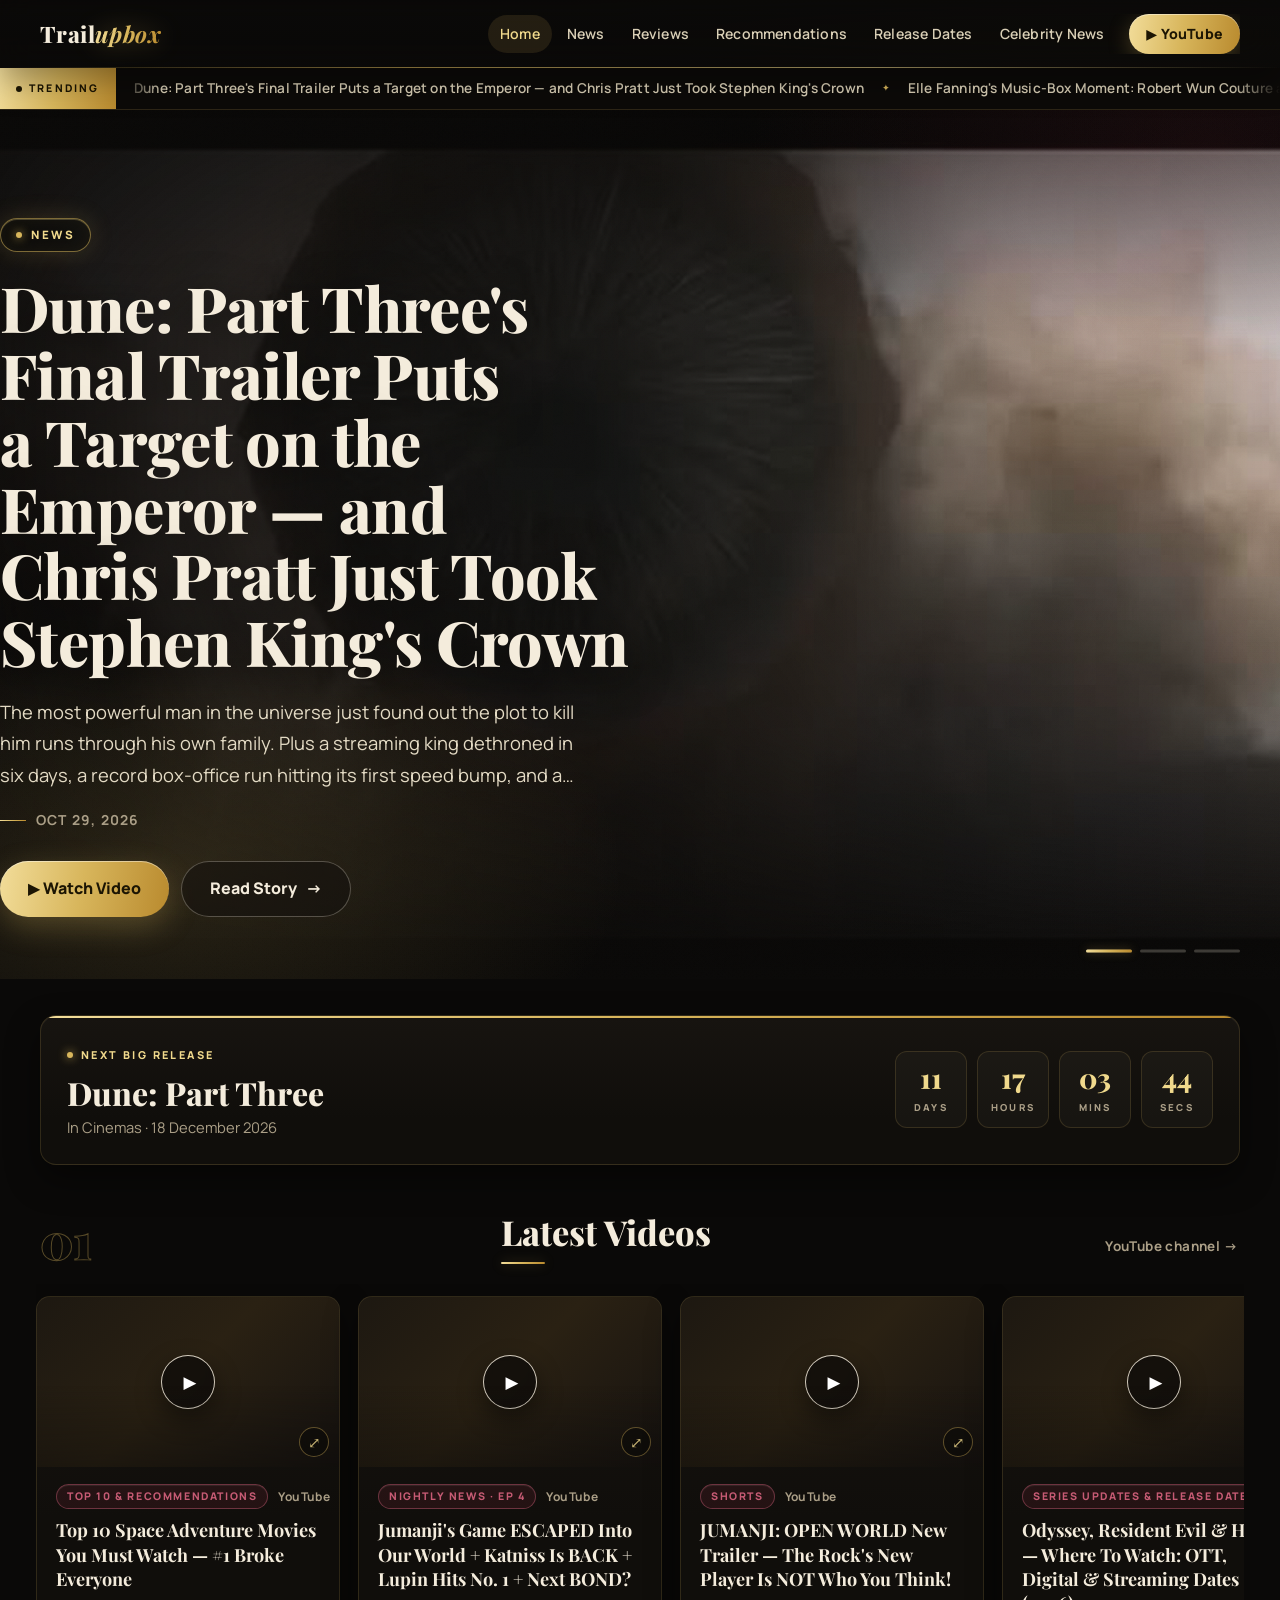
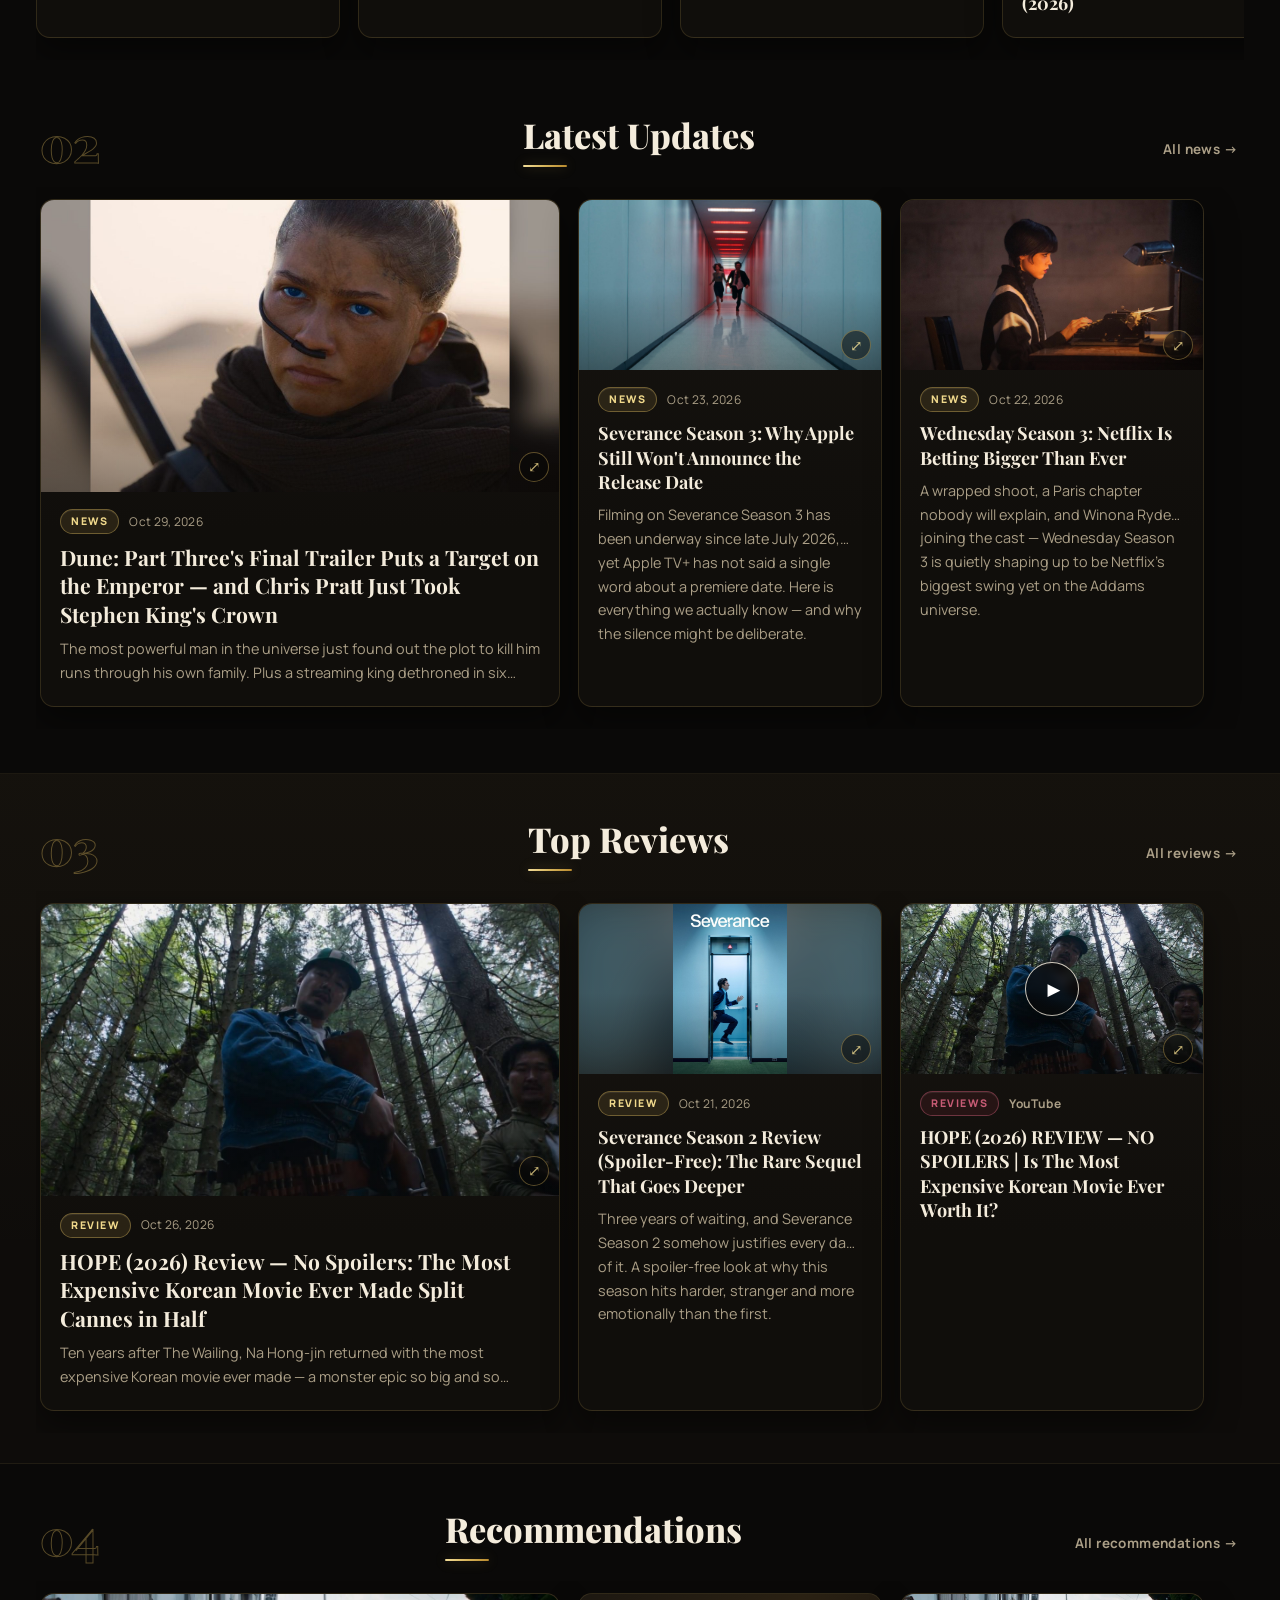
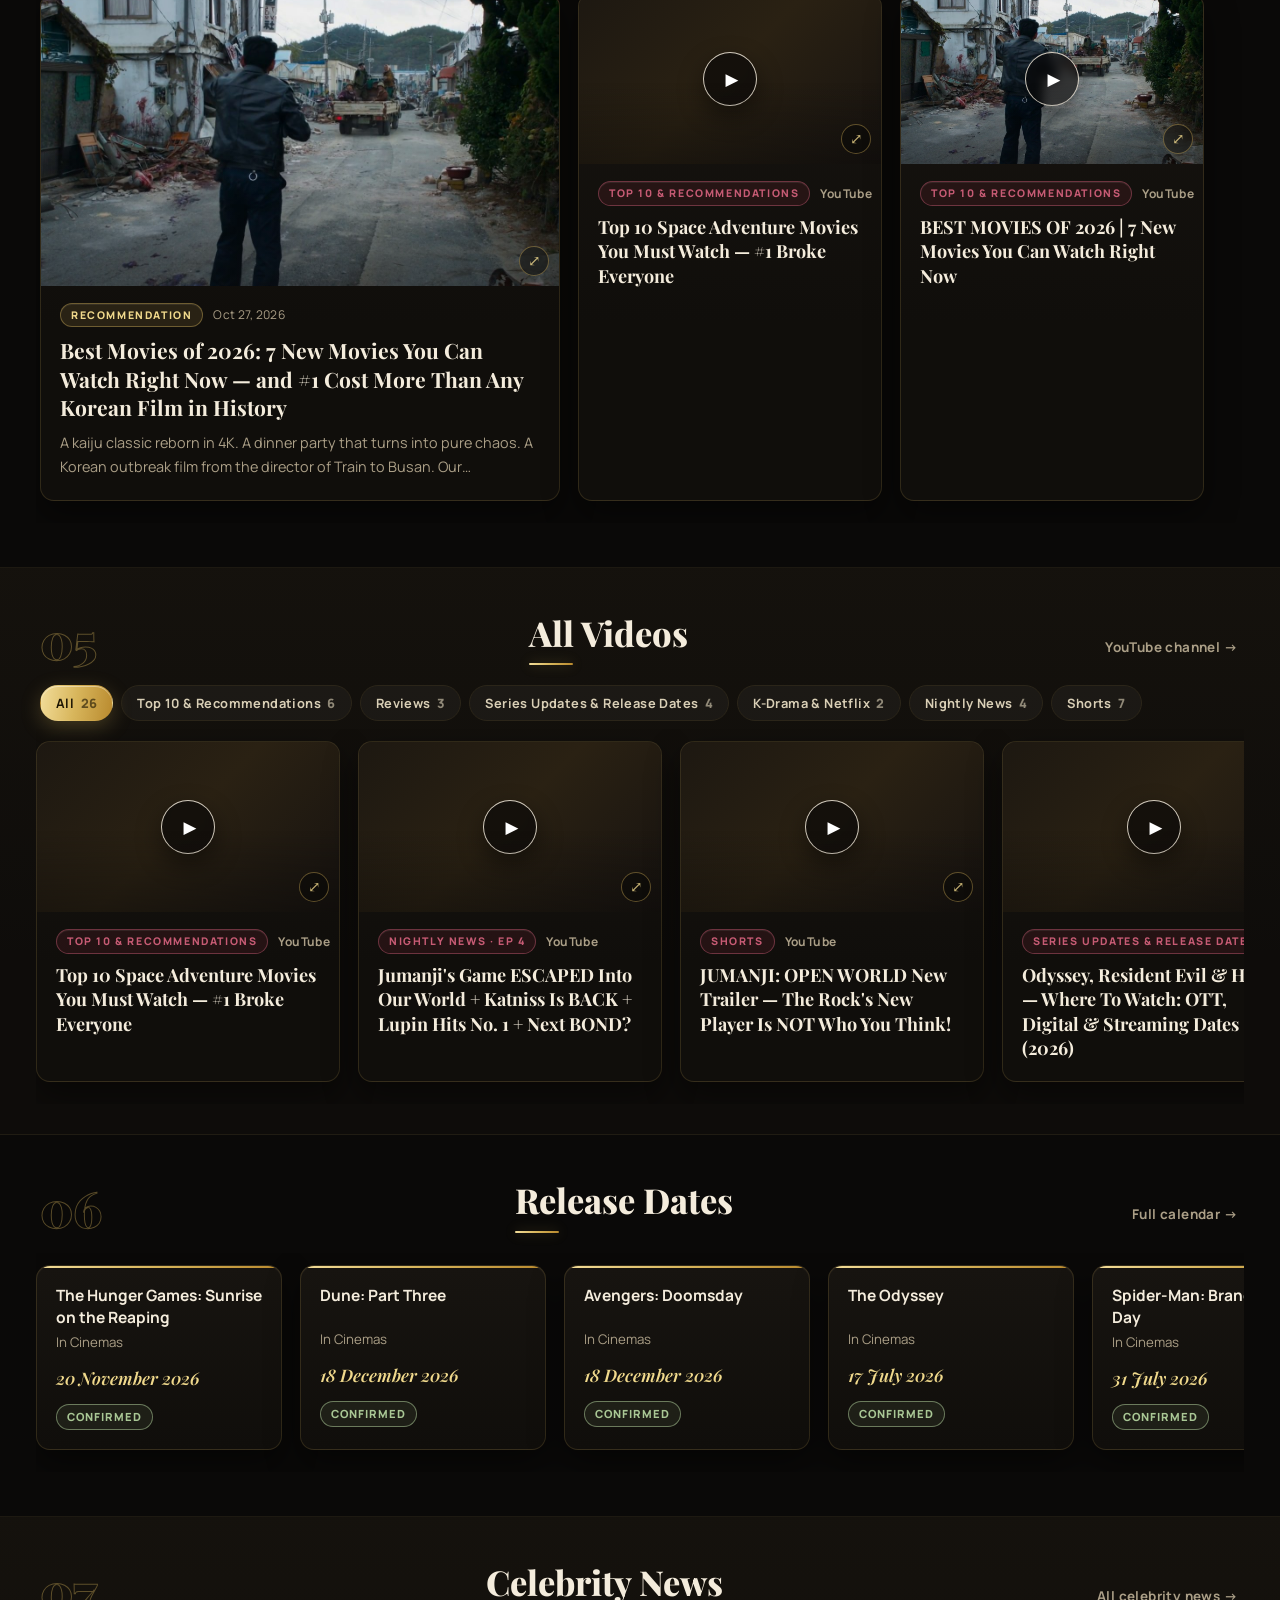
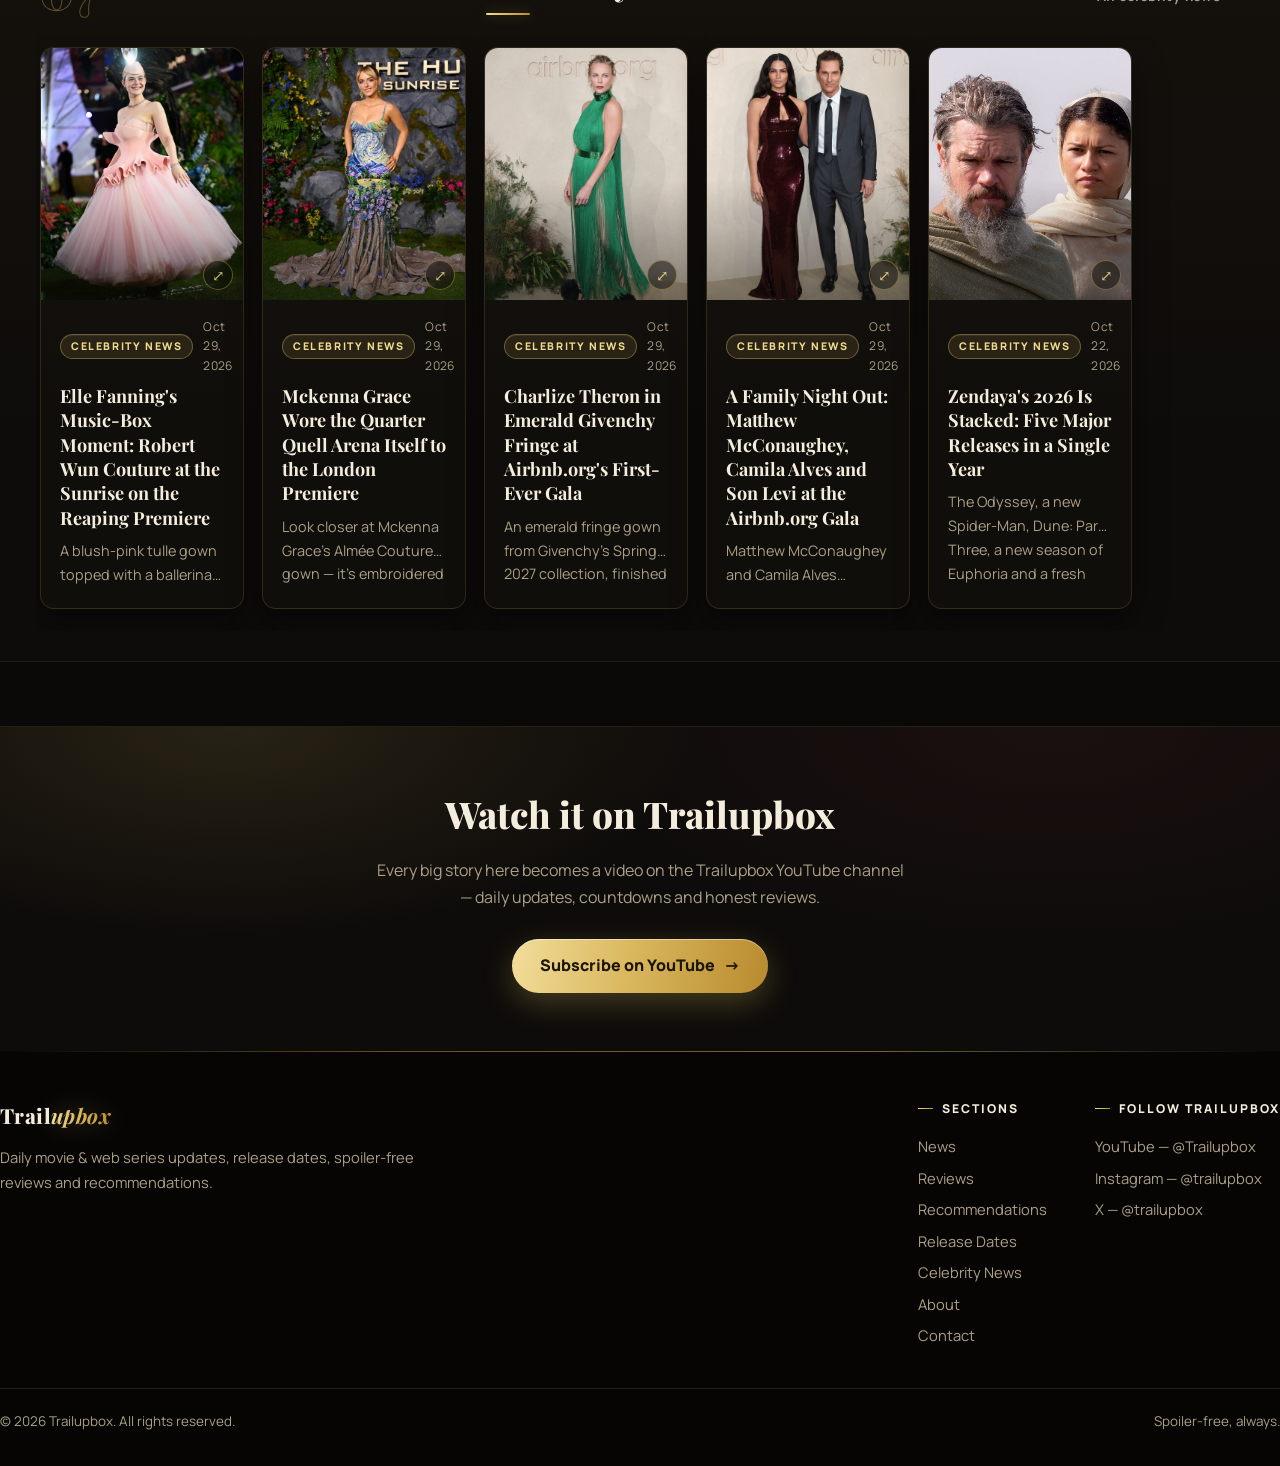
==== commit 600af93f: "SEO + indexing + section unification" ====
--- a/index.html
+++ b/index.html
@@ -3,19 +3,59 @@
 <head>
 <meta charset="UTF-8">
 <meta name="viewport" content="width=device-width, initial-scale=1.0">
+<!-- GSC-VERIFY -->
 <title>Trailupbox — Movie &amp; Web Series News, Release Dates, Reviews</title>
-<meta name="description" content="Daily movie & web series updates, release dates, spoiler-free reviews and recommendations.">
+<meta name="description" content="Trailupbox is your daily briefing on movies and web series — confirmed release dates, spoiler-free reviews, watch-next recommendations and celebrity news, with a video for every big story on the Trailupbox YouTube channel.">
+<link rel="canonical" href="https://trailupbox.pages.dev/">
+<meta name="robots" content="index, follow, max-image-preview:large, max-snippet:-1, max-video-preview:-1">
+<meta name="theme-color" content="#0a0908">
 <meta property="og:type" content="website">
 <meta property="og:site_name" content="Trailupbox">
+<meta property="og:url" content="https://trailupbox.pages.dev/">
 <meta property="og:title" content="Trailupbox — Movie &amp; Web Series News, Release Dates, Reviews">
-<meta property="og:description" content="Daily movie & web series updates, release dates, spoiler-free reviews and recommendations.">
+<meta property="og:description" content="Trailupbox is your daily briefing on movies and web series — confirmed release dates, spoiler-free reviews, watch-next recommendations and celebrity news, with a video for every big story on the Trailupbox YouTube channel.">
 <meta property="og:image" content="https://trailupbox.pages.dev/assets/hires/dune-hero.jpg">
+<meta name="twitter:site" content="@trailupbox">
+<meta name="twitter:title" content="Trailupbox — Movie &amp; Web Series News, Release Dates, Reviews">
+<meta name="twitter:description" content="Trailupbox is your daily briefing on movies and web series — confirmed release dates, spoiler-free reviews, watch-next recommendations and celebrity news, with a video for every big story on the Trailupbox YouTube channel.">
+<meta name="twitter:image" content="https://trailupbox.pages.dev/assets/hires/dune-hero.jpg">
+<link rel="alternate" type="application/rss+xml" title="Trailupbox — Latest Stories" href="feed.xml">
 <meta name="twitter:card" content="summary_large_image">
 <link rel="preload" as="image" href="assets/hires/dune-hero.jpg">
 <link rel="preconnect" href="https://fonts.googleapis.com">
 <link rel="preconnect" href="https://fonts.gstatic.com" crossorigin>
 <link href="https://fonts.googleapis.com/css2?family=Manrope:wght@400;600;700;800&family=Playfair+Display:ital,wght@0,700;0,800;0,900;1,600;1,700&display=swap" rel="stylesheet">
 <link rel="stylesheet" href="styles.css">
+<script type="application/ld+json">
+{
+  "@context": "https://schema.org",
+  "@graph": [
+    {
+      "@type": "WebSite",
+      "@id": "https://trailupbox.pages.dev/#website",
+      "url": "https://trailupbox.pages.dev/",
+      "name": "Trailupbox",
+      "description": "Daily movie & web series updates, release dates, spoiler-free reviews and recommendations.",
+      "inLanguage": "en",
+      "publisher": { "@id": "https://trailupbox.pages.dev/#organization" }
+    },
+    {
+      "@type": "Organization",
+      "@id": "https://trailupbox.pages.dev/#organization",
+      "name": "Trailupbox",
+      "url": "https://trailupbox.pages.dev/",
+      "description": "Daily movie & web series updates, release dates, spoiler-free reviews and recommendations.",
+      "email": "movieregisterenglish@gmail.com",
+      "sameAs": [
+        "https://www.youtube.com/@Trailupbox",
+        "https://www.instagram.com/trailupbox",
+        "https://x.com/trailupbox",
+        "https://in.pinterest.com/trailupbox/"
+      ]
+    }
+  ]
+}
+</script>
 </head>
 <body data-page="home">
 
@@ -182,6 +222,8 @@
           <a href="recommendations.html">Recommendations</a>
           <a href="release-dates.html">Release Dates</a>
           <a href="celebrity-news.html">Celebrity News</a>
+          <a href="about.html">About</a>
+          <a href="contact.html">Contact</a>
         </div>
         <div class="footer-col">
           <h4>Follow Trailupbox</h4>
--- a/styles.css
+++ b/styles.css
@@ -151,7 +151,7 @@
   opacity: 0.045; mix-blend-mode: overlay;
   background-image: url("data:image/svg+xml,%3Csvg xmlns='http://www.w3.org/2000/svg' width='140' height='140'%3E%3Cfilter id='n'%3E%3CfeTurbulence type='fractalNoise' baseFrequency='0.9' numOctaves='2'/%3E%3C/filter%3E%3Crect width='140' height='140' filter='url(%23n)' opacity='0.6'/%3E%3C/svg%3E");
 }
-.hero-inner { width: 100%; padding: 132px 0 76px; }
+.hero-inner { width: 100%; padding: 108px 0 62px; }
 .hero-content { max-width: 680px; }
 .hero-content > * { animation: rise 0.9s var(--ease) both; }
 .hero-content > *:nth-child(2) { animation-delay: 0.09s; }
@@ -180,7 +180,7 @@
 @keyframes pulse-dot { 0%, 100% { opacity: 1; } 50% { opacity: 0.3; } }
 .hero h1 {
   font-family: var(--serif);
-  font-size: clamp(2.35rem, 6vw, 4.35rem); line-height: 1.07; font-weight: 800;
+  font-size: clamp(2.35rem, 6vw, 3.9rem); line-height: 1.07; font-weight: 800;
   letter-spacing: -0.01em; text-wrap: balance;
   text-shadow: 0 8px 40px rgba(0, 0, 0, 0.7);
 }
@@ -486,6 +486,46 @@
 }
 .tag:hover { color: var(--text); border-color: rgba(216, 182, 92, 0.5); }
 
+/* ---------- Questions (FAQ) ---------- */
+.page-head .page-q {
+  color: var(--gold-2); font-family: var(--serif); font-style: italic;
+  font-size: 1.13rem; margin-top: 12px;
+}
+.faq-block { margin-top: 44px; }
+.faq-title {
+  font-family: var(--serif);
+  font-size: 1.5rem; font-weight: 800; line-height: 1.3;
+  margin: 0 0 8px;
+}
+.faq-title::after {
+  content: ""; display: block; width: 36px; height: 2px;
+  background: var(--grad); margin-top: 9px; box-shadow: 0 0 10px var(--glow);
+}
+.faq-item { border-bottom: 1px solid var(--line-soft); }
+.faq-item:first-of-type { border-top: 1px solid var(--line-soft); }
+.faq-block .faq-item:first-of-type { border-top: none; }
+.faq-item summary {
+  cursor: pointer; list-style: none;
+  padding: 15px 30px 15px 2px; position: relative;
+  font-weight: 700; font-size: 1.0rem; line-height: 1.5; color: var(--text);
+  transition: color 0.25s;
+}
+.faq-item summary::-webkit-details-marker { display: none; }
+.faq-item summary::after {
+  content: "+"; position: absolute; right: 4px; top: 50%;
+  transform: translateY(-50%);
+  color: var(--gold); font-size: 1.25rem; font-weight: 400; line-height: 1;
+  transition: transform 0.25s var(--ease-out);
+}
+.faq-item[open] summary { color: var(--gold-2); }
+.faq-item[open] summary::after { transform: translateY(-50%) rotate(45deg); }
+.faq-item summary:hover { color: var(--gold-2); }
+.faq-item p {
+  margin: 0; padding: 0 30px 17px 2px;
+  color: #d9cfb4; font-size: 0.99rem; line-height: 1.75;
+}
+.faq-list { max-width: 860px; }
+
 /* ---------- CTA + footer ---------- */
 .cta-band {
   margin: 64px 0 0; border-top: 1px solid rgba(43, 37, 25, 0.8);
@@ -598,8 +638,8 @@
   .row-track .card-portrait { flex-basis: 160px; }
   .row-track .card-wide { flex-basis: 84vw; }
   .date-chip { flex-basis: 220px; }
-  .hero-inner { padding: 112px 0 60px; }
-  .hero h1 { font-size: clamp(2.15rem, 10.5vw, 2.6rem); }
+  .hero-inner { padding: 92px 0 50px; }
+  .hero h1 { font-size: clamp(2.15rem, 10.5vw, 2.45rem); }
   .hero-actions .btn { padding: 12px 22px; font-size: 0.95rem; }
   .footer-nav { gap: 30px; }
   .article-wrap { padding-top: 32px; }
@@ -736,6 +776,10 @@
 .ticker:hover .ticker-track { animation-play-state: paused; }
 @keyframes ticker-move { to { transform: translateX(-50%); } }
 .ticker-item {
+  /* flex:none is load-bearing: if items could shrink, the two
+     duplicated halves would differ in width and the -50% loop
+     seam would jump once per cycle. Fixed widths = a true glide. */
+  flex: none;
   color: #d9cfb6; font-size: 0.85rem; font-weight: 600; letter-spacing: 0.2px;
   padding: 0 18px; transition: color 0.25s;
 }
@@ -747,22 +791,43 @@
 }
 
 /* ---------- Hero showcase (slides replace the single backdrop) ---------- */
+/* Size: grand but capped — 92svh of footprint on desktop… */
 body[data-page="home"] .hero {
-  min-height: calc(100vh - var(--header-h) - 42px);
-  min-height: calc(100svh - var(--header-h) - 42px);
+  min-height: calc(92vh - var(--header-h) - 42px);
+  min-height: calc(92svh - var(--header-h) - 42px);
+}
+/* …and ~82svh on phones, so the next section peeks above the fold */
+@media (max-width: 720px) {
+  body[data-page="home"] .hero {
+    min-height: calc(82vh - var(--header-h) - 42px);
+    min-height: calc(82svh - var(--header-h) - 42px);
+  }
 }
 .hero-bg { animation: none; }
+/* Smoothness rules (owner: rotation "smooth kam hai"):
+   - opacity is driven by ONE mechanism only — the transition.
+     (v4 stacked a hero-fade restart animation on top of it, and
+     the two fought every 6s: that was the hitch.)
+   - the slow drift transform runs ONLY on the visible slide, so
+     the phone GPU composites one moving layer, not three;
+   - will-change keeps the active layers on their own planes;
+   - transform/opacity only — nothing here can trigger layout. */
 .hero-slide {
   position: absolute; inset: -3%;
   background-size: cover; background-position: center 20%;
   background-color: var(--panel);
-  opacity: 0; transition: opacity 1.15s ease;
-  animation: hero-drift 30s ease-in-out infinite alternate;
+  opacity: 0; transition: opacity 1.4s var(--ease);
+  will-change: opacity, transform;
   pointer-events: none;
 }
-.hero-slide.active { opacity: 1; animation: hero-drift 30s ease-in-out infinite alternate, hero-fade 1.2s ease both; }
-.hero-content { transition: opacity 0.19s ease, transform 0.19s ease; }
-.hero-content.swap { opacity: 0; transform: translateY(10px); }
+.hero-slide.active {
+  opacity: 1;
+  animation: hero-drift 36s ease-in-out infinite alternate;
+}
+/* Content swap: a long gentle dip matched to the 450ms JS swap —
+   a crossfade, not a blink. */
+.hero-content { transition: opacity 0.45s var(--ease), transform 0.45s var(--ease); will-change: opacity, transform; }
+.hero-content.swap { opacity: 0; transform: translateY(8px); }
 .hero-progress {
   position: absolute; right: 20px; bottom: 20px; z-index: 6;
   display: flex; gap: 8px;
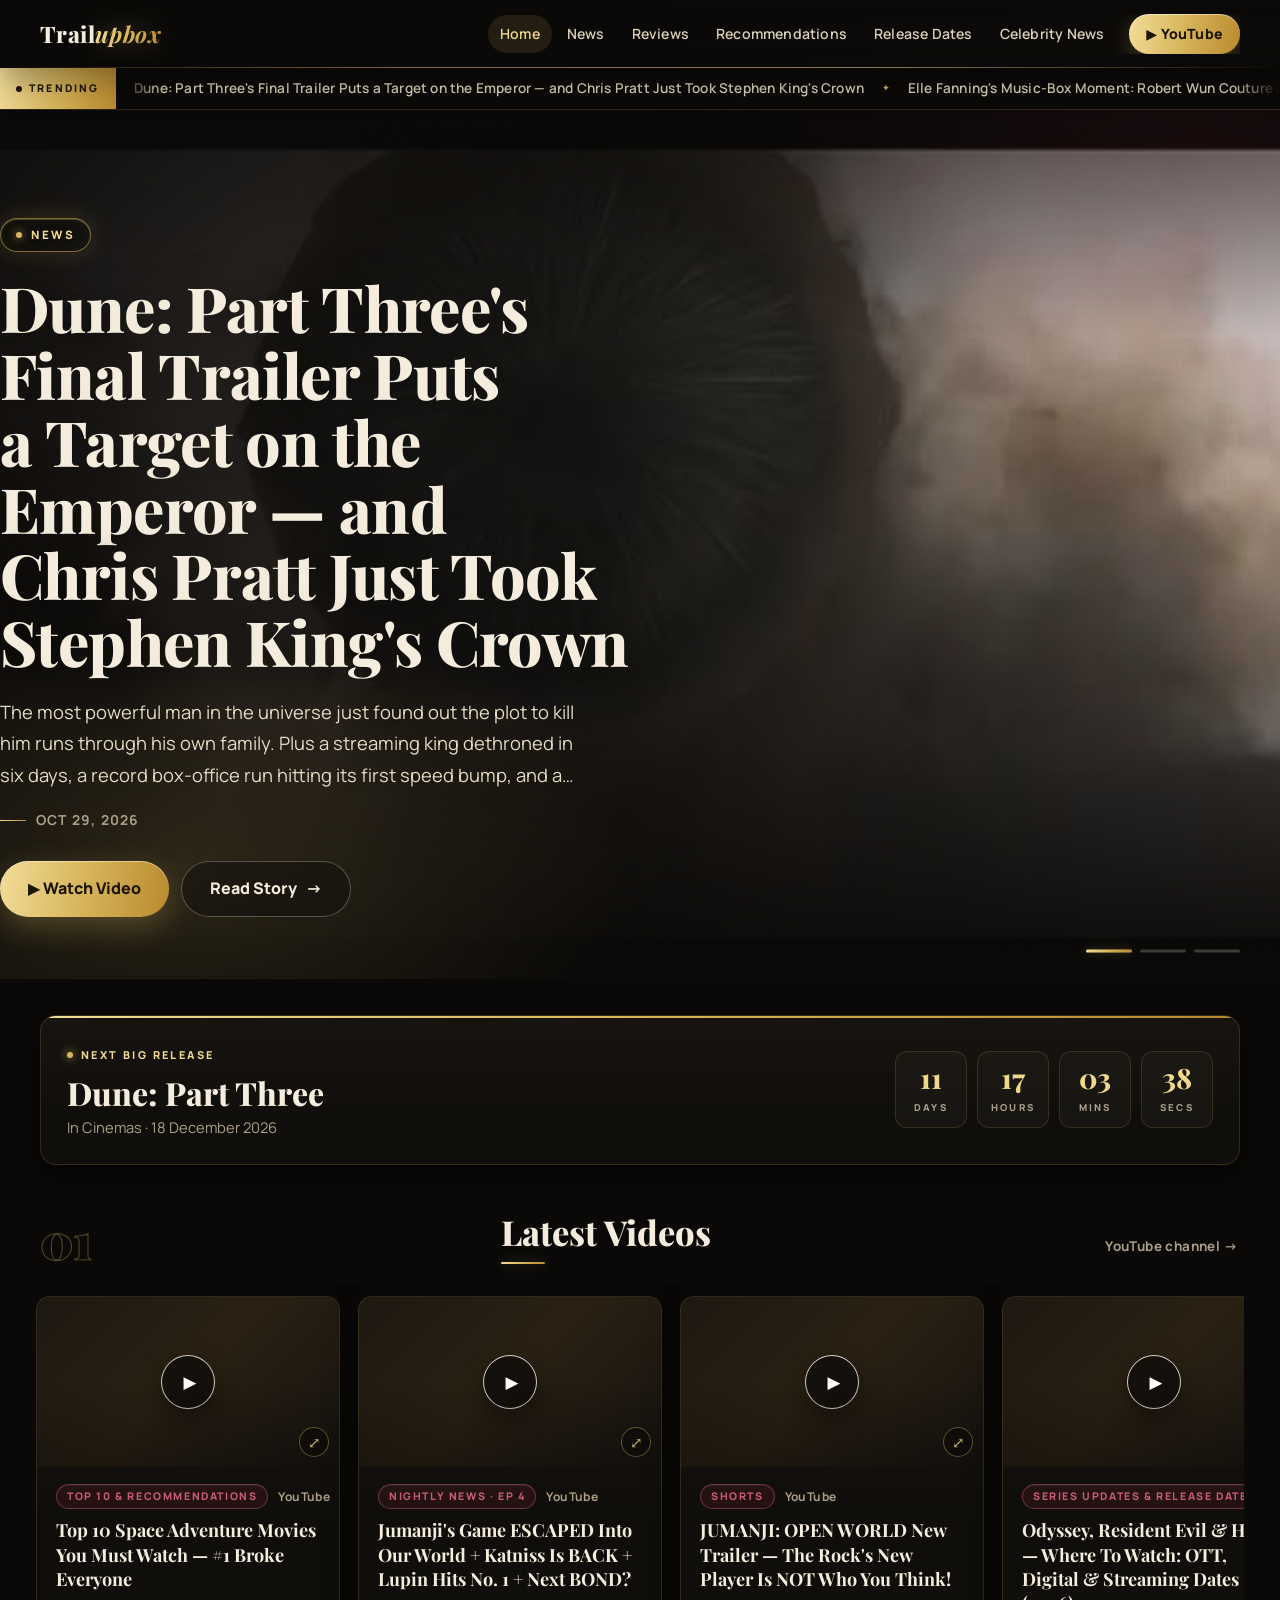
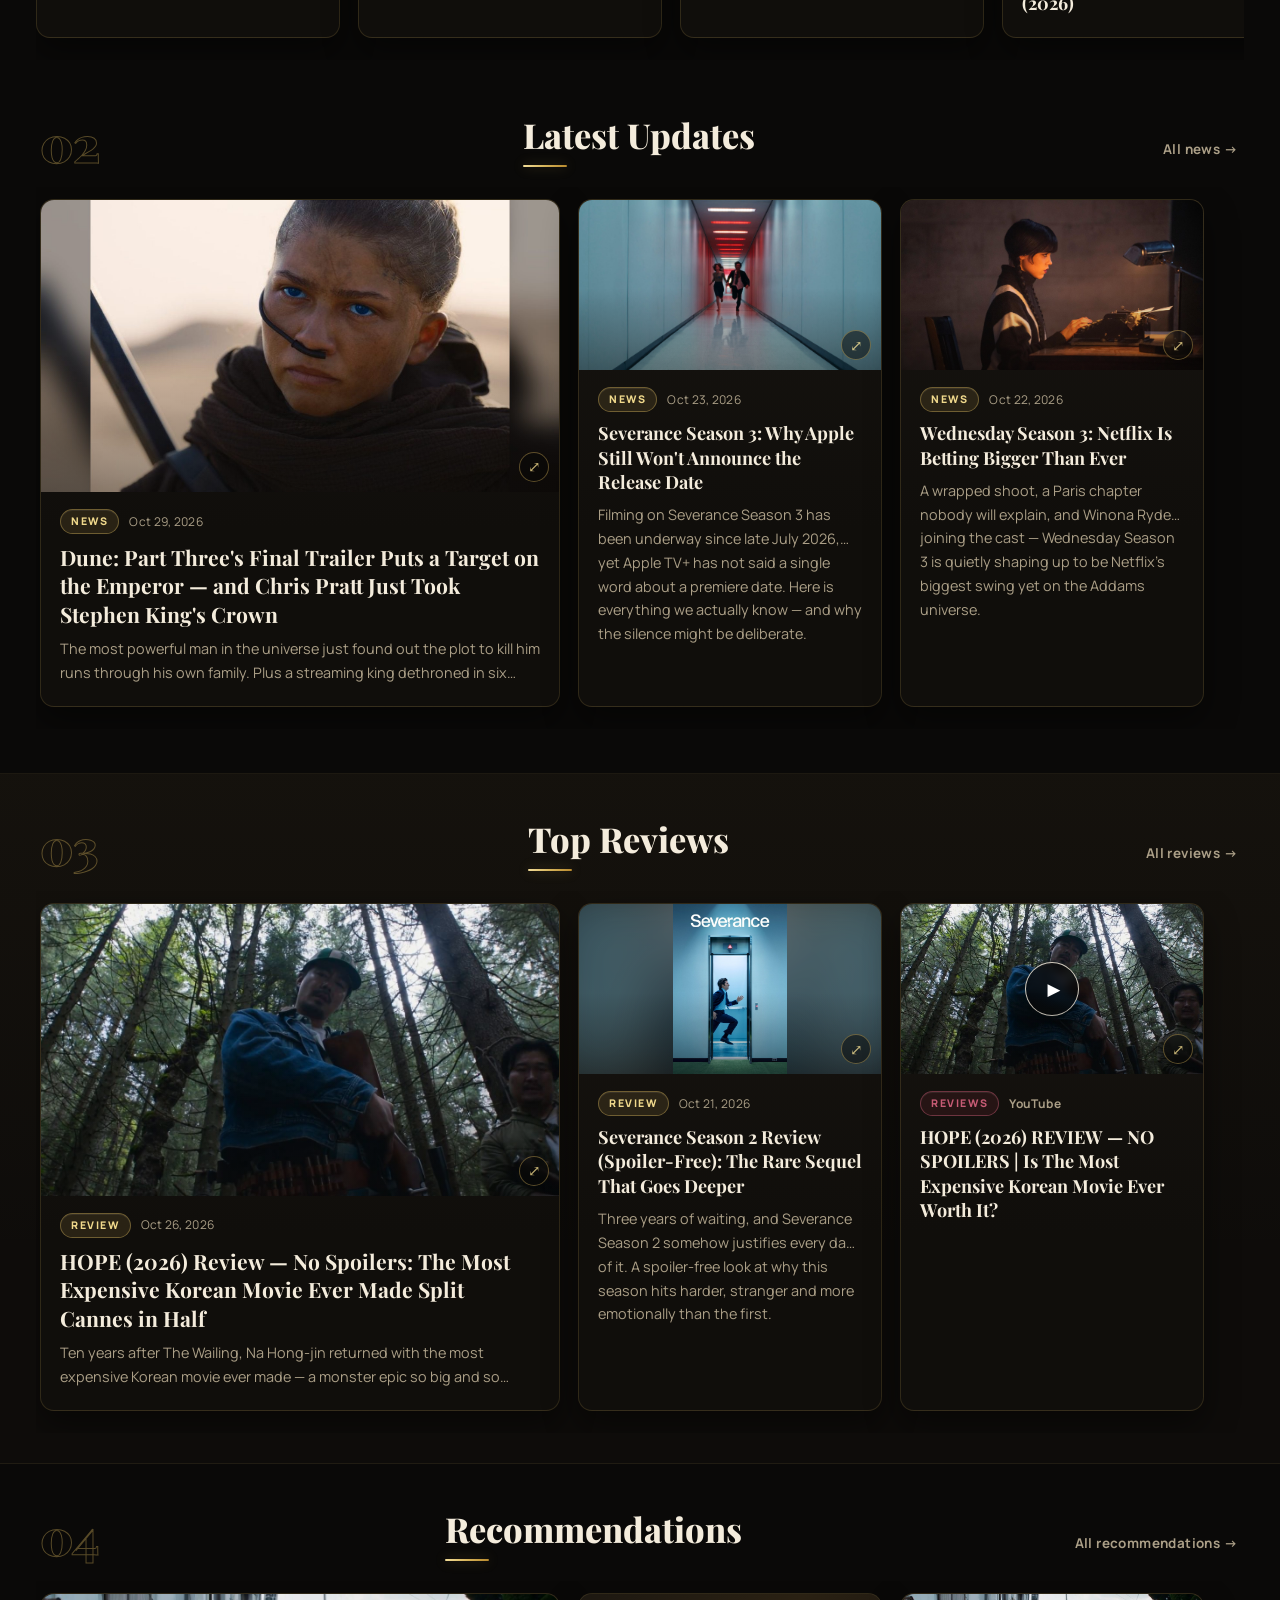
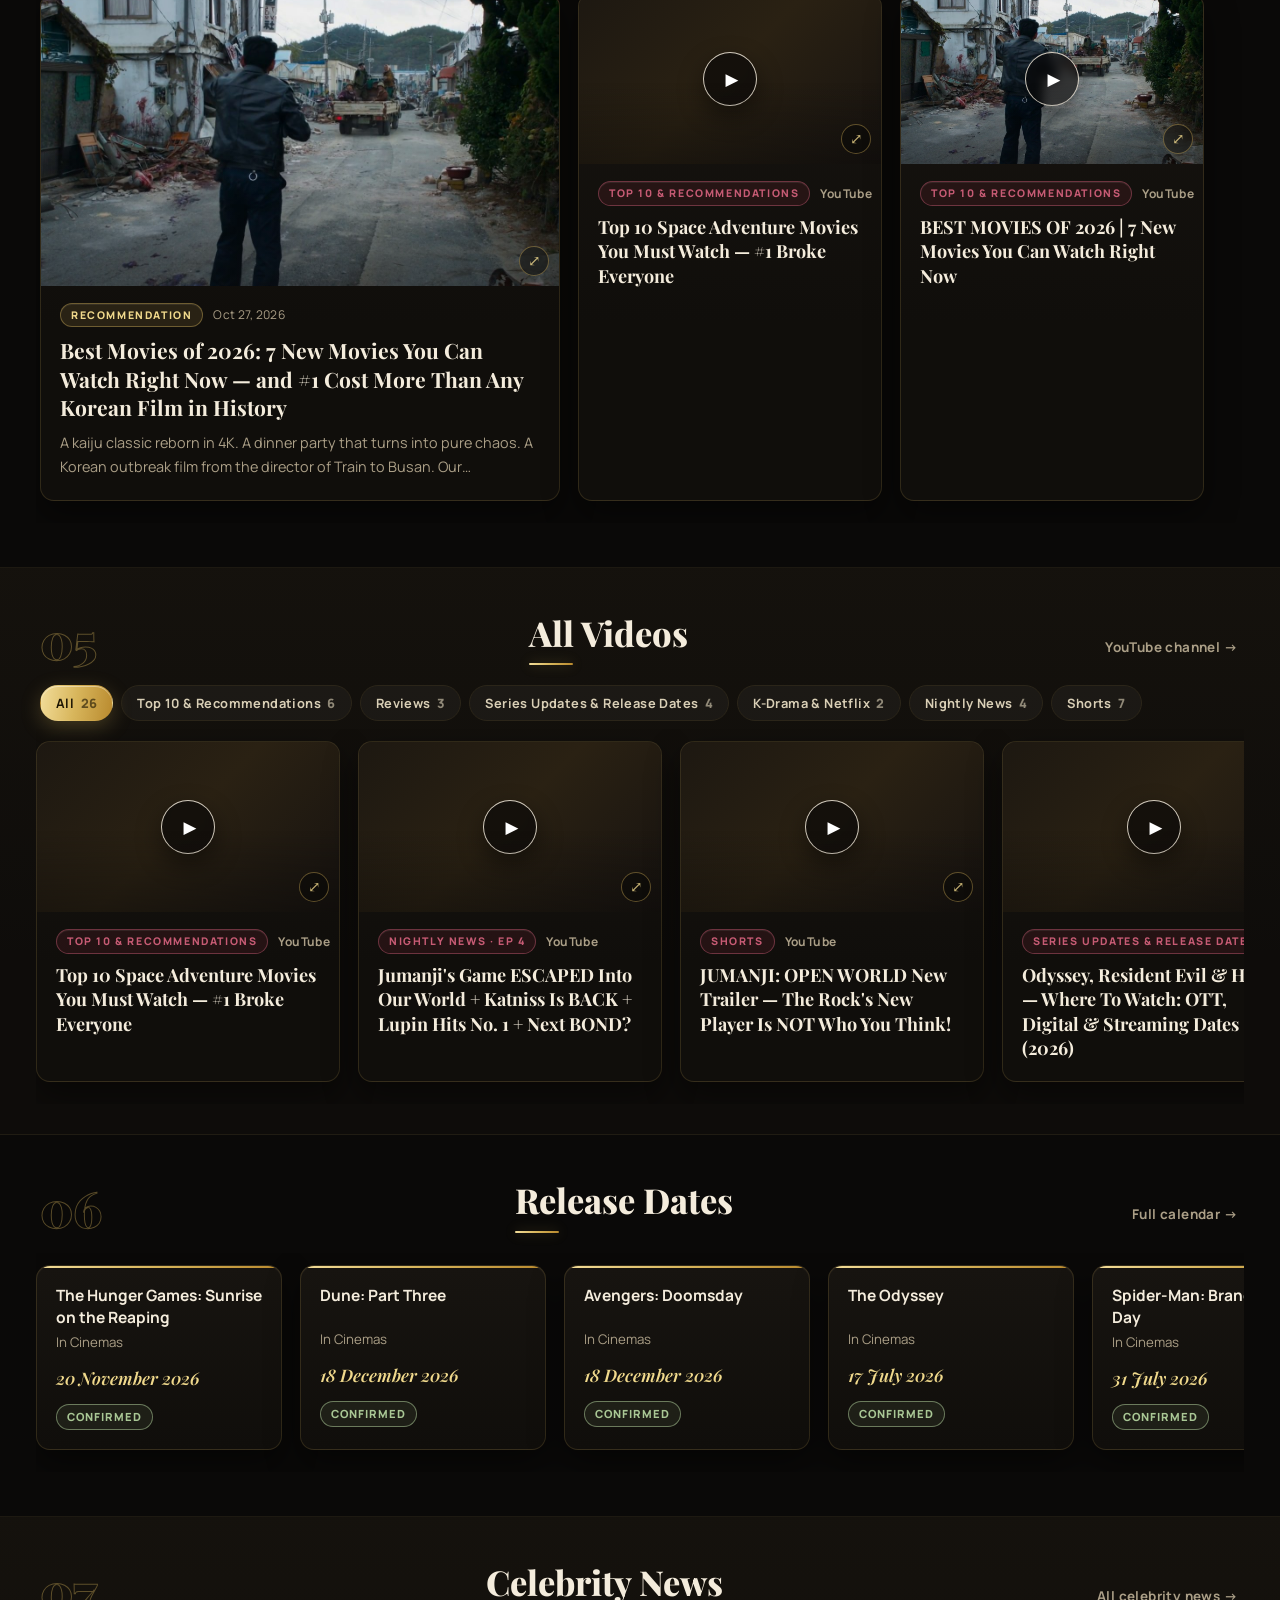
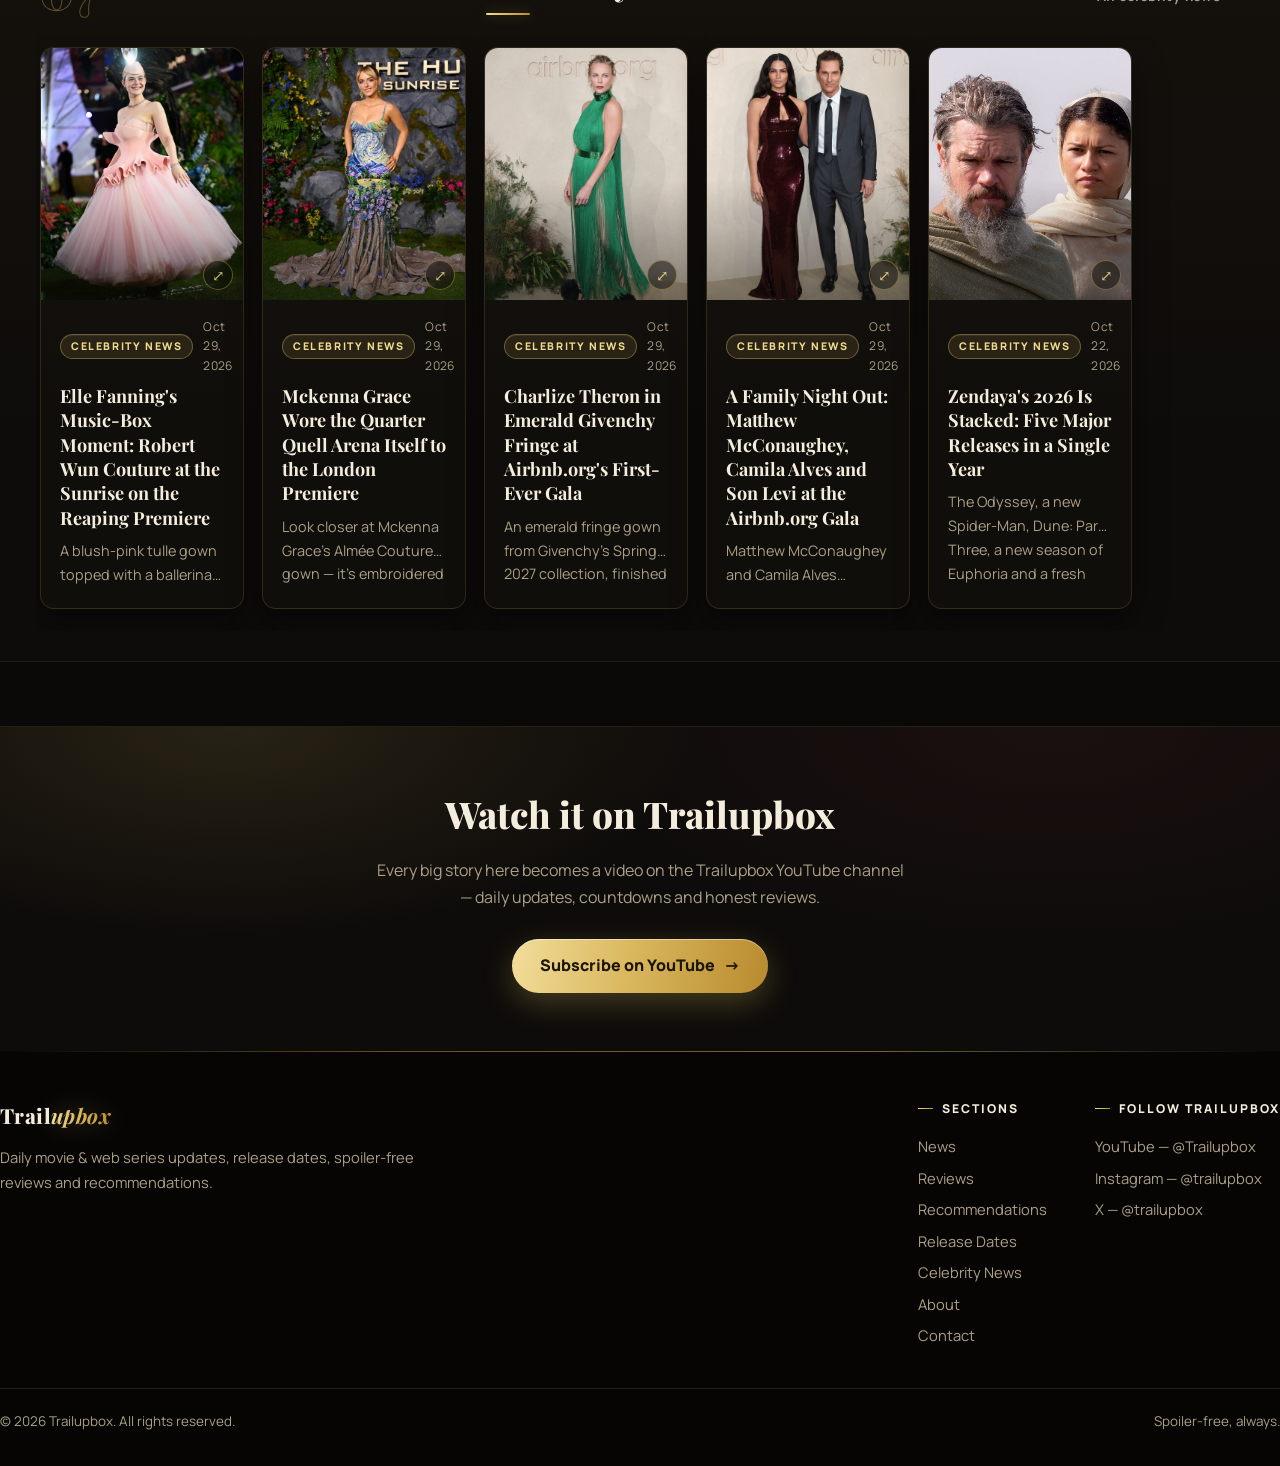
==== commit b1354b0d: "GSC verification tag" ====
--- a/index.html
+++ b/index.html
@@ -3,7 +3,7 @@
 <head>
 <meta charset="UTF-8">
 <meta name="viewport" content="width=device-width, initial-scale=1.0">
-<!-- GSC-VERIFY -->
+<meta name="google-site-verification" content="AECJ6CqNWrnob_BkjIzipQ6ccGZNplyeWMBLR2A8hS0" />
 <title>Trailupbox — Movie &amp; Web Series News, Release Dates, Reviews</title>
 <meta name="description" content="Trailupbox is your daily briefing on movies and web series — confirmed release dates, spoiler-free reviews, watch-next recommendations and celebrity news, with a video for every big story on the Trailupbox YouTube channel.">
 <link rel="canonical" href="https://trailupbox.pages.dev/">
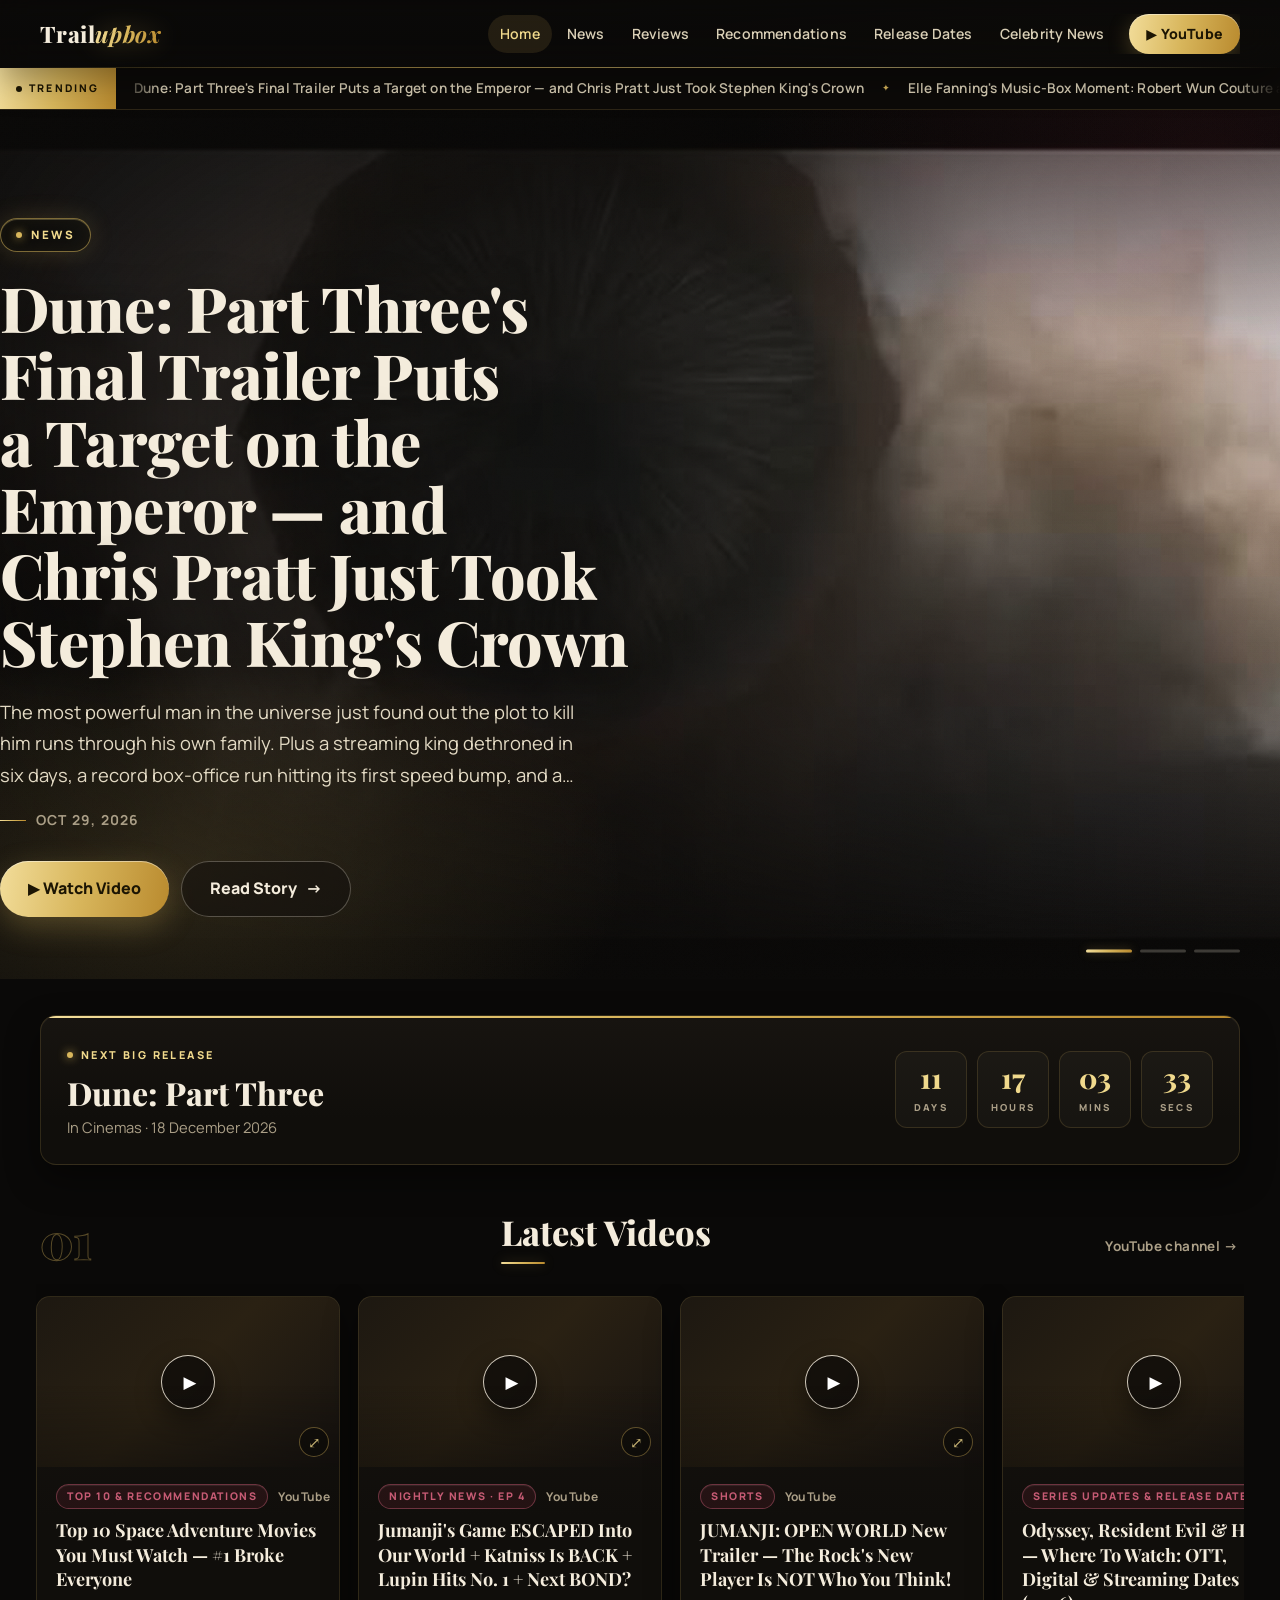
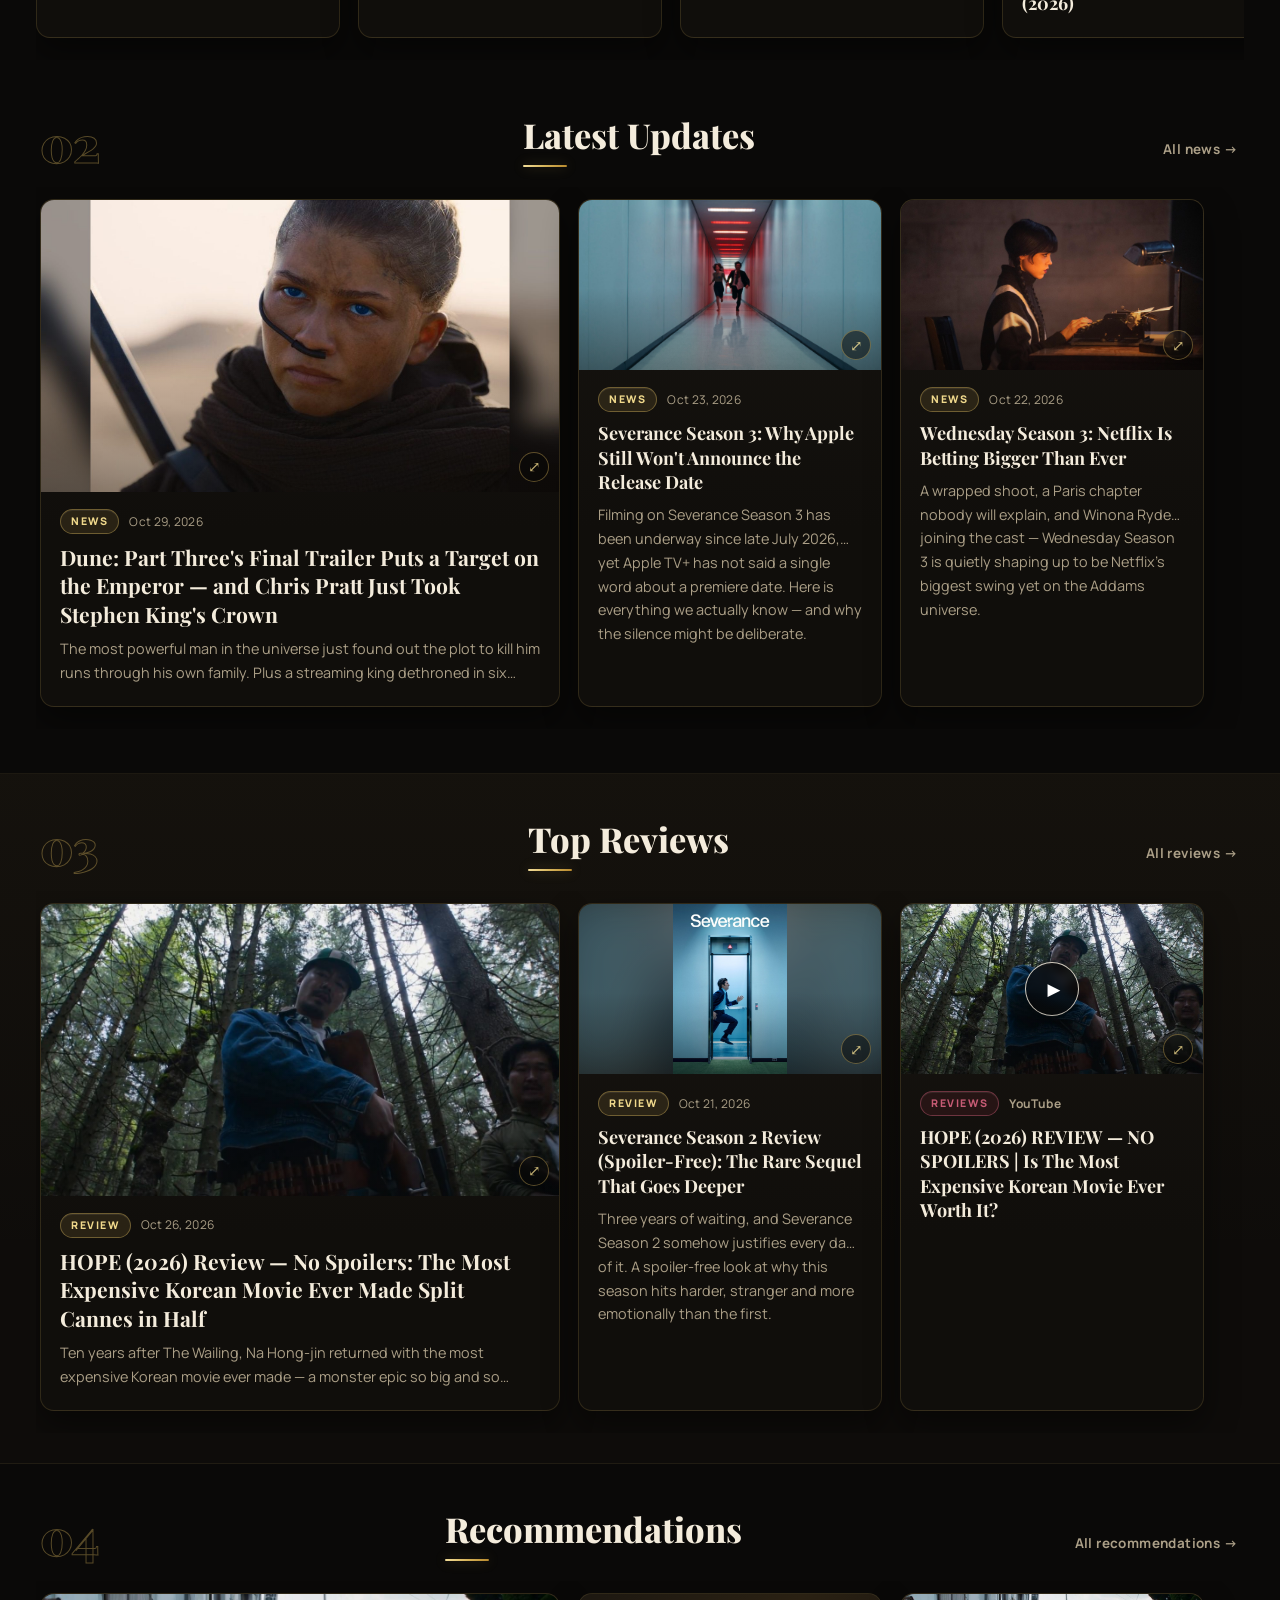
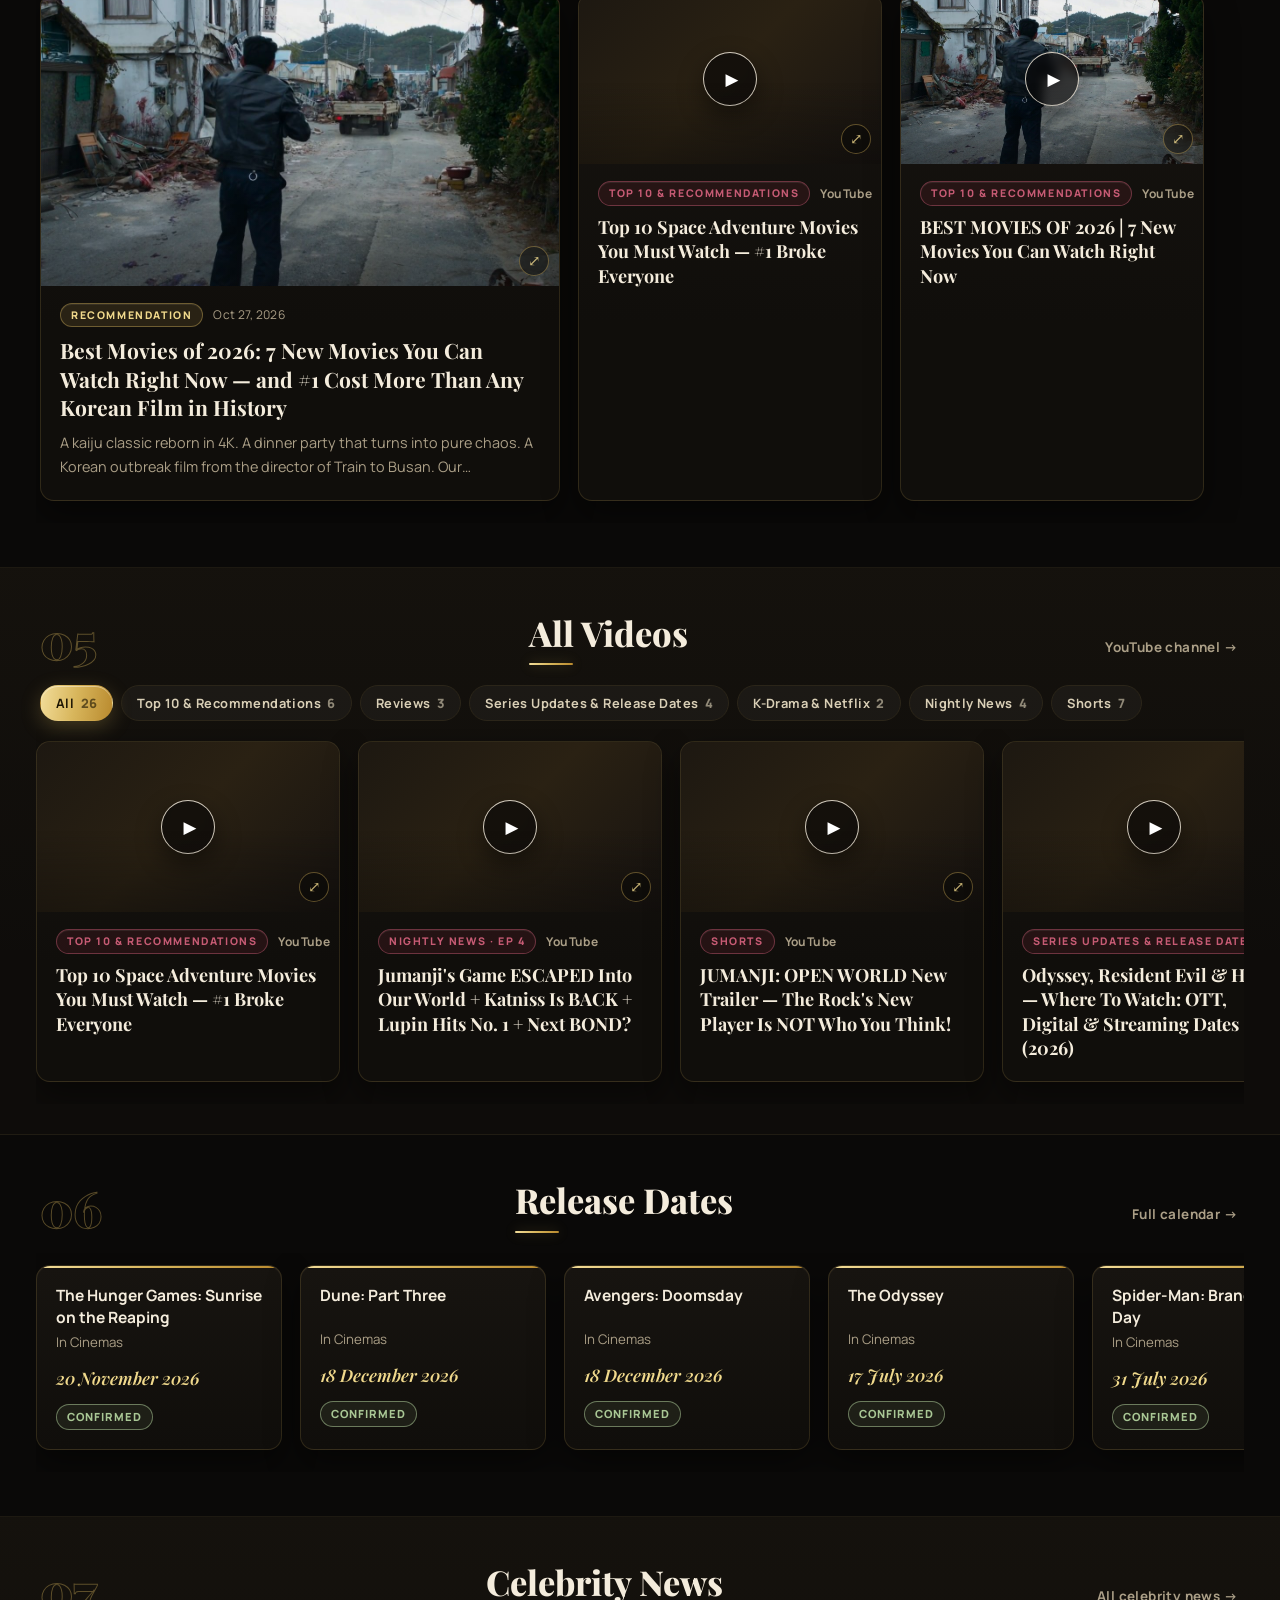
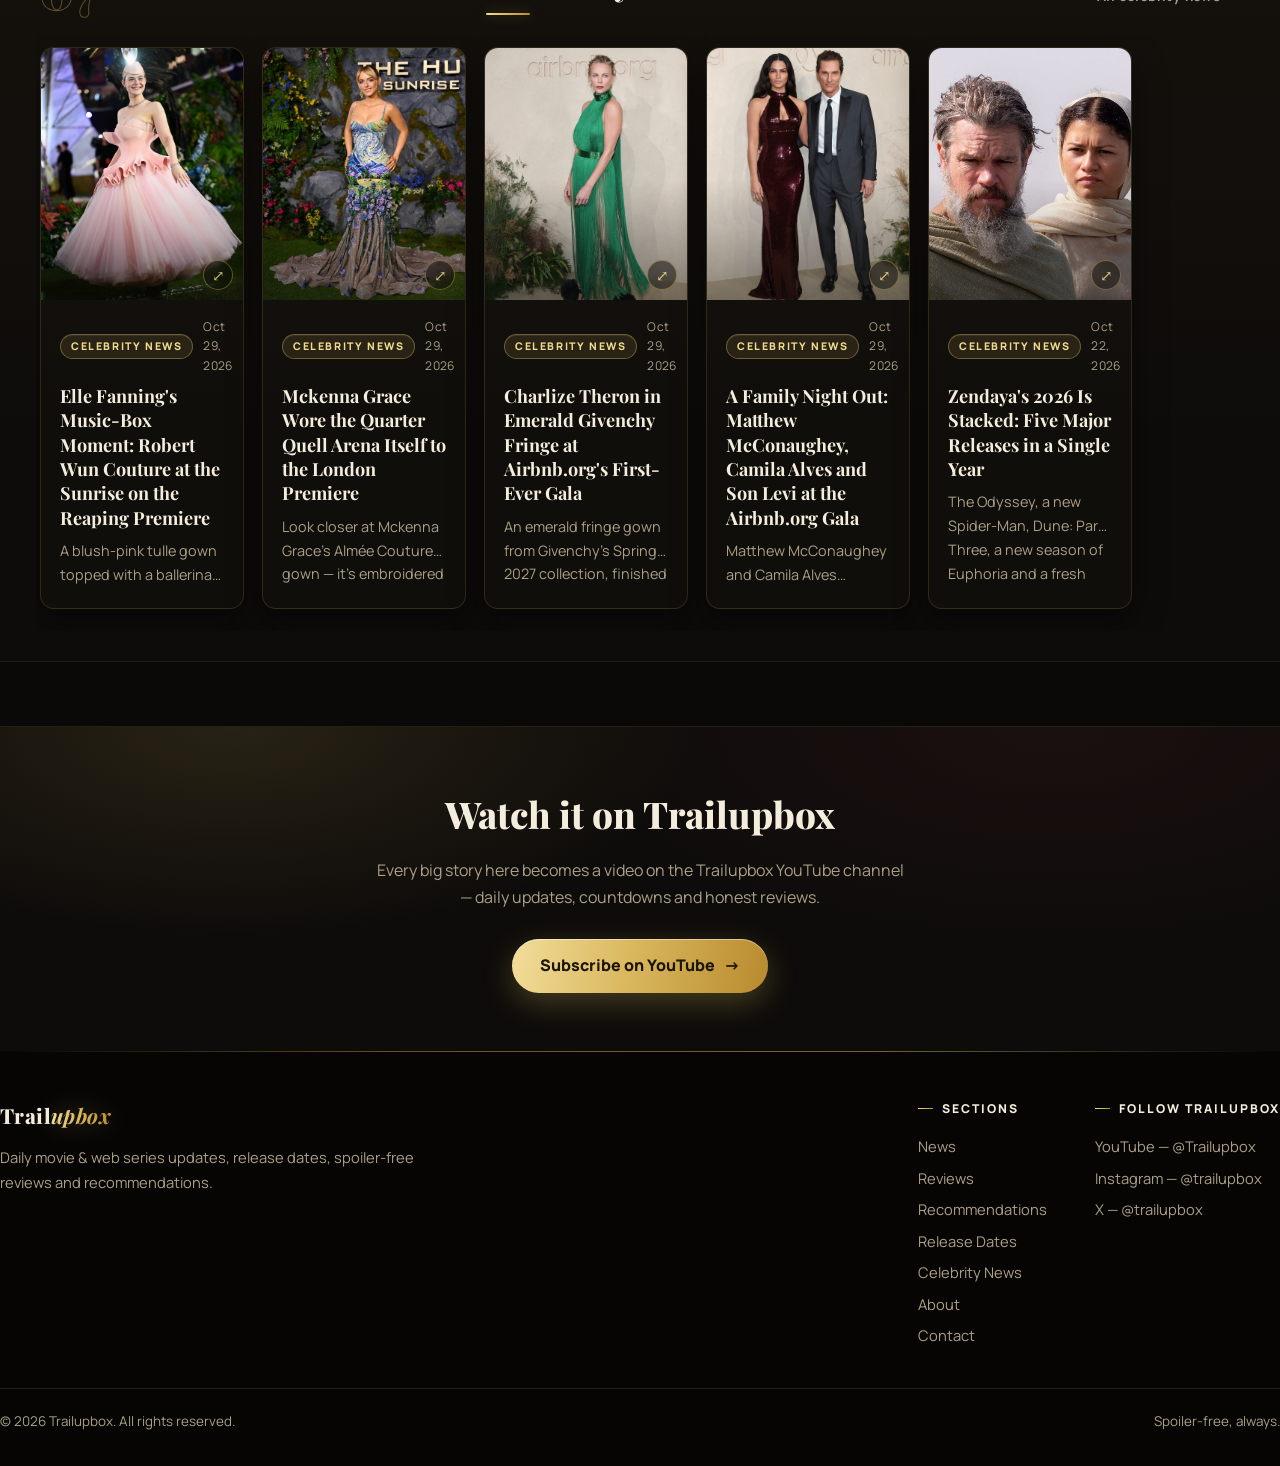
==== commit 29509793: "Add backup-site verification tag" ====
--- a/index.html
+++ b/index.html
@@ -4,6 +4,7 @@
 <meta charset="UTF-8">
 <meta name="viewport" content="width=device-width, initial-scale=1.0">
 <meta name="google-site-verification" content="AECJ6CqNWrnob_BkjIzipQ6ccGZNplyeWMBLR2A8hS0" />
+    <meta name="google-site-verification" content="s661JnCrfnw_cntK5rFMoHAyR088qW8YQG4fS0SGs4k" />
 <title>Trailupbox — Movie &amp; Web Series News, Release Dates, Reviews</title>
 <meta name="description" content="Trailupbox is your daily briefing on movies and web series — confirmed release dates, spoiler-free reviews, watch-next recommendations and celebrity news, with a video for every big story on the Trailupbox YouTube channel.">
 <link rel="canonical" href="https://trailupbox.pages.dev/">
